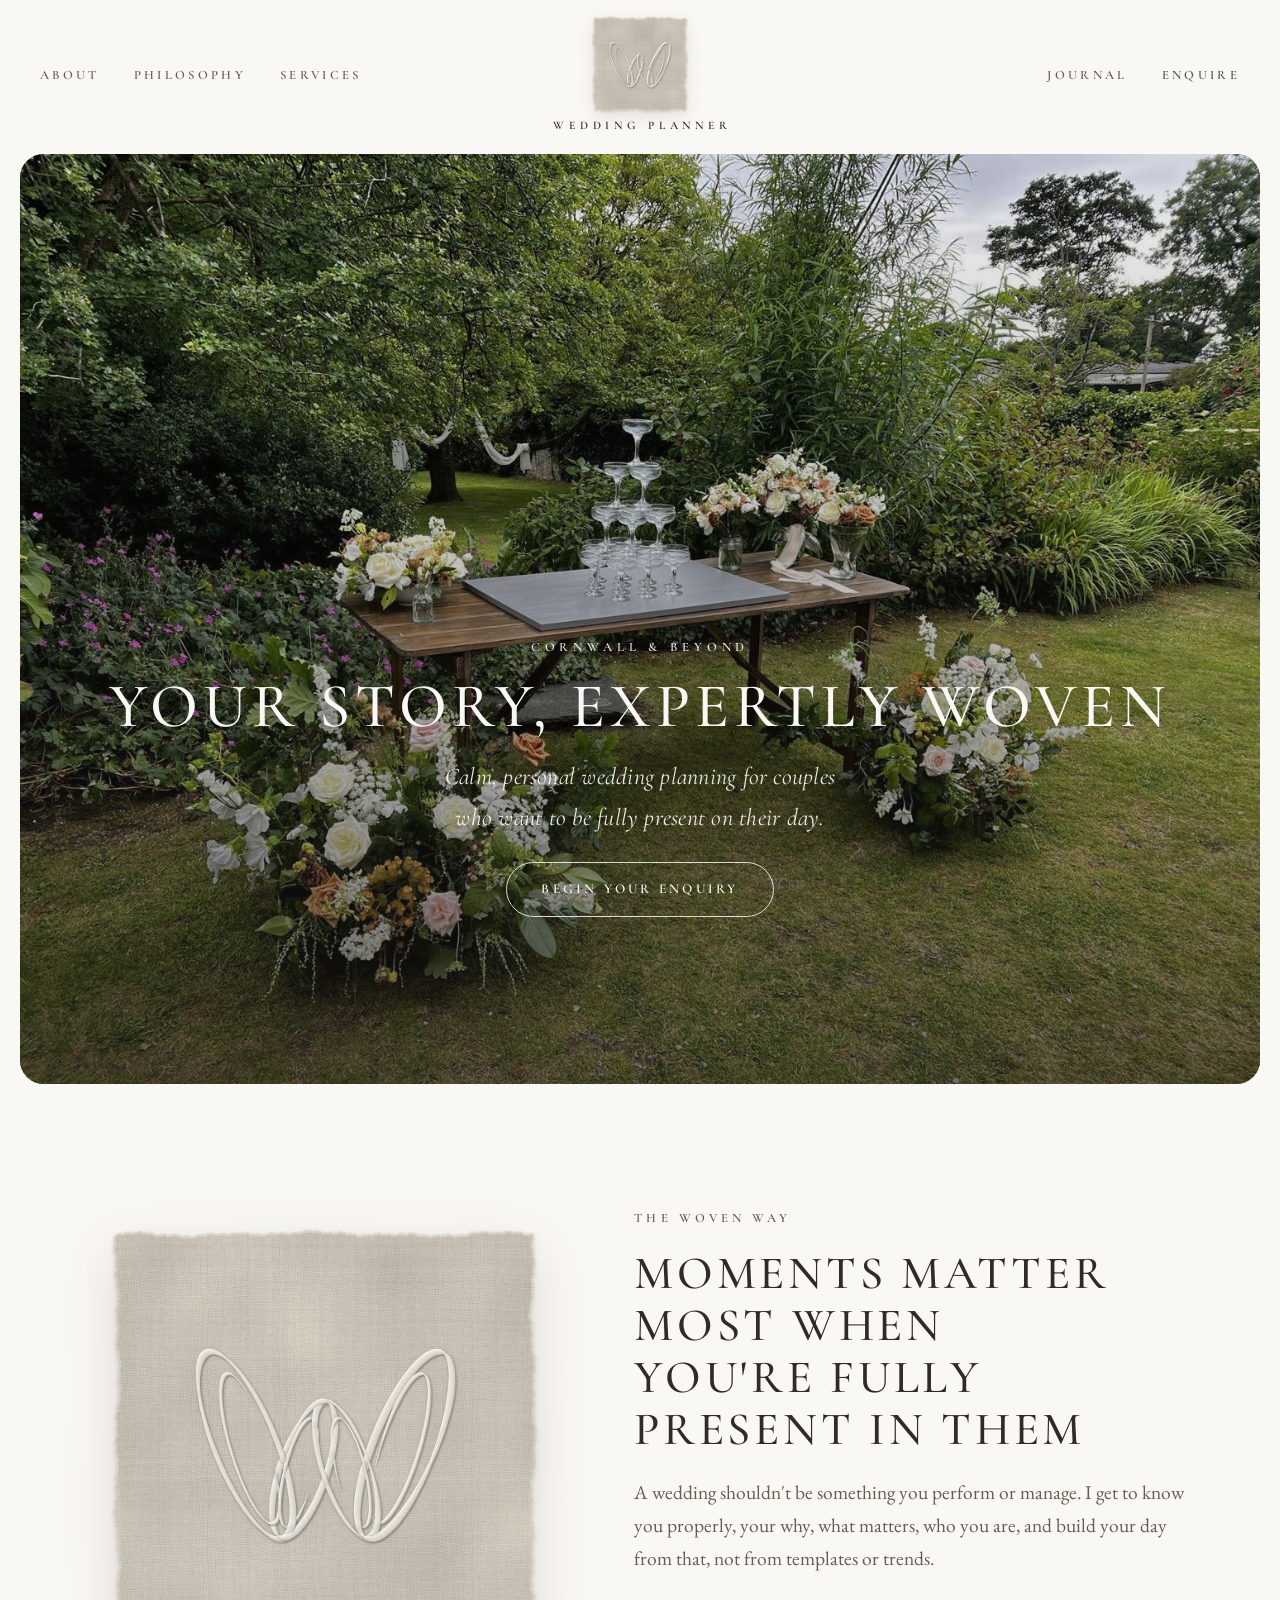
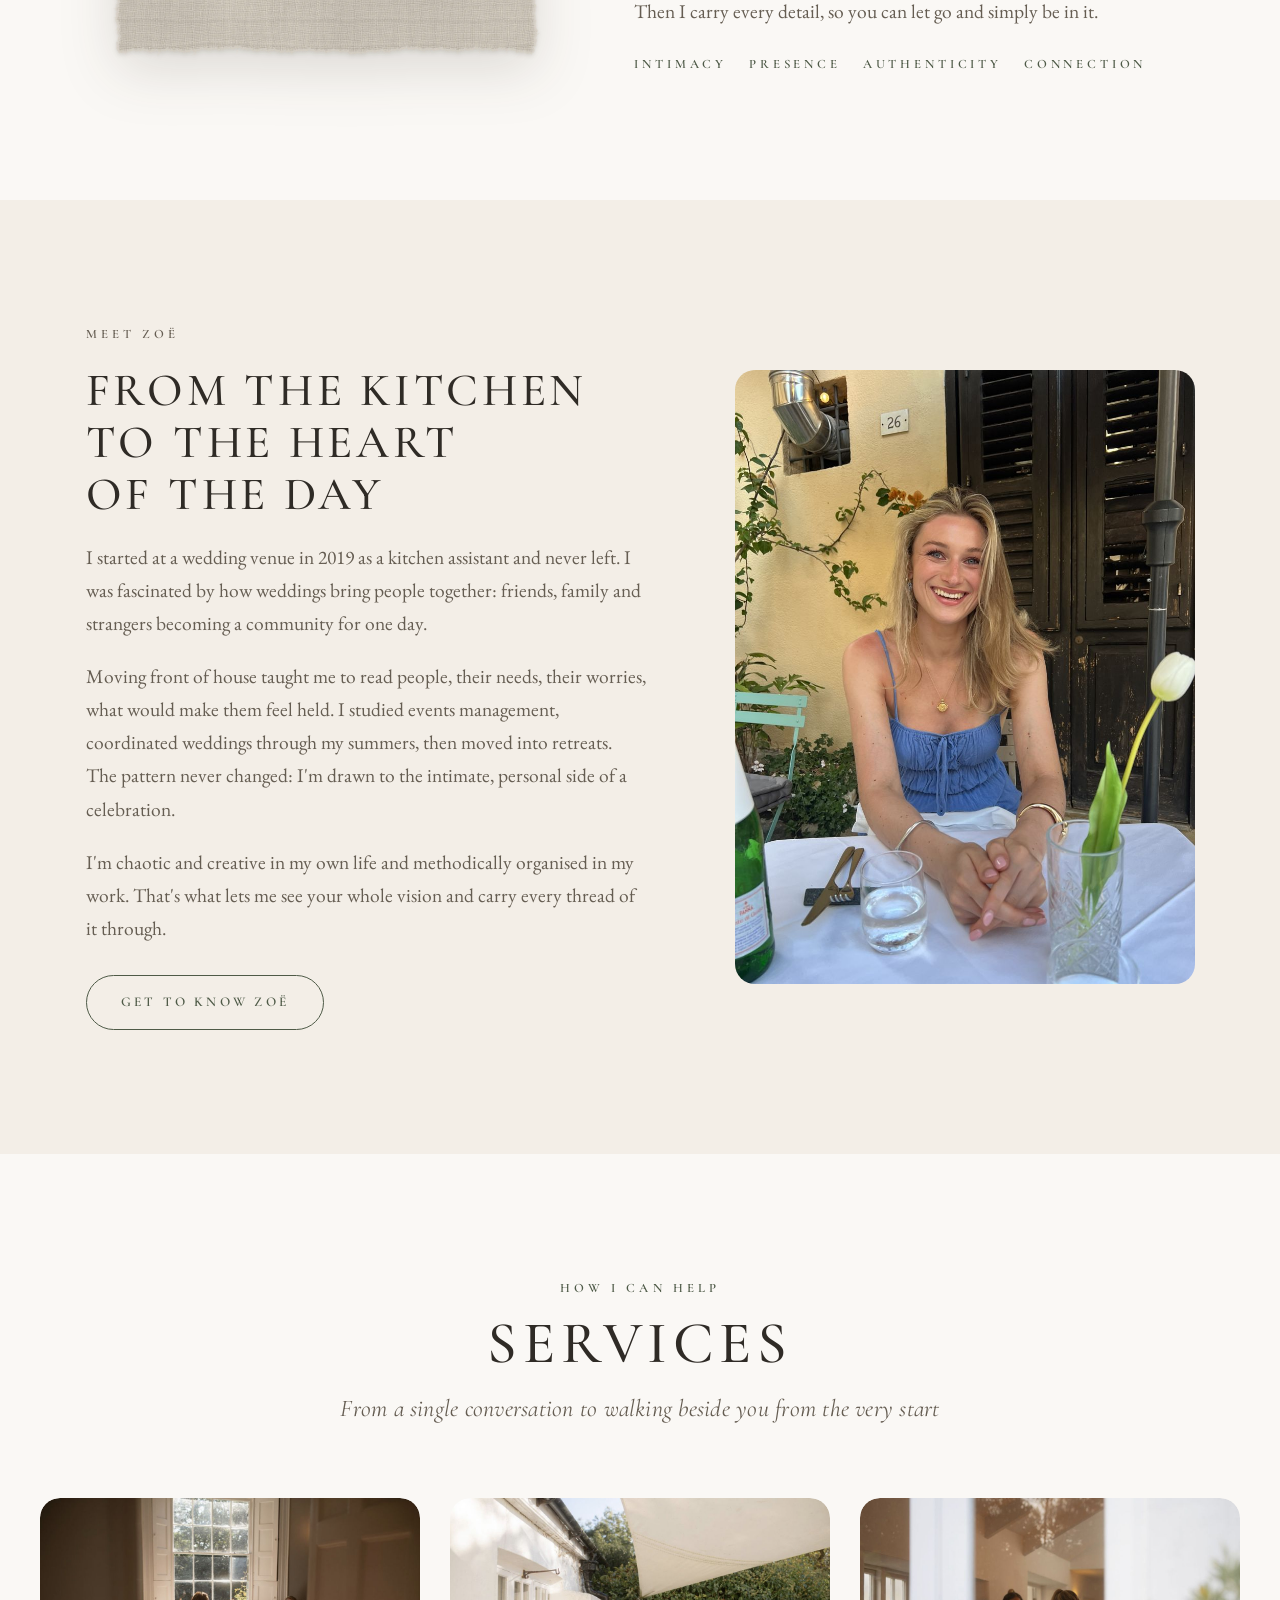
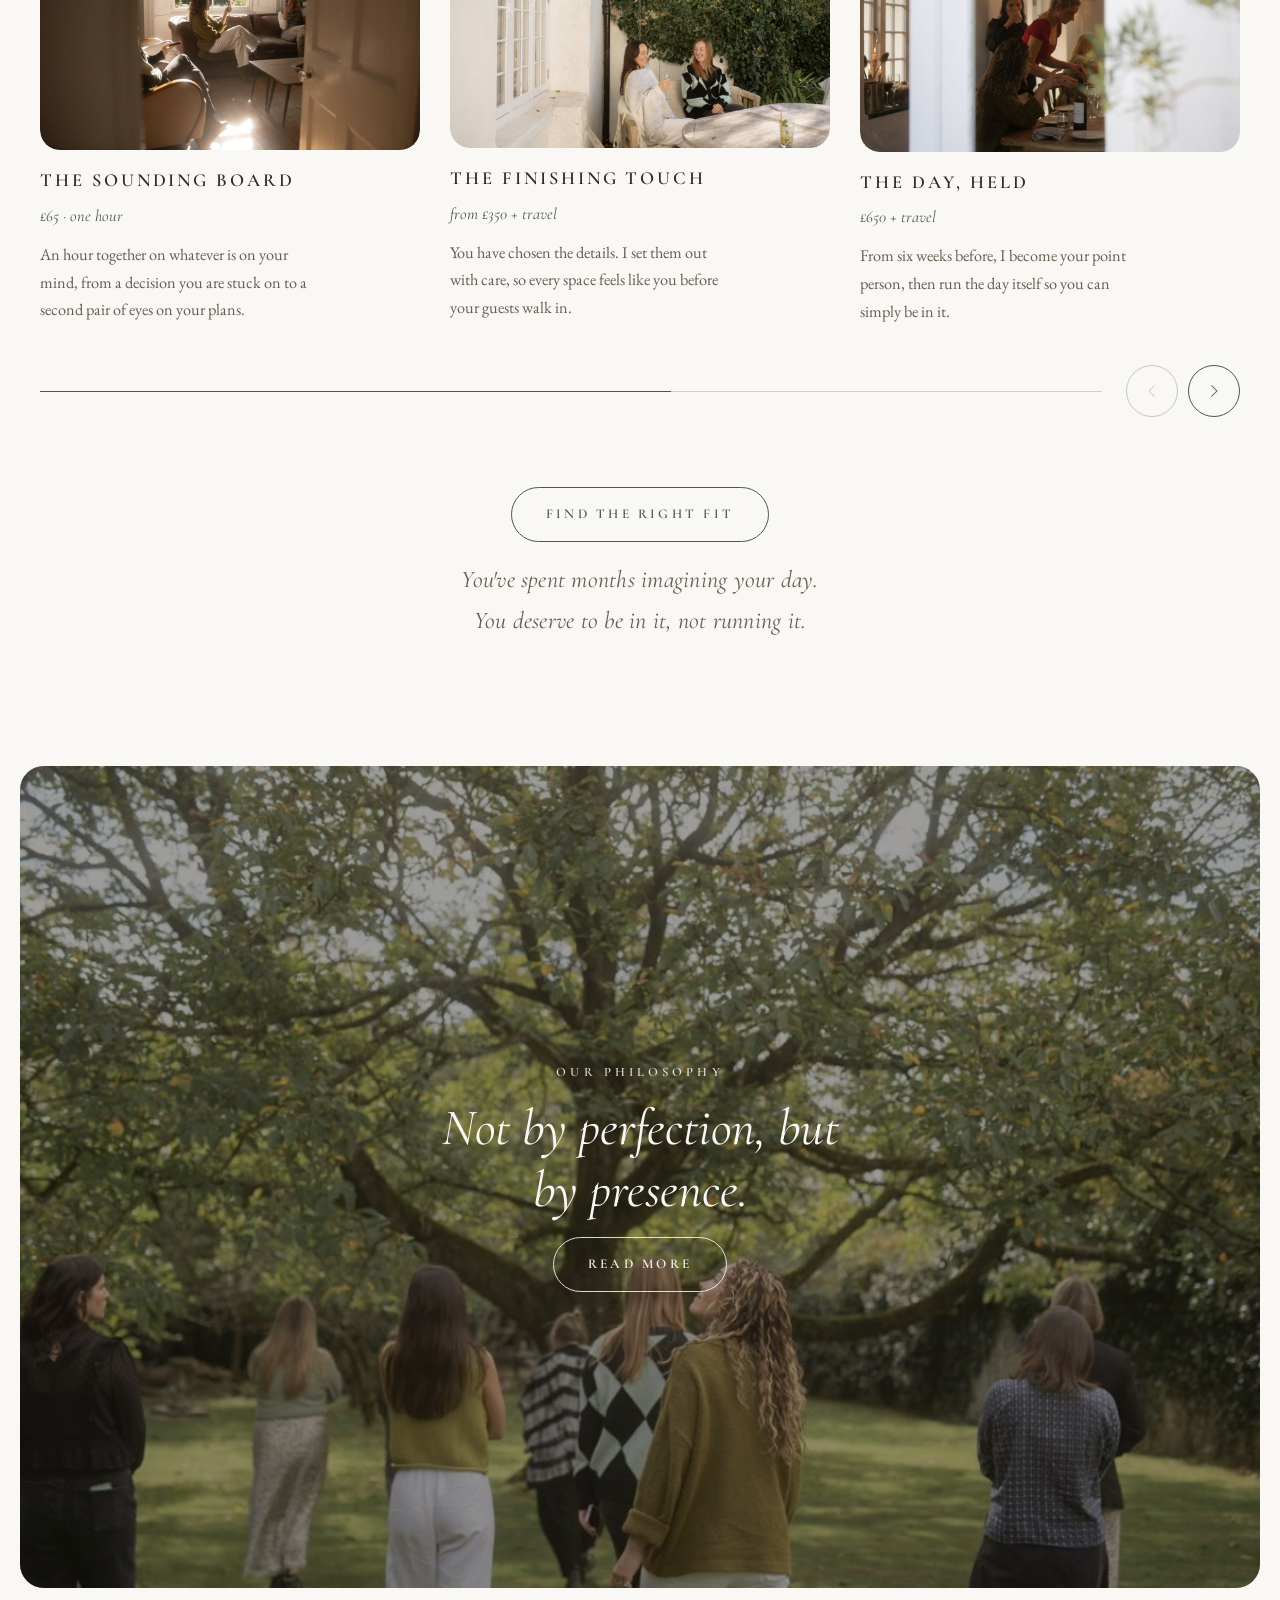
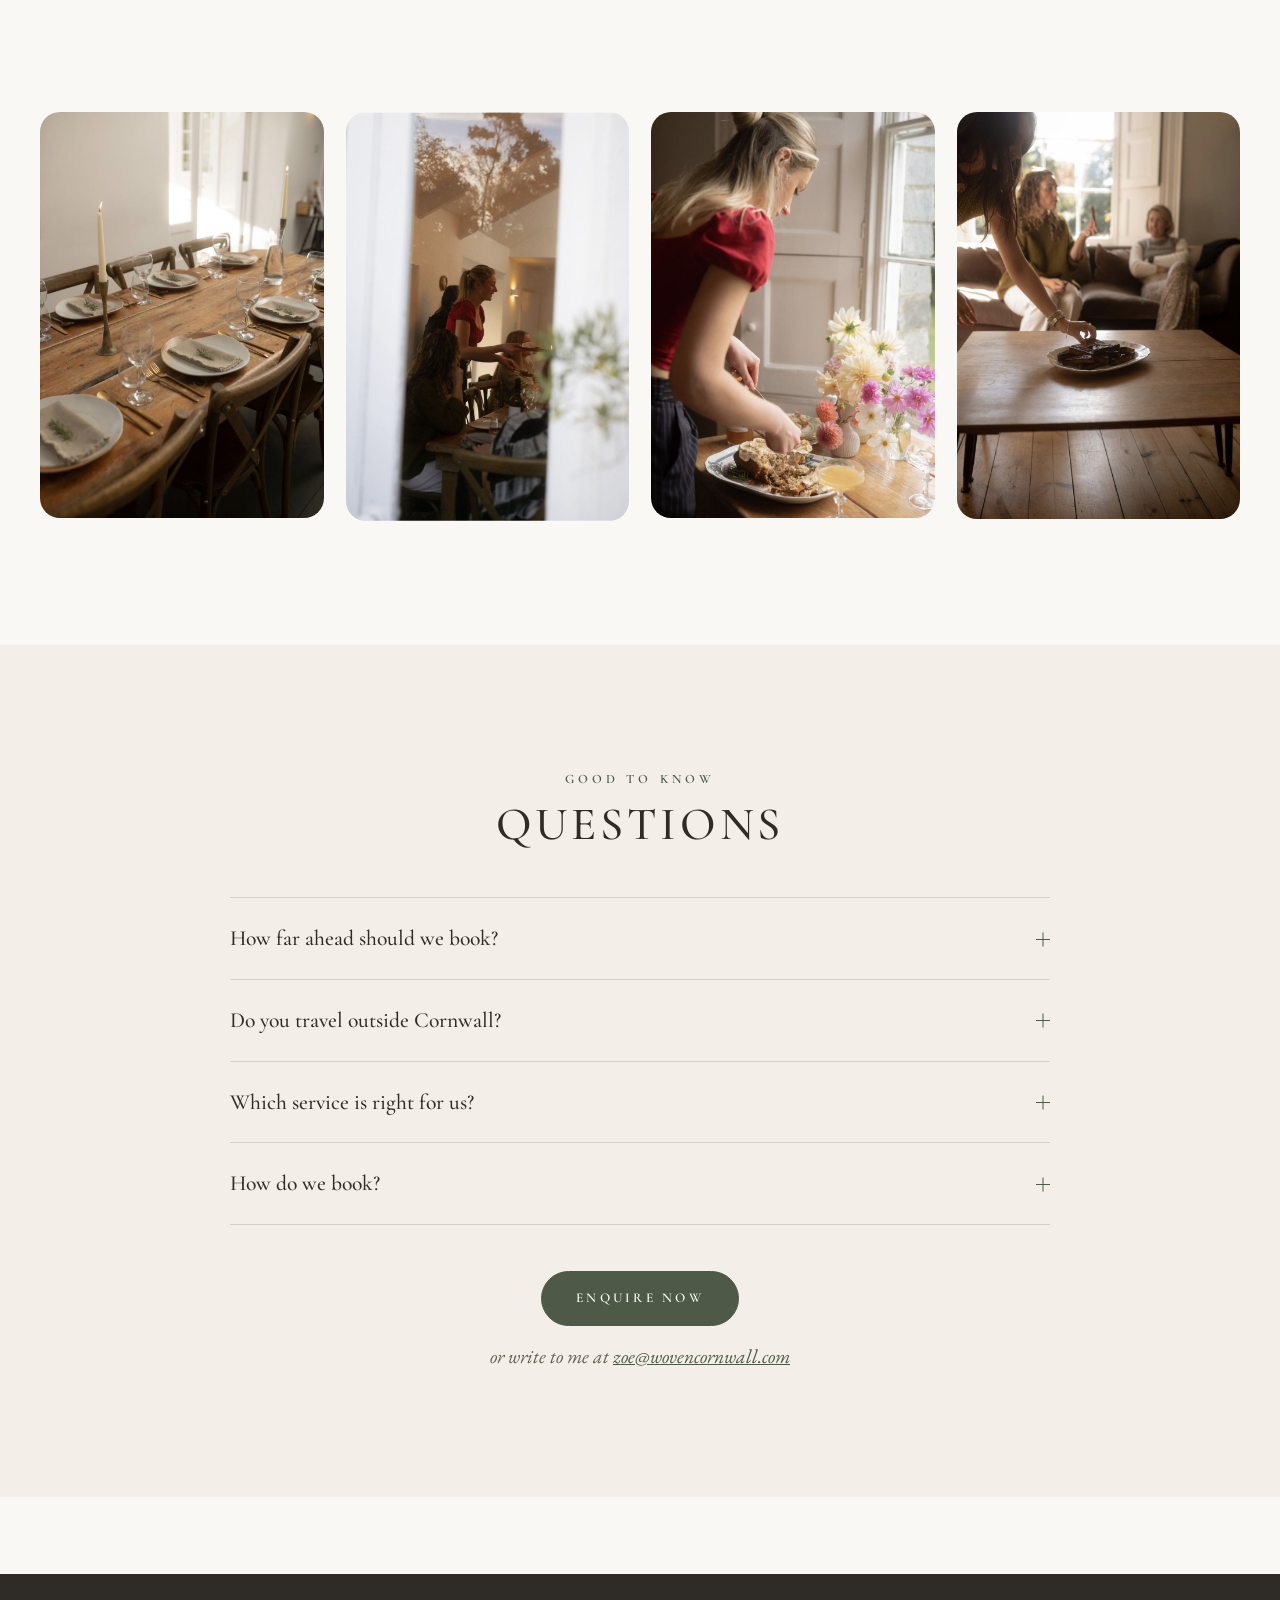
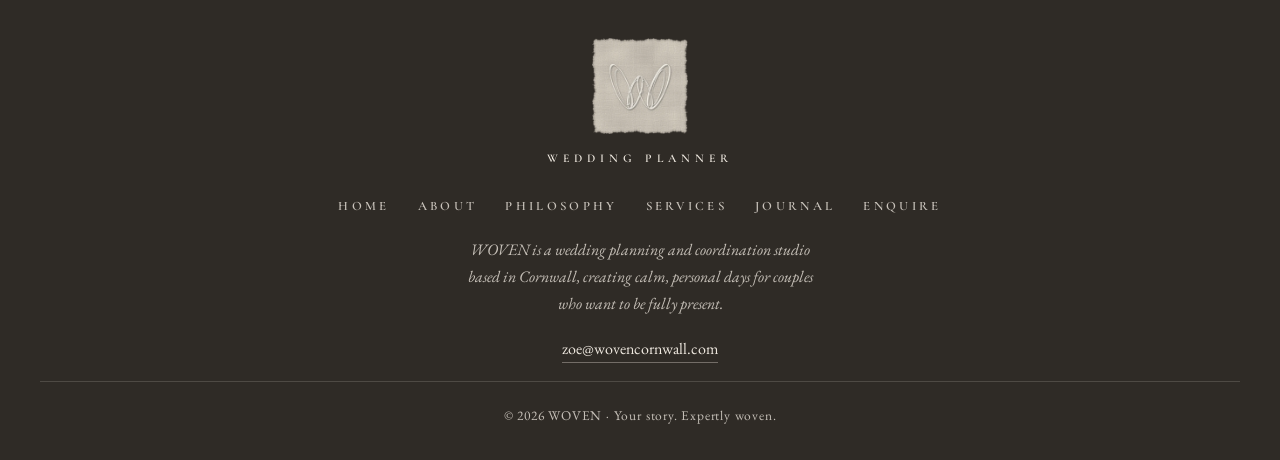
==== index.html @ cc1000e7 "Satin-stitch W logo, scroll fade-ins, services carousel Co-Authored-By: Claude Opus 5.5 <noreply@ant" ====
<!doctype html>
<html lang="en-GB">
<head>
<meta charset="utf-8">
<meta name="viewport" content="width=device-width, initial-scale=1, viewport-fit=cover">
<title>WOVEN · Wedding planner in Cornwall</title>
<meta name="description" content="Calm, personal wedding planning and coordination in Cornwall and beyond. Your story. Expertly woven.">
<link rel="canonical" href="https://wovencornwall.com/">
<meta name="theme-color" content="#FAF8F5">
<link rel="icon" type="image/png" href="favicon.png">
<link rel="apple-touch-icon" href="apple-touch-icon.png">
<meta property="og:type" content="website">
<meta property="og:site_name" content="WOVEN">
<meta property="og:title" content="WOVEN · Wedding planner in Cornwall">
<meta property="og:description" content="Calm, personal wedding planning and coordination in Cornwall and beyond. Your story. Expertly woven.">
<meta property="og:url" content="https://wovencornwall.com/">
<meta property="og:image" content="https://wovencornwall.com/img/garden-table.jpg">
<meta property="og:locale" content="en_GB">
<meta name="twitter:card" content="summary_large_image">
<link rel="preconnect" href="https://fonts.googleapis.com">
<link rel="preconnect" href="https://fonts.gstatic.com" crossorigin>
<link rel="stylesheet" href="https://fonts.googleapis.com/css2?family=Cormorant+Garamond:ital,wght@0,400;0,500;0,600;1,400;1,500&family=EB+Garamond:ital,wght@0,400;0,500;1,400&display=swap">
<link rel="stylesheet" href="styles.css">
</head>
<body>
<div class="wrap">
  <header>
    <nav class="nav-left" aria-label="Main"><a href="about.html">About</a><a href="philosophy.html">Philosophy</a><a href="services.html">Services</a></nav>
    <a class="brand" href="index.html" aria-label="WOVEN wedding planner, home"><img src="tex/patch-w-small.webp" alt="" width="400" height="400"><span>Wedding Planner</span></a>
    <nav class="nav-right" aria-label="More"><a href="journal.html">Journal</a><a href="contact.html" class="cta">Enquire</a></nav>
  </header>
</div>

<main>
<section class="hero">
  <div class="hero-frame">
    <img src="img/garden-table.jpg" alt="A champagne tower on a garden table, framed by loose roses and wildflowers" width="1500" height="1125" fetchpriority="high">
    <div class="hero-words">
      <p class="eyebrow">Cornwall &amp; beyond</p>
      <h1>Your story, expertly woven</h1>
      <p class="sub">Calm, personal wedding planning for couples who want to be fully present on their day.</p>
      <a class="btn light" href="contact.html">Begin your enquiry</a>
    </div>
  </div>
</section>

<section>
  <div class="wrap intro">
    <img class="patch" src="tex/patch-w.webp" alt="The WOVEN W, woven in sage thread onto a linen patch" width="1000" height="1000" loading="lazy">
    <div class="intro-copy">
      <p class="eyebrow">The WOVEN way</p>
      <h2>Moments matter most when you're fully present in them</h2>
      <p>A wedding shouldn't be something you perform or manage. I get to know you properly, your why, what matters, who you are, and build your day from that, not from templates or trends.</p>
      <p>Then I carry every detail, so you can let go and simply be in it.</p>
      <div class="values-line"><span>Intimacy</span><span>Presence</span><span>Authenticity</span><span>Connection</span></div>
    </div>
  </div>
</section>

<section class="band">
  <div class="wrap founder">
    <figure class="print"><img src="img/zoe.jpg" alt="Zoë smiling at a table outside a sunlit café" loading="lazy" width="900" height="1200"></figure>
    <div class="founder-copy">
      <p class="eyebrow">Meet Zoë</p>
      <h2>From the kitchen to the heart of the day</h2>
      <p>I started at a wedding venue in 2019 as a kitchen assistant and never left. I was fascinated by how weddings bring people together: friends, family and strangers becoming a community for one day.</p>
      <p>Moving front of house taught me to read people, their needs, their worries, what would make them feel held. I studied events management, coordinated weddings through my summers, then moved into retreats. The pattern never changed: I'm drawn to the intimate, personal side of a celebration.</p>
      <p>I'm chaotic and creative in my own life and methodically organised in my work. That's what lets me see your whole vision and carry every thread of it through.</p>
      <a class="btn" href="about.html">Get to know Zoë</a>
    </div>
  </div>
</section>

<section>
  <div class="wrap">
    <div class="services-head">
      <p class="eyebrow">How I can help</p>
      <h2>Services</h2>
      <p class="sub">From a single conversation to walking beside you from the very start</p>
    </div>
    <div class="carousel" data-carousel>
      <div class="carousel-track" tabindex="0" role="region" aria-label="Services, scroll sideways for more">
        <a class="slide" href="services.html">
          <figure class="print"><img src="img/sunlit-room.jpg" alt="Sunlight pouring through a sash window onto guests in a quiet sitting room" loading="lazy" width="1170" height="779"></figure>
          <h3>The Sounding Board</h3>
          <p class="price">£65 · one hour</p>
          <p>An hour together on whatever is on your mind, from a decision you are stuck on to a second pair of eyes on your plans.</p>
        </a>
        <a class="slide" href="services.html">
          <figure class="print"><img src="img/terrace.jpg" alt="Two guests laughing on a sunny terrace" loading="lazy" width="1170" height="772"></figure>
          <h3>The Finishing Touch</h3>
          <p class="price">from £350 + travel</p>
          <p>You have chosen the details. I set them out with care, so every space feels like you before your guests walk in.</p>
        </a>
        <a class="slide" href="services.html">
          <figure class="print"><img src="img/dinner-window.jpg" alt="Guests gathered around a candlelit dinner table" loading="lazy" width="1170" height="783"></figure>
          <h3>The Day, Held</h3>
          <p class="price">£650 + travel</p>
          <p>From six weeks before, I become your point person, then run the day itself so you can simply be in it.</p>
        </a>
        <a class="slide" href="services.html">
          <figure class="print"><img src="img/drinks-doorway.jpg" alt="Guests chatting with drinks in a light-filled room" loading="lazy" width="1170" height="782"></figure>
          <h3>The Full Day, Held</h3>
          <p class="price">£950 + travel</p>
          <p>The final twelve weeks taken care of, a venue walk-round together, and the whole day from set-up to pack-down.</p>
        </a>
        <a class="slide" href="services.html">
          <figure class="print"><img src="img/sharing-plates.jpg" alt="Friends sharing small plates at a gathering" loading="lazy" width="1170" height="772"></figure>
          <h3>Woven Together</h3>
          <p class="price">from £1,500 + travel</p>
          <p>Someone in your corner from the moment you book: planning, suppliers, budget and design, then the day itself.</p>
        </a>
      </div>
      <div class="carousel-nav">
        <div class="carousel-progress" aria-hidden="true"><span></span></div>
        <div class="carousel-buttons">
          <button type="button" data-prev aria-label="Previous service"><svg viewBox="0 0 24 24" fill="none" stroke="currentColor" stroke-width="1.4" stroke-linecap="round" stroke-linejoin="round" aria-hidden="true"><path d="M15 5l-7 7 7 7"/></svg></button>
          <button type="button" data-next aria-label="Next service"><svg viewBox="0 0 24 24" fill="none" stroke="currentColor" stroke-width="1.4" stroke-linecap="round" stroke-linejoin="round" aria-hidden="true"><path d="M9 5l7 7-7 7"/></svg></button>
        </div>
      </div>
    </div>
    <div class="services-foot">
      <a class="btn" href="services.html">Find the right fit</a>
      <p class="sub">You've spent months imagining your day. You deserve to be in it, not running it.</p>
    </div>
  </div>
</section>

<section style="padding-top:0">
  <div class="quote-photo">
    <img src="img/garden-tree.jpg" alt="Guests wandering together beneath a great old tree in a Cornish garden" width="1169" height="775" loading="lazy">
    <blockquote>
      <p class="eyebrow">Our philosophy</p>
      <p>Not by perfection, but by presence.</p>
      <a class="btn light" href="philosophy.html">Read more</a>
    </blockquote>
  </div>
</section>

<section style="padding-top:0">
  <div class="wrap strip">
    <figure class="print"><img src="img/table-set.jpg" alt="A long wooden table laid with linen napkins, rosemary and candles" loading="lazy" width="977" height="1400"></figure>
    <figure class="print"><img src="img/serving-window.jpg" alt="Serving guests at a candlelit dinner, seen through a window" loading="lazy" width="970" height="1400"></figure>
    <figure class="print"><img src="img/cake-flowers.jpg" alt="Slicing a homemade cake beside jugs of dahlias and cosmos" loading="lazy" width="977" height="1400"></figure>
    <figure class="print"><img src="img/coffee-table.jpg" alt="Guests relaxing on a sofa in afternoon light" loading="lazy" width="974" height="1400"></figure>
  </div>
</section>

<section class="band">
  <div class="wrap faq-block">
    <div class="center">
      <p class="eyebrow">Good to know</p>
      <h2>Questions</h2>
    </div>
    <div class="faq">
      <details><summary>How far ahead should we book?<span class="plus" aria-hidden="true"></span></summary><p>As soon as you have a date and venue. I take on a small number of couples each season so everyone gets my full attention, and popular summer dates go first. For The Day, Held, I join you six weeks before; for Woven Together, the earlier the better.</p></details>
      <details><summary>Do you travel outside Cornwall?<span class="plus" aria-hidden="true"></span></summary><p>Yes. I'm based in Cornwall and happy to travel. Travel is added to your quote depending on where your celebration is.</p></details>
      <details><summary>Which service is right for us?<span class="plus" aria-hidden="true"></span></summary><p>If you've planned everything and want to hand it over, The Day, Held or The Full Day, Held are made for you. If you'd like someone alongside you from the start, Woven Together is the one. Not sure? That's exactly what our first call is for.</p></details>
      <details><summary>How do we book?<span class="plus" aria-hidden="true"></span></summary><p>We start with a free 30-minute call to hear your plans. I'll send a tailored proposal and quote within 3–5 days, and a signed agreement with a 50% deposit secures your date. The balance is paid after your event.</p></details>
    </div>
    <div class="faq-foot">
      <a class="btn solid" href="contact.html">Enquire now</a>
      <p class="muted">or write to me at <a href="mailto:zoe@wovencornwall.com">zoe@wovencornwall.com</a></p>
    </div>
  </div>
</section>
</main>

<div class="site-footer">
  <div class="wrap">
    <footer>
      <img class="patch-small" src="tex/patch-w-small.webp" alt="" width="400" height="400" loading="lazy">
      <p class="tag">Wedding Planner</p>
      <nav class="foot-nav" aria-label="Footer"><a href="index.html">Home</a><a href="about.html">About</a><a href="philosophy.html">Philosophy</a><a href="services.html">Services</a><a href="journal.html">Journal</a><a href="contact.html">Enquire</a></nav>
      <p class="about">WOVEN is a wedding planning and coordination studio based in Cornwall, creating calm, personal days for couples who want to be fully present.</p>
      <a href="mailto:zoe@wovencornwall.com">zoe@wovencornwall.com</a>
      <p class="legal">© <span id="yr">2026</span> WOVEN · Your story. Expertly woven.</p>
    </footer>
  </div>
</div>
<script src="site.js"></script>
</body>
</html>
---- styles.css ----
/* WOVEN — wedding planner, Cornwall.
   Layout: a calm, photograph-led boutique site. Each page opens on a photograph; sections alternate
   between warm cream and soft off-white; capital Cormorant headings with an italic line beneath;
   photographs whole with rounded corners; deep sage only as a small accent; a dark ink footer.
   The one texture is the logo: a love-knot W woven onto a linen patch. */
:root{
  --cream:#FAF8F5;        /* brand cream, the page */
  --off:#F3EEE7;          /* brand off-white, alternate bands */
  --grey:#D4CEC7;         /* brand warm grey, hairlines */
  --ink:#2F2B26;          /* deep earthy ink */
  --ink-soft:#655D52;
  --sage:#4E5A47;         /* the accent: buttons, links, prices, small labels */
  --on-dark:#EFE9E0;
  --radius:20px;
  --display:"Cormorant Garamond","Cormorant","Garamond","Times New Roman",serif;
  --body:"EB Garamond","Garamond","Georgia",serif;
  --gutter:max(20px,env(safe-area-inset-left,0px));
  --gutter-r:max(20px,env(safe-area-inset-right,0px));
  color-scheme:light;
}
/* One deliberate light look in both themes. */

*{box-sizing:border-box}
html{scroll-behavior:smooth;-webkit-text-size-adjust:100%}
@media (prefers-reduced-motion: reduce){html{scroll-behavior:auto}*,*::before,*::after{transition-duration:.01s!important}}
body{margin:0;background:var(--cream);color:var(--ink);font-family:var(--body);font-size:19.5px;line-height:1.7;
  padding-left:var(--gutter);padding-right:var(--gutter-r);overflow-x:hidden;text-rendering:optimizeLegibility;-webkit-font-smoothing:antialiased}
.wrap{max-width:1200px;margin-inline:auto}
.narrow{max-width:700px;margin-inline:auto}
img{display:block;max-width:100%;height:auto}
a{color:inherit}
:focus-visible{outline:1px solid var(--sage);outline-offset:4px;border-radius:4px}
p{margin:0}

/* ---------- photographs: whole, rounded ---------- */
.print{margin:0}
.print img,figure img,article img,.pair img,.contact-copy img,.page-hero + img,.page-photo img{border-radius:var(--radius)}

/* ---------- type: all serif ---------- */
h1,h2,h3{font-family:var(--display);font-weight:500;margin:0;text-wrap:balance;color:var(--ink);text-transform:uppercase;letter-spacing:.08em}
h1{font-size:clamp(2.2rem,5vw,3.9rem);line-height:1.08}
h2{font-size:clamp(1.9rem,3.9vw,2.9rem);line-height:1.12}
h3{font-size:1.12rem;line-height:1.35;letter-spacing:.16em;font-weight:600}
.sub{font-family:var(--display);font-style:italic;font-weight:400;text-transform:none;letter-spacing:.01em;font-size:clamp(1.25rem,2.2vw,1.5rem);color:var(--ink-soft)}
.eyebrow,.engraved{font-family:var(--display);font-size:.8rem;font-weight:600;letter-spacing:.32em;text-transform:uppercase;color:var(--sage);margin:0;line-height:1.6}
.lede{font-size:1.2rem;color:var(--ink-soft);max-width:42ch}
.muted{color:var(--ink-soft)}
.price{font-family:var(--display);font-style:italic;font-size:1.15rem;color:var(--sage)}

/* ---------- masthead: the woven W, "wedding planner" beneath ---------- */
header{display:grid;grid-template-columns:1fr auto 1fr;align-items:center;gap:12px 36px;padding-block:16px 14px}
.brand{display:grid;justify-items:center;gap:4px;text-decoration:none}
.brand img{width:78px;filter:drop-shadow(0 1px 1px rgba(40,34,24,.15)) drop-shadow(0 5px 8px rgba(40,34,24,.12))}
.brand span{font-family:var(--display);font-size:.72rem;font-weight:600;letter-spacing:.42em;text-transform:uppercase;color:var(--ink);padding-left:.42em}
header nav{display:flex;gap:10px 34px;flex-wrap:wrap}
.nav-right{justify-content:flex-end}
header nav a{font-family:var(--display);font-size:.8rem;font-weight:600;letter-spacing:.26em;text-transform:uppercase;text-decoration:none;color:var(--ink-soft);padding-block:6px;transition:color .3s}
header nav a:hover,header nav a[aria-current="page"]{color:var(--ink)}
header nav a[aria-current="page"]{box-shadow:inset 0 -1px 0 var(--sage)}
header nav a.cta{color:var(--sage)}
@media (max-width:780px){
  header{grid-template-columns:1fr;justify-items:center;padding-block:14px 10px;gap:8px}
  .brand{grid-row:1}.brand img{width:66px}
  header nav{justify-content:center;gap:2px 22px}
  .nav-left{grid-row:2}.nav-right{grid-row:3}
}

/* ---------- buttons: rounded ---------- */
.btn{display:inline-block;font-family:var(--display);font-size:.84rem;font-weight:600;letter-spacing:.24em;text-transform:uppercase;text-decoration:none;
  padding:15px 34px;border:1px solid var(--sage);border-radius:999px;color:var(--sage);background:transparent;cursor:pointer;transition:background-color .35s,color .35s,border-color .35s}
.btn:hover{background:var(--sage);color:var(--cream)}
.btn.solid{background:var(--sage);color:var(--cream)}
.btn.solid:hover{background:var(--ink);border-color:var(--ink)}
.btn.light{border-color:rgba(250,248,245,.85);color:var(--cream)}
.btn.light:hover{background:var(--cream);color:var(--ink);border-color:var(--cream)}
.textlink{font-family:var(--display);font-style:italic;font-size:1.2rem;text-decoration:none;color:var(--sage);padding-bottom:2px;box-shadow:inset 0 -1px 0 rgba(78,90,71,.4);transition:box-shadow .3s;justify-self:start}
.textlink:hover{box-shadow:inset 0 -1px 0 var(--sage)}

/* ---------- sections ---------- */
section{padding-block:clamp(72px,10vw,124px);position:relative}
.band{background:var(--off);margin-left:calc(-1 * var(--gutter));margin-right:calc(-1 * var(--gutter-r));padding-left:var(--gutter);padding-right:var(--gutter-r)}
.center{text-align:center;justify-items:center}

/* ======================================================================
   Home
   ====================================================================== */
/* the photograph you arrive to, shown whole, words laid over it */
.hero{padding-block:4px 0}
.hero-frame{position:relative;max-width:1320px;margin-inline:auto;border-radius:24px;overflow:hidden;background:#2a2a22}
.hero-frame img{width:100%;border-radius:0}
.hero-frame::after{content:"";position:absolute;inset:0;background:linear-gradient(180deg,rgba(25,22,18,.08) 0%,rgba(25,22,18,.22) 40%,rgba(25,22,18,.62) 100%);pointer-events:none}
.hero-words{position:absolute;inset:auto 0 0 0;z-index:1;display:grid;justify-items:center;text-align:center;gap:16px;padding:0 24px clamp(36px,13vw,190px)}
.hero-words .eyebrow{color:rgba(250,248,245,.9);letter-spacing:.38em}
.hero-words h1{color:var(--cream);font-weight:500;text-shadow:0 2px 24px rgba(0,0,0,.25)}
.hero-words .sub{color:rgba(250,248,245,.92);max-width:36ch}
.hero-words .btn{margin-top:8px}
@media (max-width:700px){
  .hero-frame{border-radius:0;background:none;overflow:visible}
  .hero-frame img{border-radius:18px}
  .hero-frame::after{display:none}
  .hero-words{position:static;padding:28px 4px 0;gap:12px}
  .hero-words .eyebrow{color:var(--sage)}
  .hero-words h1{color:var(--ink);text-shadow:none;font-size:2rem}
  .hero-words .sub{color:var(--ink-soft);font-size:1.15rem}
  .hero-words .btn.light{border-color:var(--sage);color:var(--sage)}
}

/* the woven W and what WOVEN is */
.intro{display:grid;grid-template-columns:minmax(0,5fr) minmax(0,6fr);gap:clamp(40px,7vw,100px);align-items:center}
.intro .patch{width:100%;max-width:440px;justify-self:end;filter:drop-shadow(0 2px 2px rgba(40,34,24,.14)) drop-shadow(0 18px 28px rgba(40,34,24,.14));transform:rotate(-2deg)}
.intro-copy{display:grid;gap:20px;min-width:0;max-width:560px}
.intro-copy p{color:var(--ink-soft)}
.values-line{display:flex;flex-wrap:wrap;gap:6px 22px;margin-top:6px}
.values-line span{font-family:var(--display);font-size:.8rem;font-weight:600;letter-spacing:.3em;text-transform:uppercase;color:var(--sage)}
@media (max-width:860px){.intro{grid-template-columns:1fr}.intro .patch{justify-self:center;max-width:250px}}

/* meet Zoë */
.founder{display:grid;grid-template-columns:minmax(0,6fr) minmax(0,5fr);gap:clamp(40px,7vw,100px);align-items:center}
.founder .print{max-width:460px;justify-self:start;width:100%;order:2}
.founder-copy{display:grid;gap:20px;min-width:0;max-width:560px;justify-self:end}
.founder-copy p{color:var(--ink-soft)}
.founder-copy .btn{justify-self:start;margin-top:10px}
@media (max-width:900px){.founder{grid-template-columns:1fr}.founder .print{order:0;justify-self:center}.founder-copy{justify-self:start}}

/* services */
.services-head{display:grid;justify-items:center;text-align:center;gap:12px;margin-bottom:clamp(40px,6vw,68px)}
.services-head h2{font-size:clamp(2.3rem,5vw,3.7rem);letter-spacing:.1em}
.offerings{display:flex;flex-wrap:wrap;justify-content:center;gap:clamp(36px,4vw,56px) clamp(22px,3vw,40px)}
.offering{flex:0 1 calc((100% - 2 * clamp(22px,3vw,40px)) / 3);display:grid;gap:8px;justify-items:center;text-align:center;text-decoration:none;min-width:0}
.offering .print{width:100%;margin-bottom:12px;transition:transform .5s}
.offering:hover .print{transform:translateY(-4px)}
.services-foot{display:grid;justify-items:center;text-align:center;gap:18px;margin-top:clamp(44px,6vw,70px)}
.services-foot .sub{max-width:34ch}
@media (max-width:900px){.offering{flex-basis:calc((100% - clamp(22px,3vw,40px)) / 2)}}
@media (max-width:560px){.offering{flex-basis:100%}}

/* a photograph with a line of philosophy across it */
.quote-photo{position:relative;max-width:1320px;margin-inline:auto;border-radius:24px;overflow:hidden}
.quote-photo img{width:100%;border-radius:0}
.quote-photo::after{content:"";position:absolute;inset:0;background:rgba(25,22,18,.42);pointer-events:none}
.quote-photo blockquote{position:absolute;inset:0;z-index:1;margin:0;display:grid;place-content:center;justify-items:center;text-align:center;gap:16px;padding:24px}
.quote-photo blockquote p:not(.eyebrow){font-family:var(--display);font-style:italic;font-weight:400;font-size:clamp(1.5rem,4.2vw,3.2rem);line-height:1.2;color:var(--cream);max-width:20ch}
.quote-photo blockquote .eyebrow{color:rgba(250,248,245,.86)}

/* a strip of moments */
.strip{display:grid;grid-template-columns:repeat(4,minmax(0,1fr));gap:clamp(12px,1.8vw,22px);align-items:start}
@media (max-width:760px){.strip{grid-template-columns:1fr 1fr}}
@media (max-width:600px){.quote-photo blockquote .btn{display:none}.quote-photo blockquote{gap:8px}}

/* questions */
.faq-block{display:grid;justify-items:center;gap:clamp(30px,4vw,46px)}
.faq-block > .center{display:grid;gap:10px}
.faq{border-top:1px solid var(--grey);width:100%;max-width:820px}
.faq details{border-bottom:1px solid var(--grey)}
.faq summary{list-style:none;cursor:pointer;display:grid;grid-template-columns:1fr auto;gap:20px;align-items:center;padding-block:22px;font-family:var(--display);font-weight:500;font-size:1.35rem}
.faq summary::-webkit-details-marker{display:none}
.faq details p{color:var(--ink-soft);padding-bottom:24px;max-width:64ch}
.plus{width:14px;height:14px;position:relative}
.plus::before,.plus::after{content:"";position:absolute;inset:50% 0 auto;height:1px;background:var(--sage);transition:transform .35s}
.plus::after{transform:rotate(90deg)}
details[open] .plus::after{transform:rotate(0)}
.faq-foot{display:grid;justify-items:center;gap:14px;text-align:center}
.faq-foot .muted{font-style:italic}
.faq-foot a[href^="mailto"]{color:var(--sage)}

/* closing invitation, with a photograph beside it */
.closing{display:grid;grid-template-columns:minmax(0,1fr) minmax(0,1fr);gap:clamp(36px,6vw,90px);align-items:center}
.closing .cta-block{justify-items:start;text-align:left}
@media (max-width:860px){.closing{grid-template-columns:1fr}.closing .cta-block{justify-items:center;text-align:center}}
.cta-block{display:grid;gap:20px;justify-items:center;text-align:center}
.cta-block h2,.cta-block h1{max-width:20ch}
.cta-block p{color:var(--ink-soft);max-width:46ch}

/* ---------- footer: dark ink, the woven W ---------- */
.site-footer{background:var(--ink);color:var(--on-dark);margin-left:calc(-1 * var(--gutter));margin-right:calc(-1 * var(--gutter-r));
  padding:64px var(--gutter-r) env(safe-area-inset-bottom,0px) var(--gutter);margin-top:clamp(40px,6vw,80px)}
footer{display:grid;justify-items:center;text-align:center;gap:18px;padding-bottom:34px}
footer .patch-small{width:84px}
footer .tag{font-family:var(--display);font-size:.74rem;font-weight:600;letter-spacing:.42em;text-transform:uppercase;color:var(--on-dark);margin-top:-4px}
footer .foot-nav{display:flex;flex-wrap:wrap;justify-content:center;gap:6px 28px;margin-top:10px}
footer .foot-nav a{font-family:var(--display);font-size:.8rem;font-weight:600;letter-spacing:.26em;text-transform:uppercase;text-decoration:none;color:rgba(239,233,224,.8)}
footer .foot-nav a:hover{color:#fff}
footer p,footer a{font-size:1rem;color:rgba(239,233,224,.78)}
footer .about{font-style:italic;max-width:46ch}
footer a[href^="mailto"]{text-decoration:none;color:var(--on-dark);box-shadow:inset 0 -1px 0 rgba(239,233,224,.35);overflow-wrap:anywhere}
.legal{padding-top:22px;border-top:1px solid rgba(239,233,224,.16);font-size:.84rem!important;letter-spacing:.06em;width:100%;max-width:1200px}

/* inner pages open on a wide photograph */
.page-photo{max-width:1320px;margin:0 auto clamp(20px,3vw,40px)}
.page-photo img{width:100%}

/* ======================================================================
   Inner pages
   ====================================================================== */
.page-hero{display:grid;gap:18px;justify-items:center;text-align:center;padding-block:clamp(60px,8vw,110px) clamp(36px,5vw,64px)}
.page-hero h1{max-width:18ch;letter-spacing:.07em}
.page-hero p{font-family:var(--display);font-style:italic;color:var(--ink-soft);font-size:clamp(1.1rem,2vw,1.3rem);max-width:52ch}
.page-hero + img{margin-bottom:clamp(40px,6vw,80px)}
.section-head{display:grid;gap:14px;margin-bottom:clamp(34px,5vw,56px)}
.split{display:grid;grid-template-columns:minmax(0,1fr) minmax(0,1.1fr);gap:clamp(36px,7vw,104px);align-items:center}
.split.top{align-items:start}
.split.flip{grid-template-columns:minmax(0,1.1fr) minmax(0,1fr)}
.split > div{display:grid;gap:20px;min-width:0}
.split p{color:var(--ink-soft)}
.split figure{margin:0}
.portrait{max-width:min(460px,100%);width:100%}
.pair{display:grid;grid-template-columns:1fr 1fr;gap:20px;align-items:start}
.pair > :last-child{margin-top:64px}
.sign{font-family:var(--display);font-style:italic;font-size:1.5rem;color:var(--sage)}
.closer{font-family:var(--display);font-style:italic;font-size:1.22rem;color:var(--sage)}

/* services page */
.offers{border-top:1px solid var(--grey)}
details.offer{border-bottom:1px solid var(--grey)}
details.offer summary{list-style:none;cursor:pointer;display:grid;grid-template-columns:1fr auto auto;gap:24px;align-items:baseline;padding-block:28px}
details.offer summary::-webkit-details-marker{display:none}
.offer-name{font-family:var(--display);font-weight:600;text-transform:uppercase;letter-spacing:.14em;font-size:clamp(1.1rem,2.1vw,1.45rem);min-width:0}
.offer-price{font-family:var(--display);font-style:italic;font-size:1.2rem;color:var(--sage);white-space:nowrap}
.offer-body{display:grid;grid-template-columns:1.1fr 1fr;gap:clamp(24px,5vw,72px);padding-bottom:42px}
.offer-body > div{display:grid;gap:16px;align-content:start;min-width:0}
.who{font-family:var(--display);font-style:italic;font-size:1.12rem}
.offer-body p{color:var(--ink-soft)}
.incl h4{font-family:var(--display);font-size:.78rem;letter-spacing:.3em;text-transform:uppercase;font-weight:600;margin:0 0 10px;color:var(--sage)}
.incl ul{list-style:none;margin:0;padding:0;display:grid}
.incl li{padding-block:10px;border-bottom:1px solid var(--grey)}
.incl li:first-child{border-top:1px solid var(--grey)}
.incl li b{font-weight:500}
.note{font-size:.92rem;font-style:italic;color:var(--ink-soft)}
.fine{margin-top:26px;font-size:.98rem;font-style:italic;color:var(--ink-soft)}
.alacarte{margin-top:40px;display:flex;flex-wrap:wrap;gap:10px 36px}
.alacarte strong{font-family:var(--display);font-weight:600;letter-spacing:.3em;text-transform:uppercase;font-size:.78rem;width:100%;color:var(--sage)}
.alacarte span b{color:var(--sage);font-weight:500;font-style:italic}
.steps{list-style:none;margin:0;padding:0;display:grid;grid-template-columns:repeat(3,1fr);gap:44px 40px;counter-reset:s}
.steps li{display:grid;gap:10px;counter-increment:s;min-width:0;align-content:start;padding-top:20px;border-top:1px solid var(--grey)}
.steps li::before{content:counter(s,lower-roman) ".";font-family:var(--display);font-style:italic;font-size:1.1rem;color:var(--sage)}
.steps p{color:var(--ink-soft);font-size:1rem}
.tiers{border-top:1px solid var(--grey)}
.tier{display:grid;gap:6px;padding-block:22px;border-bottom:1px solid var(--grey)}
.tier-top{display:flex;justify-content:space-between;gap:12px;flex-wrap:wrap;align-items:baseline}
.tier-top span{color:var(--sage);font-family:var(--display);font-style:italic}
.tier p{color:var(--ink-soft);font-size:1rem}
.gtk{display:grid;grid-template-columns:repeat(4,1fr);gap:30px 40px}
.gtk div{display:grid;gap:8px;min-width:0;align-content:start;padding-top:20px;border-top:1px solid var(--grey)}
.gtk p{color:var(--ink-soft);font-size:1rem}

/* philosophy */
.prose{display:grid;gap:22px}
.prose p{color:var(--ink-soft)}
.prose p.lead{color:var(--ink);font-family:var(--display);font-style:italic;font-size:clamp(1.4rem,2.6vw,1.8rem);line-height:1.42}
.values{list-style:none;margin:0;padding:0;display:grid;grid-template-columns:repeat(4,1fr);gap:40px}
.values li{display:grid;gap:12px;padding-top:22px;border-top:1px solid var(--grey);min-width:0;align-content:start}
.values .tag{font-family:var(--display);font-style:italic;color:var(--sage)}
.values p{color:var(--ink-soft);font-size:1rem}
.feel{list-style:none;margin:0;padding:0;display:flex;flex-wrap:wrap;gap:12px 48px;justify-content:center}
.feel li{font-family:var(--display);font-style:italic;font-size:clamp(1.22rem,2.4vw,1.5rem)}

/* journal */
.posts-list{display:grid;border-top:1px solid var(--grey)}
.posts-list a{display:grid;grid-template-columns:170px 1fr auto;gap:28px;align-items:baseline;padding-block:24px;border-bottom:1px solid var(--grey);text-decoration:none}
.posts-list a:hover .pl-title{color:var(--sage)}
.pl-date,.post-meta{font-family:var(--display);font-size:.76rem;font-weight:500;letter-spacing:.3em;text-transform:uppercase;color:var(--sage)}
.pl-title{font-family:var(--display);font-size:clamp(1.2rem,2.4vw,1.55rem);transition:color .3s;min-width:0}
.pl-arrow{color:var(--sage)}
.posts{display:grid;gap:clamp(88px,10vw,130px)}
article{display:grid;gap:22px;scroll-margin-top:24px}
article h2{font-size:clamp(1.5rem,3.2vw,2.05rem)}
article p{color:var(--ink-soft)}
article h3{font-style:italic;text-transform:none;letter-spacing:.02em;font-size:1.2rem;margin-top:8px}

/* contact */
.contact{display:grid;grid-template-columns:minmax(0,1fr) minmax(0,1.25fr);gap:clamp(36px,6vw,96px);align-items:start}
.contact-copy{display:grid;gap:18px;min-width:0}
.contact-copy p{color:var(--ink-soft)}
.contact-detail{font-family:var(--display);font-size:1.15rem;color:var(--sage);text-decoration:none;box-shadow:inset 0 -1px 0 rgba(78,90,71,.4);justify-self:start;padding-bottom:2px}
form{display:grid;grid-template-columns:1fr 1fr;gap:24px;min-width:0}
.field{display:grid;gap:6px;min-width:0}
.field.full{grid-column:1/-1}
label{font-family:var(--display);font-size:.78rem;font-weight:500;letter-spacing:.3em;text-transform:uppercase;color:var(--sage)}
input,select,textarea{font:inherit;font-size:1.05rem;color:var(--ink);background:#FFFFFF;border:1px solid var(--grey);border-radius:12px;padding:12px 14px;width:100%}
input:focus,select:focus,textarea:focus{outline:none;border-color:var(--sage)}
textarea{resize:vertical;min-height:140px}
select{appearance:none;background-image:linear-gradient(45deg,transparent 50%,var(--sage) 50%),linear-gradient(-45deg,transparent 50%,var(--sage) 50%);background-position:calc(100% - 20px) 55%,calc(100% - 15px) 55%;background-size:5px 5px;background-repeat:no-repeat}
form .btn{justify-self:start}
.honey{position:absolute!important;left:-9999px;width:1px;height:1px;opacity:0}

@media (max-width:900px){
  .split,.split.flip,.contact{grid-template-columns:minmax(0,1fr)}
  .offer-body{grid-template-columns:1fr}
  .steps{grid-template-columns:1fr 1fr}
  .gtk,.values{grid-template-columns:1fr 1fr}
  .posts-list a{grid-template-columns:1fr auto;row-gap:6px}
  .pl-date{grid-column:1/-1}
}
@media (max-width:560px){
  body{font-size:17.5px}
  .steps,.gtk,.values,form{grid-template-columns:1fr}
  .pair > :last-child{margin-top:32px}
  details.offer summary{grid-template-columns:1fr auto;row-gap:4px}
  .offer-price{grid-row:2;grid-column:1}
  .plus{grid-row:1/3;grid-column:2}
  .btn{padding:12px 26px 13px}
}

/* ======================================================================
   Movement
   ====================================================================== */
.reveal{opacity:0;transform:translateY(28px);transition:opacity 1s ease,transform 1.1s cubic-bezier(.2,.7,.2,1)}
.reveal.in{opacity:1;transform:none}
@keyframes settle{from{transform:scale(1.045)}to{transform:scale(1)}}
@keyframes rise{from{opacity:0;transform:translateY(18px)}to{opacity:1;transform:none}}
@media (prefers-reduced-motion: no-preference){
  .hero-frame img{animation:settle 2.4s cubic-bezier(.2,.7,.2,1) both}
  .hero-words > *{animation:rise 1.2s cubic-bezier(.2,.7,.2,1) both}
  .hero-words > :nth-child(2){animation-delay:.15s}
  .hero-words > :nth-child(3){animation-delay:.3s}
  .hero-words > :nth-child(4){animation-delay:.45s}
}

/* the logo, a little larger now it is embroidered in cream */
.brand img{width:96px}
@media (max-width:780px){.brand img{width:80px}}
footer .patch-small{width:96px}

/* ======================================================================
   Services carousel
   ====================================================================== */
.carousel{display:grid;gap:clamp(22px,3vw,34px)}
.carousel-track{display:grid;grid-auto-flow:column;grid-auto-columns:calc((100% - 2 * clamp(18px,2.4vw,32px)) / 3);gap:clamp(18px,2.4vw,32px);
  overflow-x:auto;scroll-snap-type:x mandatory;scroll-behavior:smooth;scrollbar-width:none;padding-bottom:6px;overscroll-behavior-x:contain}
.carousel-track::-webkit-scrollbar{display:none}
.carousel-track:focus-visible{outline:1px solid var(--sage);outline-offset:8px;border-radius:12px}
.slide{scroll-snap-align:start;display:grid;gap:10px;align-content:start;text-decoration:none;min-width:0}
.slide .print{margin-bottom:8px;overflow:hidden;border-radius:var(--radius)}
.slide .print img{transition:transform 1.2s cubic-bezier(.2,.7,.2,1)}
.slide:hover .print img{transform:scale(1.035)}
.slide h3{font-size:1.15rem}
.slide p{color:var(--ink-soft);font-size:1.02rem;max-width:34ch}
.slide .price{color:var(--sage)}
.carousel-nav{display:flex;align-items:center;gap:24px}
.carousel-progress{flex:1;height:1px;background:var(--grey);overflow:hidden}
.carousel-progress span{display:block;height:100%;width:40%;background:var(--sage);transition:transform .35s ease,width .35s ease}
.carousel-buttons{display:flex;gap:10px}
.carousel-buttons button{width:52px;height:52px;border-radius:999px;border:1px solid var(--sage);background:transparent;color:var(--sage);display:grid;place-items:center;cursor:pointer;transition:background-color .3s,color .3s,opacity .3s}
.carousel-buttons button:hover:not(:disabled){background:var(--sage);color:var(--cream)}
.carousel-buttons button:disabled{opacity:.3;cursor:default}
.carousel-buttons svg{width:18px;height:18px}
@media (max-width:900px){.carousel-track{grid-auto-columns:calc((100% - clamp(18px,2.4vw,32px)) / 2.15)}}
@media (max-width:560px){.carousel-track{grid-auto-columns:84%}}
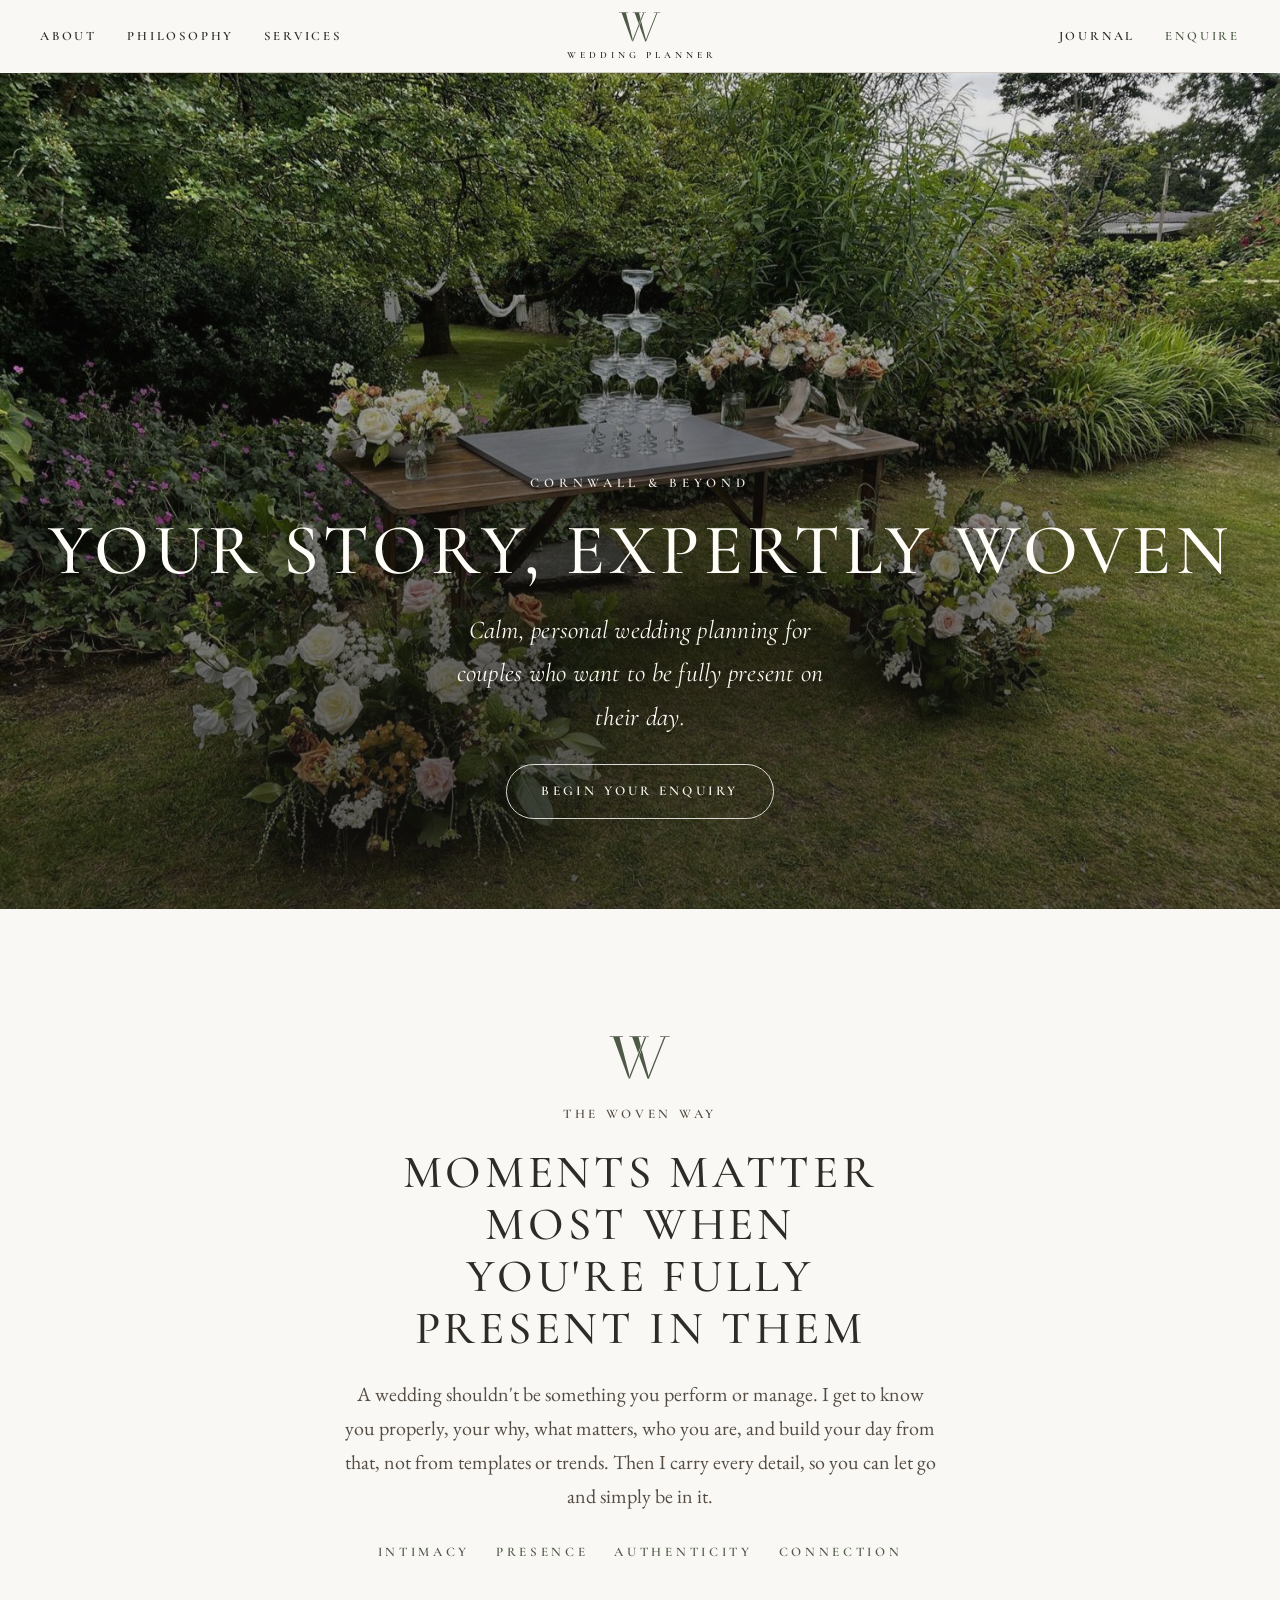
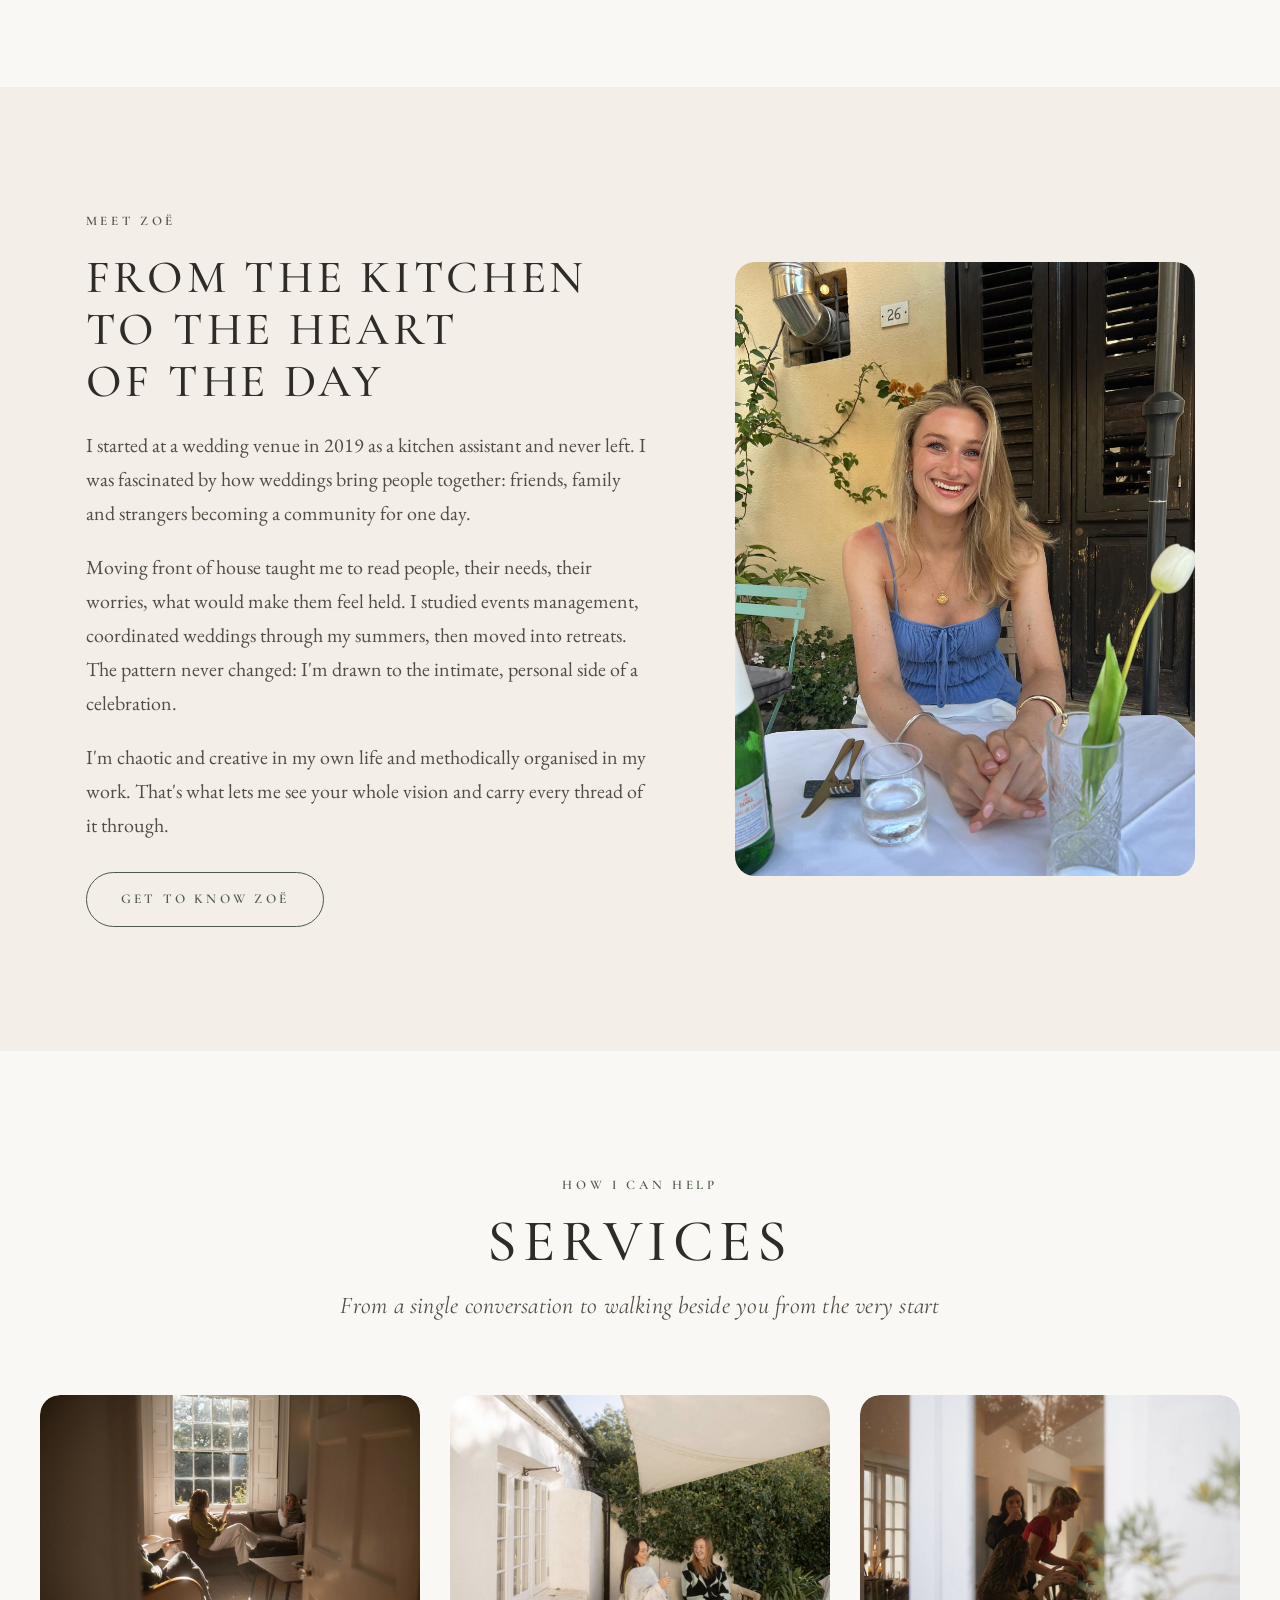
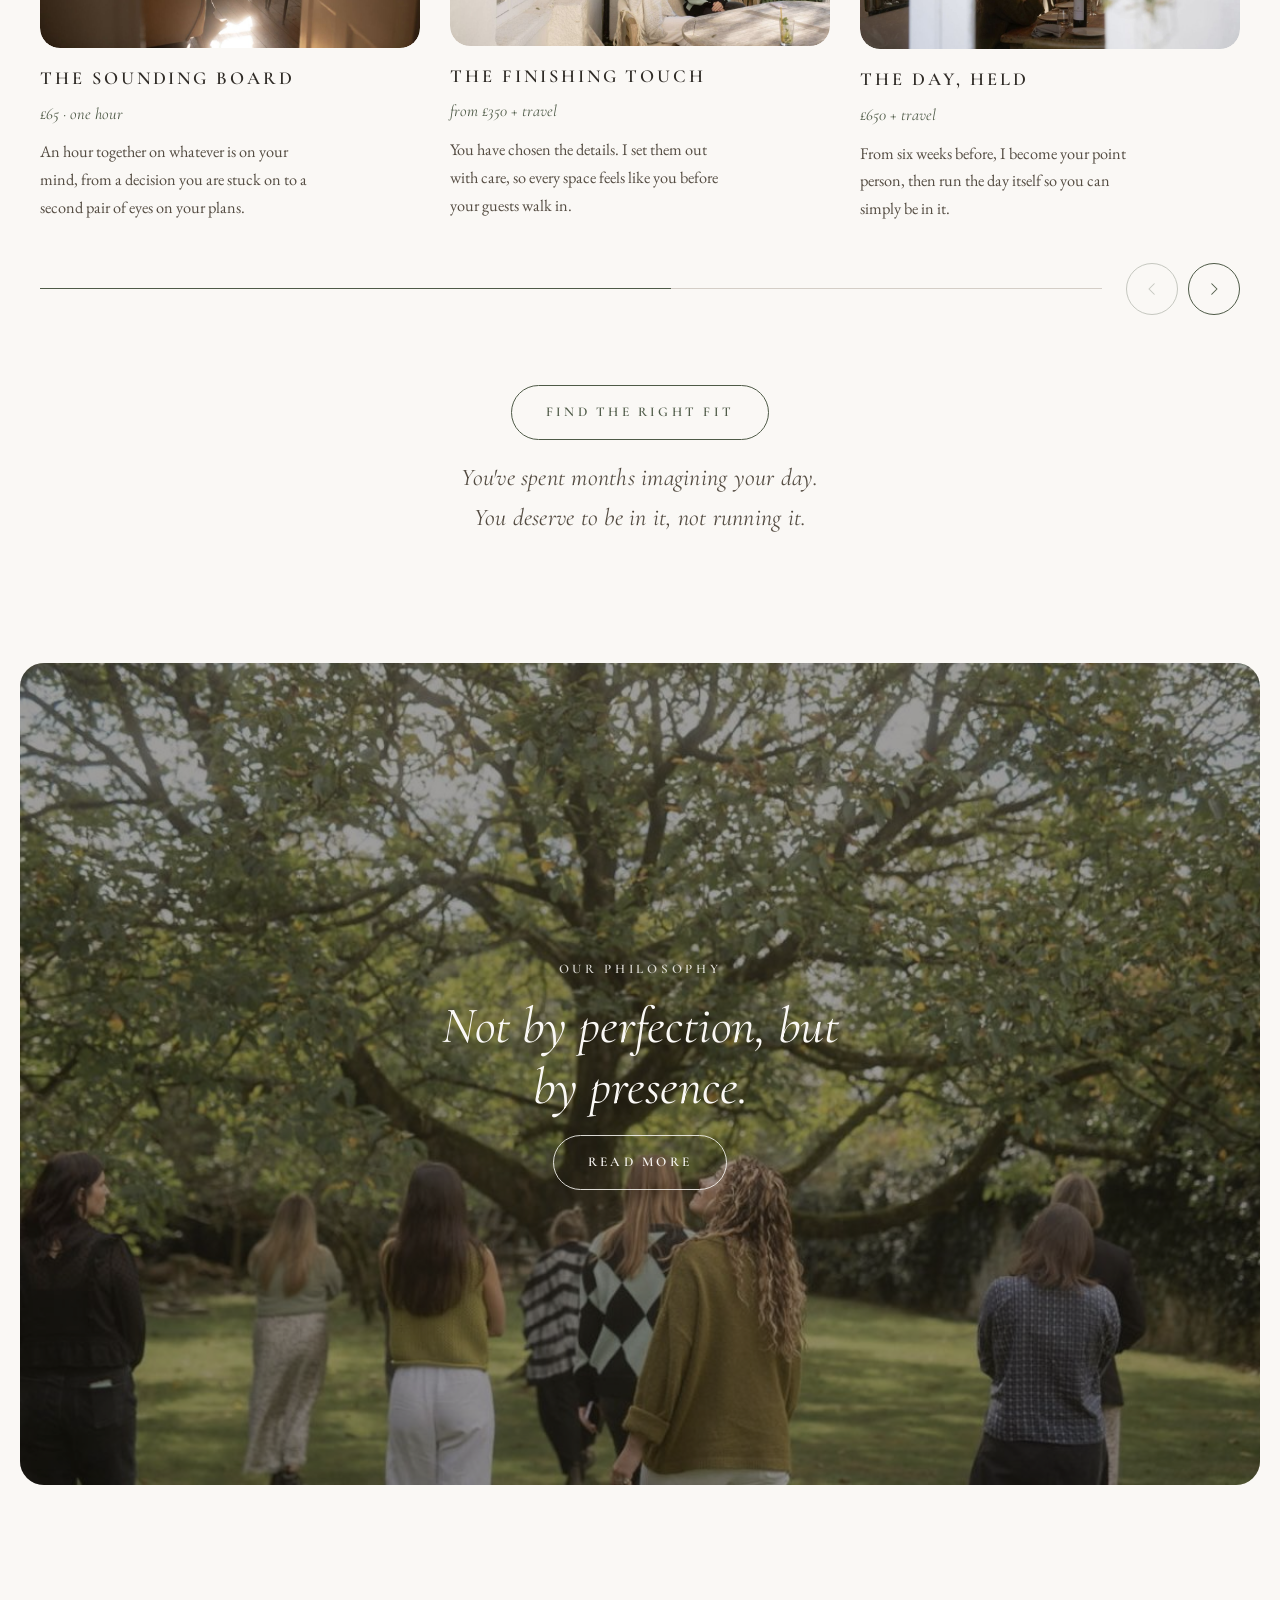
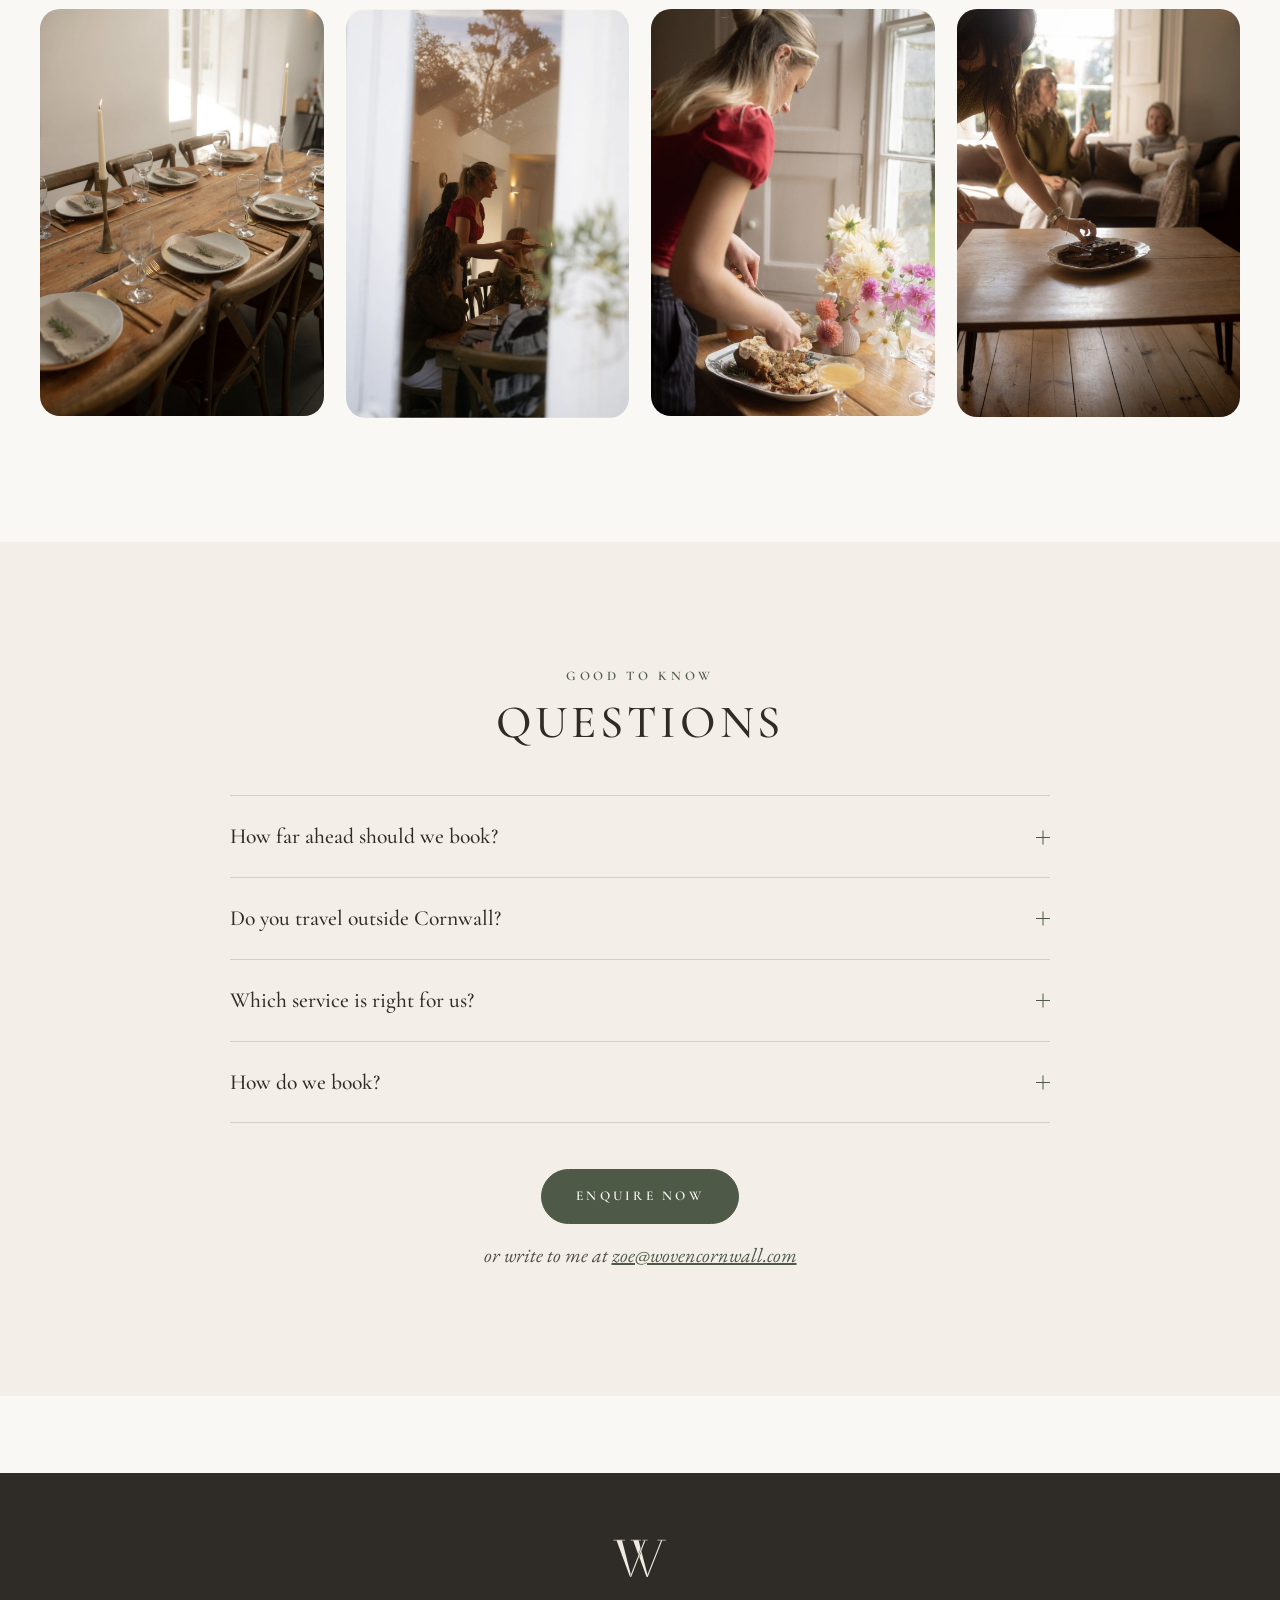
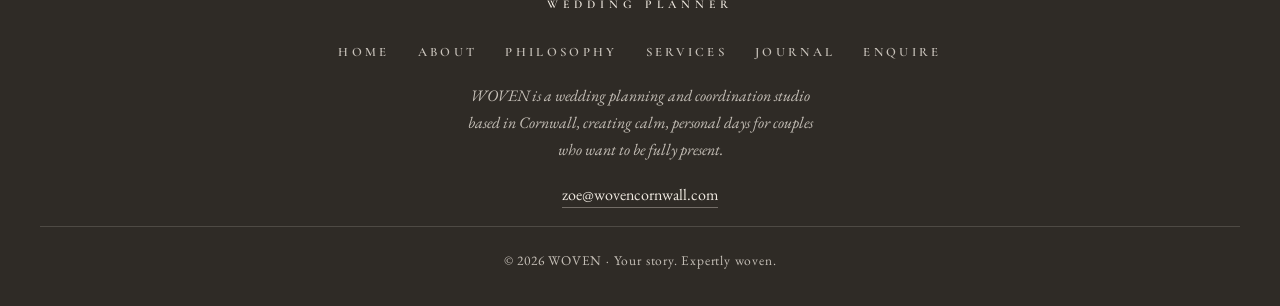
==== commit c5b8a1b1: "Simple serif W logo, thin one-line header, full-bleed hero, working fade-ins Co-Authored-By: Claude " ====
--- a/index.html
+++ b/index.html
@@ -24,11 +24,13 @@
 </head>
 <body>
 <div class="wrap">
-  <header>
+  <header class="site-header">
+    <button class="menu-btn" type="button" aria-expanded="false" aria-controls="mobile-nav">Menu</button>
     <nav class="nav-left" aria-label="Main"><a href="about.html">About</a><a href="philosophy.html">Philosophy</a><a href="services.html">Services</a></nav>
-    <a class="brand" href="index.html" aria-label="WOVEN wedding planner, home"><img src="tex/patch-w-small.webp" alt="" width="400" height="400"><span>Wedding Planner</span></a>
+    <a class="brand" href="index.html" aria-label="WOVEN wedding planner, home"><svg viewBox="0 0 120 92" aria-hidden="true" focusable="false"><g fill="currentColor"><path d="M9.6 7 L21.4 7 L41.6 85.4 L38.4 85.4 Z"/><path d="M45.2 7 L57 7 L77.2 85.4 L74 85.4 Z"/><path d="M74.2 85.4 L76.8 85.4 L107.8 7 L105.2 7 Z"/><path d="M3 6 L28 6 L28 7.3 L3 7.3 Z"/><path d="M40 6 L62.2 6 L62.2 7.3 L40 7.3 Z"/><path d="M97.5 6 L115.5 6 L115.5 7.3 L97.5 7.3 Z"/><path d="M65.4 6 L76.4 6 L76.4 7.3 L65.4 7.3 Z"/></g><path d="M38.6 85.4 L41.2 85.4 L71.8 7 L69.2 7 Z" fill="currentColor" stroke="var(--knock, #FAF8F5)" stroke-width="1.6" paint-order="stroke"/></svg><span>Wedding Planner</span></a>
     <nav class="nav-right" aria-label="More"><a href="journal.html">Journal</a><a href="contact.html" class="cta">Enquire</a></nav>
   </header>
+  <nav class="mobile-nav" id="mobile-nav" aria-label="Menu" hidden><a href="index.html">Home</a><a href="about.html">About</a><a href="philosophy.html">Philosophy</a><a href="services.html">Services</a><a href="journal.html">Journal</a><a href="contact.html">Enquire</a></nav>
 </div>
 
 <main>
@@ -46,14 +48,11 @@
 
 <section>
   <div class="wrap intro">
-    <img class="patch" src="tex/patch-w.webp" alt="The WOVEN W, woven in sage thread onto a linen patch" width="1000" height="1000" loading="lazy">
-    <div class="intro-copy">
-      <p class="eyebrow">The WOVEN way</p>
-      <h2>Moments matter most when you're fully present in them</h2>
-      <p>A wedding shouldn't be something you perform or manage. I get to know you properly, your why, what matters, who you are, and build your day from that, not from templates or trends.</p>
-      <p>Then I carry every detail, so you can let go and simply be in it.</p>
-      <div class="values-line"><span>Intimacy</span><span>Presence</span><span>Authenticity</span><span>Connection</span></div>
-    </div>
+    <span class="mark"><svg viewBox="0 0 120 92" aria-hidden="true" focusable="false"><g fill="currentColor"><path d="M9.6 7 L21.4 7 L41.6 85.4 L38.4 85.4 Z"/><path d="M45.2 7 L57 7 L77.2 85.4 L74 85.4 Z"/><path d="M74.2 85.4 L76.8 85.4 L107.8 7 L105.2 7 Z"/><path d="M3 6 L28 6 L28 7.3 L3 7.3 Z"/><path d="M40 6 L62.2 6 L62.2 7.3 L40 7.3 Z"/><path d="M97.5 6 L115.5 6 L115.5 7.3 L97.5 7.3 Z"/><path d="M65.4 6 L76.4 6 L76.4 7.3 L65.4 7.3 Z"/></g><path d="M38.6 85.4 L41.2 85.4 L71.8 7 L69.2 7 Z" fill="currentColor" stroke="var(--knock, #FAF8F5)" stroke-width="1.6" paint-order="stroke"/></svg></span>
+    <p class="eyebrow">The WOVEN way</p>
+    <h2>Moments matter most when you're fully present in them</h2>
+    <p>A wedding shouldn't be something you perform or manage. I get to know you properly, your why, what matters, who you are, and build your day from that, not from templates or trends. Then I carry every detail, so you can let go and simply be in it.</p>
+    <div class="values-line"><span>Intimacy</span><span>Presence</span><span>Authenticity</span><span>Connection</span></div>
   </div>
 </section>
 
@@ -169,7 +168,7 @@
 <div class="site-footer">
   <div class="wrap">
     <footer>
-      <img class="patch-small" src="tex/patch-w-small.webp" alt="" width="400" height="400" loading="lazy">
+      <span class="mark"><svg viewBox="0 0 120 92" aria-hidden="true" focusable="false"><g fill="currentColor"><path d="M9.6 7 L21.4 7 L41.6 85.4 L38.4 85.4 Z"/><path d="M45.2 7 L57 7 L77.2 85.4 L74 85.4 Z"/><path d="M74.2 85.4 L76.8 85.4 L107.8 7 L105.2 7 Z"/><path d="M3 6 L28 6 L28 7.3 L3 7.3 Z"/><path d="M40 6 L62.2 6 L62.2 7.3 L40 7.3 Z"/><path d="M97.5 6 L115.5 6 L115.5 7.3 L97.5 7.3 Z"/><path d="M65.4 6 L76.4 6 L76.4 7.3 L65.4 7.3 Z"/></g><path d="M38.6 85.4 L41.2 85.4 L71.8 7 L69.2 7 Z" fill="currentColor" stroke="var(--knock, #FAF8F5)" stroke-width="1.6" paint-order="stroke"/></svg></span>
       <p class="tag">Wedding Planner</p>
       <nav class="foot-nav" aria-label="Footer"><a href="index.html">Home</a><a href="about.html">About</a><a href="philosophy.html">Philosophy</a><a href="services.html">Services</a><a href="journal.html">Journal</a><a href="contact.html">Enquire</a></nav>
       <p class="about">WOVEN is a wedding planning and coordination studio based in Cornwall, creating calm, personal days for couples who want to be fully present.</p>
--- a/styles.css
+++ b/styles.css
@@ -1,14 +1,14 @@
 /* WOVEN — wedding planner, Cornwall.
-   Layout: a calm, photograph-led boutique site. Each page opens on a photograph; sections alternate
+   Layout: a calm, photograph-led boutique site. The home page opens edge to edge on a photograph; sections alternate
    between warm cream and soft off-white; capital Cormorant headings with an italic line beneath;
    photographs whole with rounded corners; deep sage only as a small accent; a dark ink footer.
-   The one texture is the logo: a love-knot W woven onto a linen patch. */
+   The logo is a simple serif W whose fine stroke passes over the heavy one, like a thread. */
 :root{
   --cream:#FAF8F5;        /* brand cream, the page */
   --off:#F3EEE7;          /* brand off-white, alternate bands */
   --grey:#D4CEC7;         /* brand warm grey, hairlines */
   --ink:#2F2B26;          /* deep earthy ink */
-  --ink-soft:#655D52;
+  --ink-soft:#544C42;
   --sage:#4E5A47;         /* the accent: buttons, links, prices, small labels */
   --on-dark:#EFE9E0;
   --radius:20px;
@@ -23,7 +23,7 @@
 *{box-sizing:border-box}
 html{scroll-behavior:smooth;-webkit-text-size-adjust:100%}
 @media (prefers-reduced-motion: reduce){html{scroll-behavior:auto}*,*::before,*::after{transition-duration:.01s!important}}
-body{margin:0;background:var(--cream);color:var(--ink);font-family:var(--body);font-size:19.5px;line-height:1.7;
+body{margin:0;background:var(--cream);color:var(--ink);font-family:var(--body);font-size:20px;line-height:1.7;
   padding-left:var(--gutter);padding-right:var(--gutter-r);overflow-x:hidden;text-rendering:optimizeLegibility;-webkit-font-smoothing:antialiased}
 .wrap{max-width:1200px;margin-inline:auto}
 .narrow{max-width:700px;margin-inline:auto}
@@ -42,27 +42,35 @@
 h2{font-size:clamp(1.9rem,3.9vw,2.9rem);line-height:1.12}
 h3{font-size:1.12rem;line-height:1.35;letter-spacing:.16em;font-weight:600}
 .sub{font-family:var(--display);font-style:italic;font-weight:400;text-transform:none;letter-spacing:.01em;font-size:clamp(1.25rem,2.2vw,1.5rem);color:var(--ink-soft)}
-.eyebrow,.engraved{font-family:var(--display);font-size:.8rem;font-weight:600;letter-spacing:.32em;text-transform:uppercase;color:var(--sage);margin:0;line-height:1.6}
+.eyebrow,.engraved{font-family:var(--display);font-size:.82rem;font-weight:600;letter-spacing:.28em;text-transform:uppercase;color:var(--sage);margin:0;line-height:1.6}
 .lede{font-size:1.2rem;color:var(--ink-soft);max-width:42ch}
 .muted{color:var(--ink-soft)}
 .price{font-family:var(--display);font-style:italic;font-size:1.15rem;color:var(--sage)}
 
-/* ---------- masthead: the woven W, "wedding planner" beneath ---------- */
-header{display:grid;grid-template-columns:1fr auto 1fr;align-items:center;gap:12px 36px;padding-block:16px 14px}
-.brand{display:grid;justify-items:center;gap:4px;text-decoration:none}
-.brand img{width:78px;filter:drop-shadow(0 1px 1px rgba(40,34,24,.15)) drop-shadow(0 5px 8px rgba(40,34,24,.12))}
-.brand span{font-family:var(--display);font-size:.72rem;font-weight:600;letter-spacing:.42em;text-transform:uppercase;color:var(--ink);padding-left:.42em}
-header nav{display:flex;gap:10px 34px;flex-wrap:wrap}
+/* ---------- masthead: one thin line, the W in the middle ---------- */
+.site-header{display:grid;grid-template-columns:1fr auto 1fr;align-items:center;gap:0 32px;padding-block:10px 9px;border-bottom:1px solid var(--grey)}
+.brand{display:grid;justify-items:center;gap:3px;text-decoration:none;color:var(--sage)}
+.brand svg{width:44px;height:auto;display:block;--knock:var(--cream)}
+.brand span{font-family:var(--display);font-size:.6rem;font-weight:600;letter-spacing:.42em;text-transform:uppercase;color:var(--ink);padding-left:.42em;white-space:nowrap}
+.site-header nav{display:flex;gap:6px 30px;flex-wrap:nowrap;align-items:center}
 .nav-right{justify-content:flex-end}
-header nav a{font-family:var(--display);font-size:.8rem;font-weight:600;letter-spacing:.26em;text-transform:uppercase;text-decoration:none;color:var(--ink-soft);padding-block:6px;transition:color .3s}
-header nav a:hover,header nav a[aria-current="page"]{color:var(--ink)}
-header nav a[aria-current="page"]{box-shadow:inset 0 -1px 0 var(--sage)}
-header nav a.cta{color:var(--sage)}
-@media (max-width:780px){
-  header{grid-template-columns:1fr;justify-items:center;padding-block:14px 10px;gap:8px}
-  .brand{grid-row:1}.brand img{width:66px}
-  header nav{justify-content:center;gap:2px 22px}
-  .nav-left{grid-row:2}.nav-right{grid-row:3}
+.site-header nav a{font-family:var(--display);font-size:.8rem;font-weight:600;letter-spacing:.22em;text-transform:uppercase;text-decoration:none;color:var(--ink);padding-block:6px;transition:color .3s;white-space:nowrap}
+.site-header nav a:hover{color:var(--sage)}
+.site-header nav a[aria-current="page"]{box-shadow:inset 0 -1px 0 var(--sage)}
+.site-header nav a.cta{color:var(--sage)}
+.menu-btn{display:none;justify-self:start;font-family:var(--display);font-size:.8rem;font-weight:600;letter-spacing:.22em;text-transform:uppercase;color:var(--ink);background:none;border:0;padding:8px 0;cursor:pointer}
+.mobile-nav{display:grid;justify-items:center;gap:6px;padding:14px 0 18px;border-bottom:1px solid var(--grey)}
+.mobile-nav[hidden]{display:none}
+.mobile-nav a{font-family:var(--display);font-size:.9rem;font-weight:600;letter-spacing:.24em;text-transform:uppercase;text-decoration:none;color:var(--ink);padding:8px}
+@media (max-width:900px){.site-header nav{gap:6px 18px}.site-header nav a{font-size:.72rem;letter-spacing:.16em}}
+@media (max-width:720px){
+  .site-header{grid-template-columns:1fr auto 1fr;gap:0 12px}
+  .nav-left{display:none!important}
+  .menu-btn{display:block;grid-column:1;grid-row:1}
+  .brand{grid-column:2;grid-row:1}
+  .nav-right{grid-column:3;grid-row:1}
+  .nav-right a:not(.cta){display:none}
+  .brand svg{width:38px}
 }
 
 /* ---------- buttons: rounded ---------- */
@@ -84,35 +92,31 @@
 /* ======================================================================
    Home
    ====================================================================== */
-/* the photograph you arrive to, shown whole, words laid over it */
-.hero{padding-block:4px 0}
-.hero-frame{position:relative;max-width:1320px;margin-inline:auto;border-radius:24px;overflow:hidden;background:#2a2a22}
-.hero-frame img{width:100%;border-radius:0}
-.hero-frame::after{content:"";position:absolute;inset:0;background:linear-gradient(180deg,rgba(25,22,18,.08) 0%,rgba(25,22,18,.22) 40%,rgba(25,22,18,.62) 100%);pointer-events:none}
-.hero-words{position:absolute;inset:auto 0 0 0;z-index:1;display:grid;justify-items:center;text-align:center;gap:16px;padding:0 24px clamp(36px,13vw,190px)}
-.hero-words .eyebrow{color:rgba(250,248,245,.9);letter-spacing:.38em}
-.hero-words h1{color:var(--cream);font-weight:500;text-shadow:0 2px 24px rgba(0,0,0,.25)}
-.hero-words .sub{color:rgba(250,248,245,.92);max-width:36ch}
+/* the photograph you arrive to, edge to edge, words laid over a soft shade */
+.hero{padding:0;margin-left:calc(-1 * var(--gutter));margin-right:calc(-1 * var(--gutter-r))}
+.hero-frame{position:relative;height:calc(100svh - 64px);min-height:520px;max-height:1000px;overflow:hidden;background:#2a2a22}
+.hero-frame img{width:100%;height:100%;object-fit:cover;object-position:50% 62%;border-radius:0}
+.hero-frame::after{content:"";position:absolute;inset:0;pointer-events:none;
+  background:radial-gradient(70% 60% at 50% 70%,rgba(20,18,14,.55) 0%,rgba(20,18,14,.2) 70%,rgba(20,18,14,0) 100%),linear-gradient(180deg,rgba(20,18,14,.12) 0%,rgba(20,18,14,.22) 50%,rgba(20,18,14,.6) 100%)}
+.hero-words{position:absolute;left:0;right:0;bottom:0;z-index:1;display:grid;justify-items:center;text-align:center;gap:18px;padding:0 max(24px,var(--gutter)) clamp(56px,10vh,120px)}
+.hero-words .eyebrow{color:#F3EEE6;letter-spacing:.36em;text-shadow:0 1px 12px rgba(0,0,0,.45)}
+.hero-words h1{color:#FFFDF8;font-weight:500;font-size:clamp(2.4rem,5.6vw,4.6rem);letter-spacing:.06em;text-shadow:0 2px 28px rgba(0,0,0,.45)}
+.hero-words .sub{color:#FBF7F0;max-width:34ch;font-size:clamp(1.25rem,2.2vw,1.6rem);text-shadow:0 1px 14px rgba(0,0,0,.5)}
 .hero-words .btn{margin-top:8px}
 @media (max-width:700px){
-  .hero-frame{border-radius:0;background:none;overflow:visible}
-  .hero-frame img{border-radius:18px}
-  .hero-frame::after{display:none}
-  .hero-words{position:static;padding:28px 4px 0;gap:12px}
-  .hero-words .eyebrow{color:var(--sage)}
-  .hero-words h1{color:var(--ink);text-shadow:none;font-size:2rem}
-  .hero-words .sub{color:var(--ink-soft);font-size:1.15rem}
-  .hero-words .btn.light{border-color:var(--sage);color:var(--sage)}
-}
-
-/* the woven W and what WOVEN is */
-.intro{display:grid;grid-template-columns:minmax(0,5fr) minmax(0,6fr);gap:clamp(40px,7vw,100px);align-items:center}
-.intro .patch{width:100%;max-width:440px;justify-self:end;filter:drop-shadow(0 2px 2px rgba(40,34,24,.14)) drop-shadow(0 18px 28px rgba(40,34,24,.14));transform:rotate(-2deg)}
-.intro-copy{display:grid;gap:20px;min-width:0;max-width:560px}
-.intro-copy p{color:var(--ink-soft)}
-.values-line{display:flex;flex-wrap:wrap;gap:6px 22px;margin-top:6px}
-.values-line span{font-family:var(--display);font-size:.8rem;font-weight:600;letter-spacing:.3em;text-transform:uppercase;color:var(--sage)}
-@media (max-width:860px){.intro{grid-template-columns:1fr}.intro .patch{justify-self:center;max-width:250px}}
+  .hero-frame{height:calc(88svh - 58px);min-height:460px}
+  .hero-words{gap:12px;padding-bottom:40px}
+  .hero-words h1{font-size:2.15rem}
+  .hero-words .sub{font-size:1.15rem}
+}
+
+/* what WOVEN is: a centred statement beneath the W */
+.intro{display:grid;justify-items:center;text-align:center;gap:22px;max-width:820px;margin-inline:auto}
+.intro .mark{width:64px;color:var(--sage);--knock:var(--cream)}
+.intro h2{max-width:22ch}
+.intro p{color:var(--ink-soft);max-width:60ch}
+.values-line{display:flex;flex-wrap:wrap;justify-content:center;gap:6px 26px;margin-top:6px}
+.values-line span{font-family:var(--display);font-size:.82rem;font-weight:600;letter-spacing:.28em;text-transform:uppercase;color:var(--sage)}
 
 /* meet Zoë */
 .founder{display:grid;grid-template-columns:minmax(0,6fr) minmax(0,5fr);gap:clamp(40px,7vw,100px);align-items:center}
@@ -175,7 +179,7 @@
 .site-footer{background:var(--ink);color:var(--on-dark);margin-left:calc(-1 * var(--gutter));margin-right:calc(-1 * var(--gutter-r));
   padding:64px var(--gutter-r) env(safe-area-inset-bottom,0px) var(--gutter);margin-top:clamp(40px,6vw,80px)}
 footer{display:grid;justify-items:center;text-align:center;gap:18px;padding-bottom:34px}
-footer .patch-small{width:84px}
+footer .mark{width:56px;color:var(--on-dark);--knock:var(--ink)}
 footer .tag{font-family:var(--display);font-size:.74rem;font-weight:600;letter-spacing:.42em;text-transform:uppercase;color:var(--on-dark);margin-top:-4px}
 footer .foot-nav{display:flex;flex-wrap:wrap;justify-content:center;gap:6px 28px;margin-top:10px}
 footer .foot-nav a{font-family:var(--display);font-size:.8rem;font-weight:600;letter-spacing:.26em;text-transform:uppercase;text-decoration:none;color:rgba(239,233,224,.8)}
@@ -304,7 +308,7 @@
 /* ======================================================================
    Movement
    ====================================================================== */
-.reveal{opacity:0;transform:translateY(28px);transition:opacity 1s ease,transform 1.1s cubic-bezier(.2,.7,.2,1)}
+.reveal{opacity:0;transform:translateY(40px);transition:opacity 1.1s ease,transform 1.2s cubic-bezier(.2,.7,.2,1)}
 .reveal.in{opacity:1;transform:none}
 @keyframes settle{from{transform:scale(1.045)}to{transform:scale(1)}}
 @keyframes rise{from{opacity:0;transform:translateY(18px)}to{opacity:1;transform:none}}
@@ -316,10 +320,6 @@
   .hero-words > :nth-child(4){animation-delay:.45s}
 }
 
-/* the logo, a little larger now it is embroidered in cream */
-.brand img{width:96px}
-@media (max-width:780px){.brand img{width:80px}}
-footer .patch-small{width:96px}
 
 /* ======================================================================
    Services carousel
@@ -346,3 +346,5 @@
 .carousel-buttons svg{width:18px;height:18px}
 @media (max-width:900px){.carousel-track{grid-auto-columns:calc((100% - clamp(18px,2.4vw,32px)) / 2.15)}}
 @media (max-width:560px){.carousel-track{grid-auto-columns:84%}}
+.mark{display:block}
+.mark svg{display:block;width:100%;height:auto}
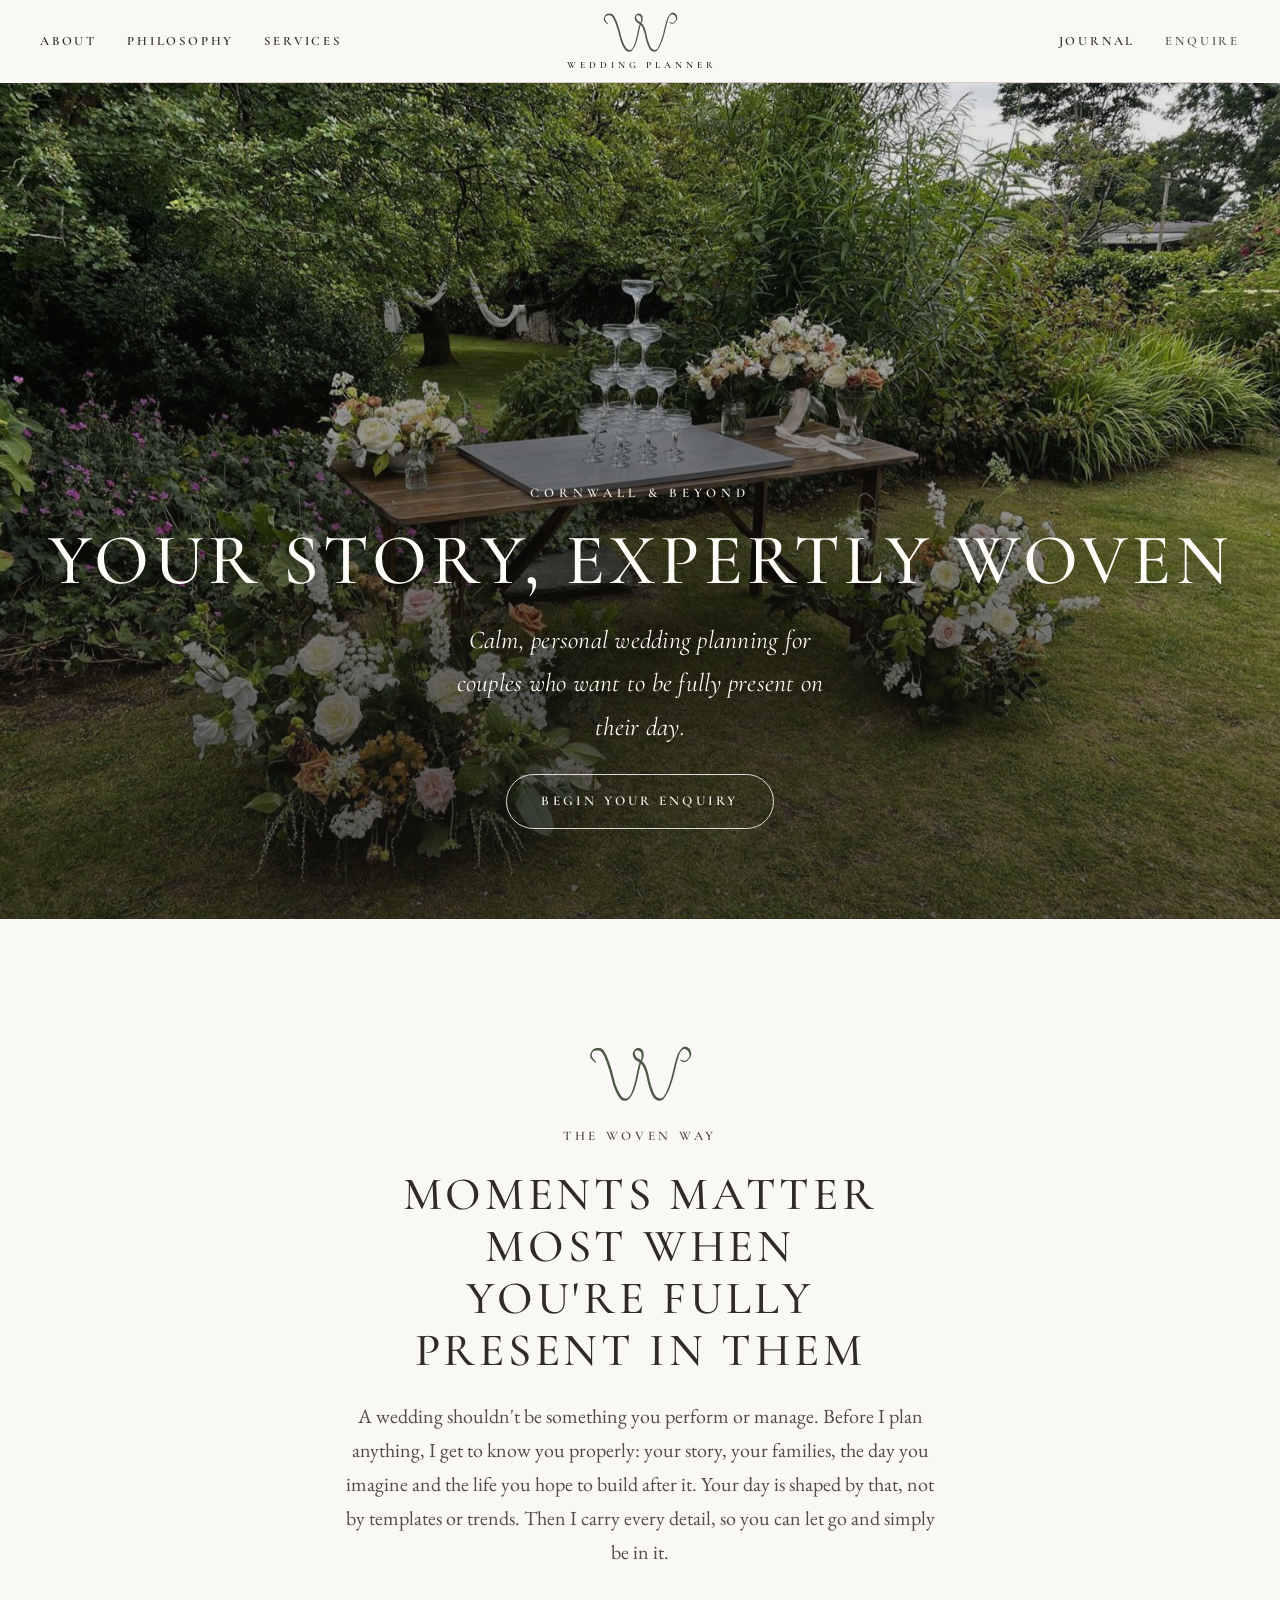
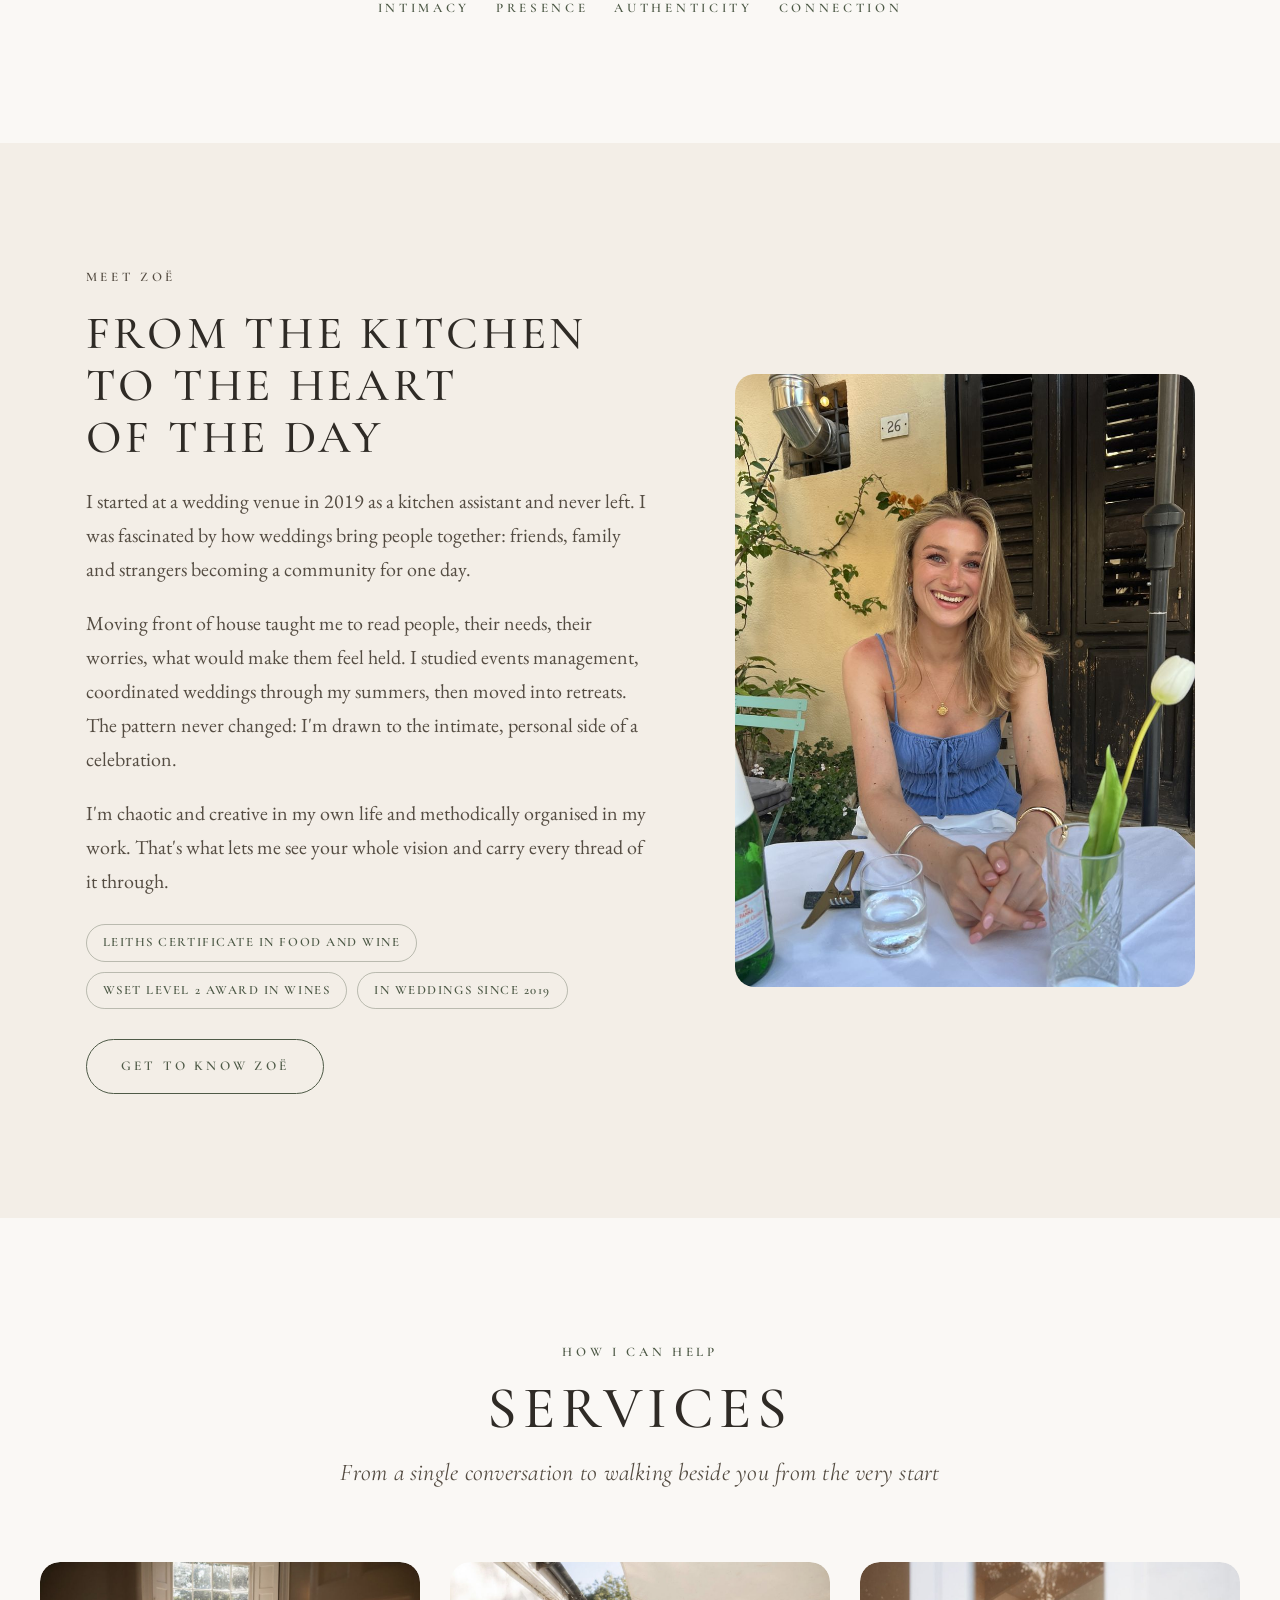
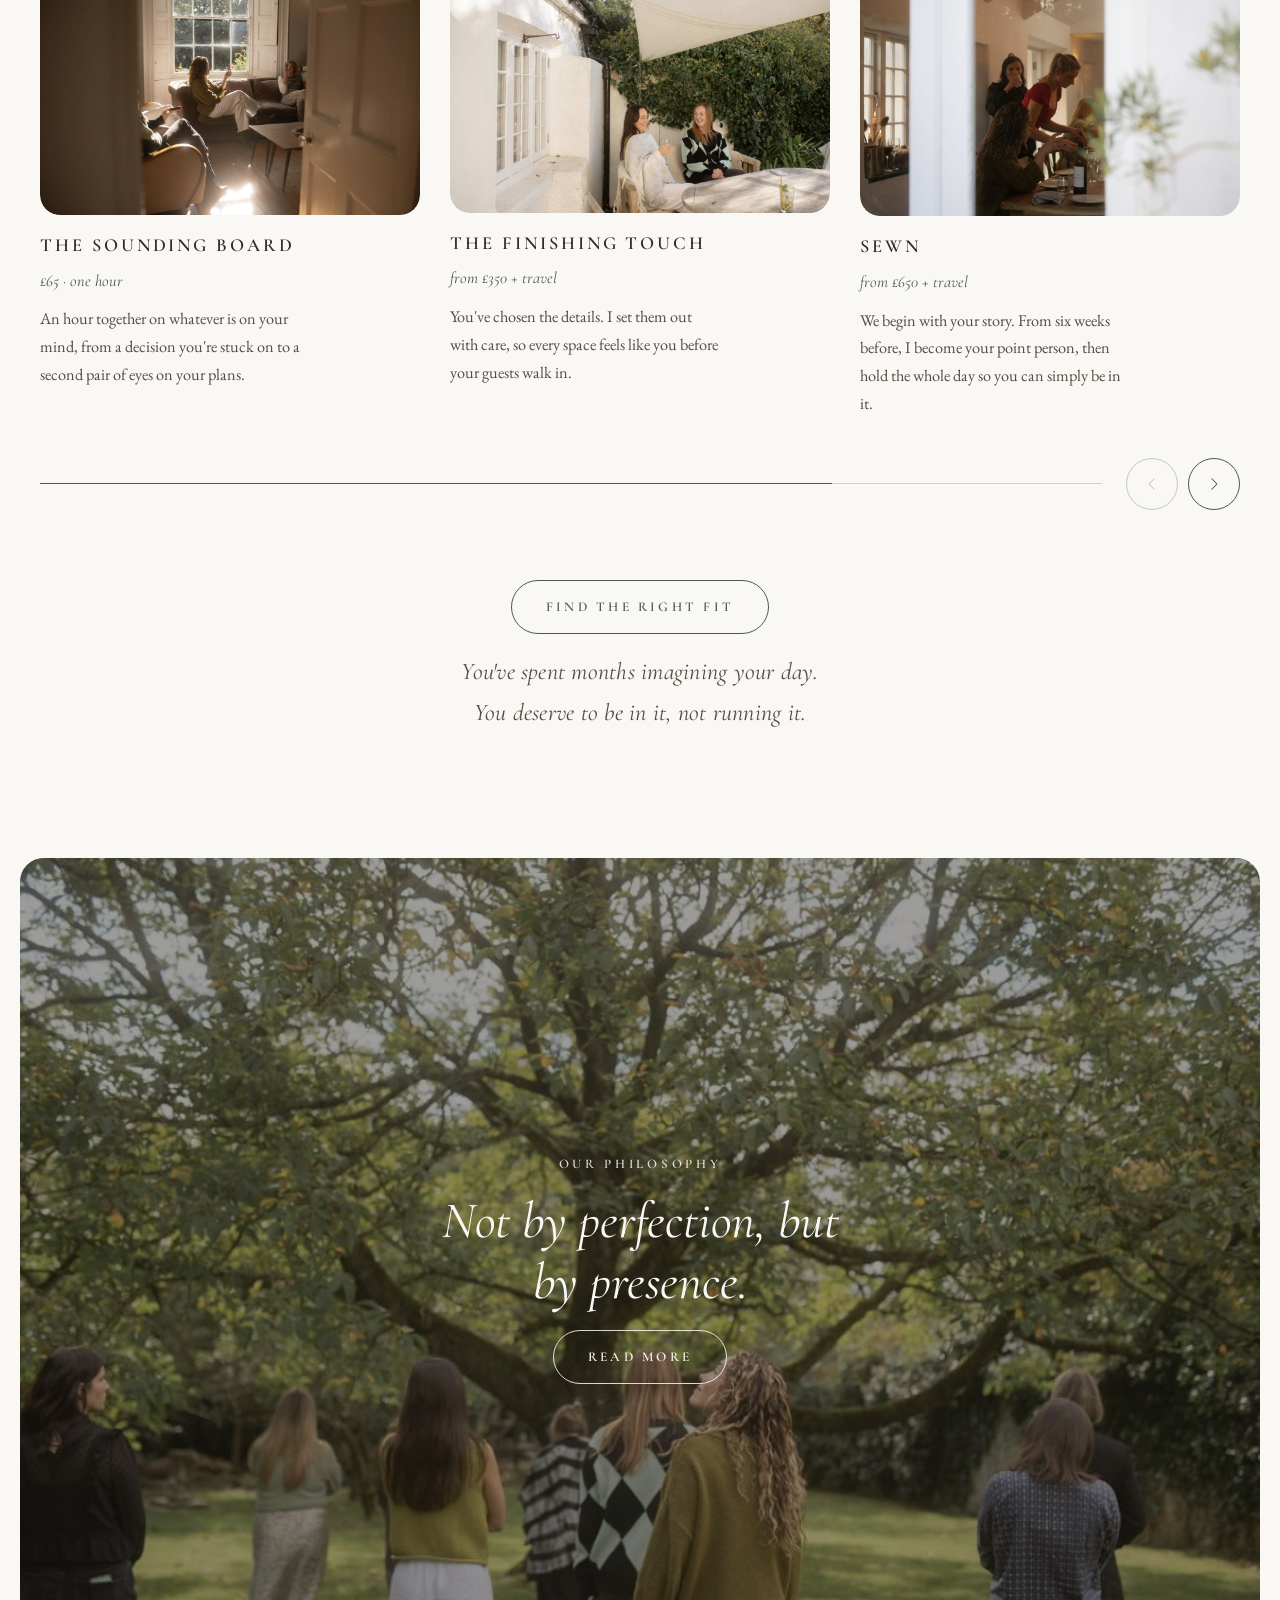
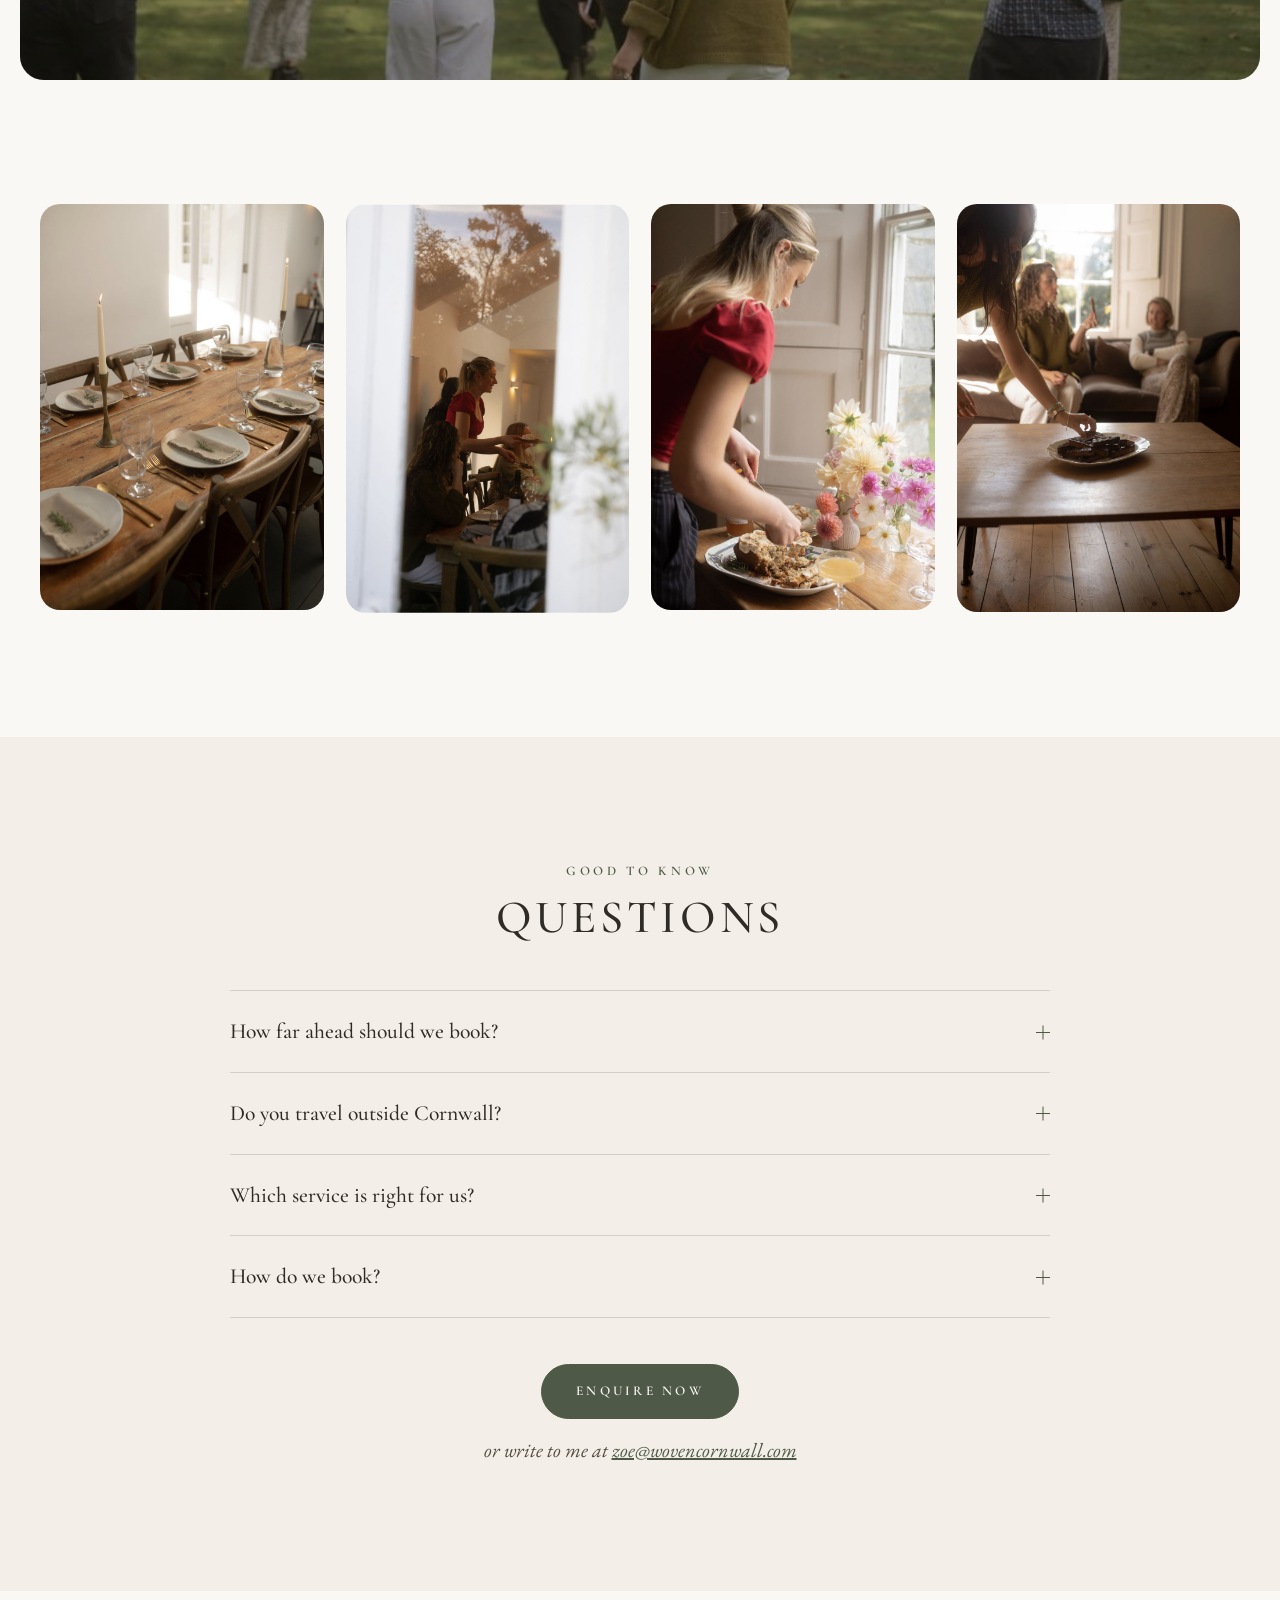
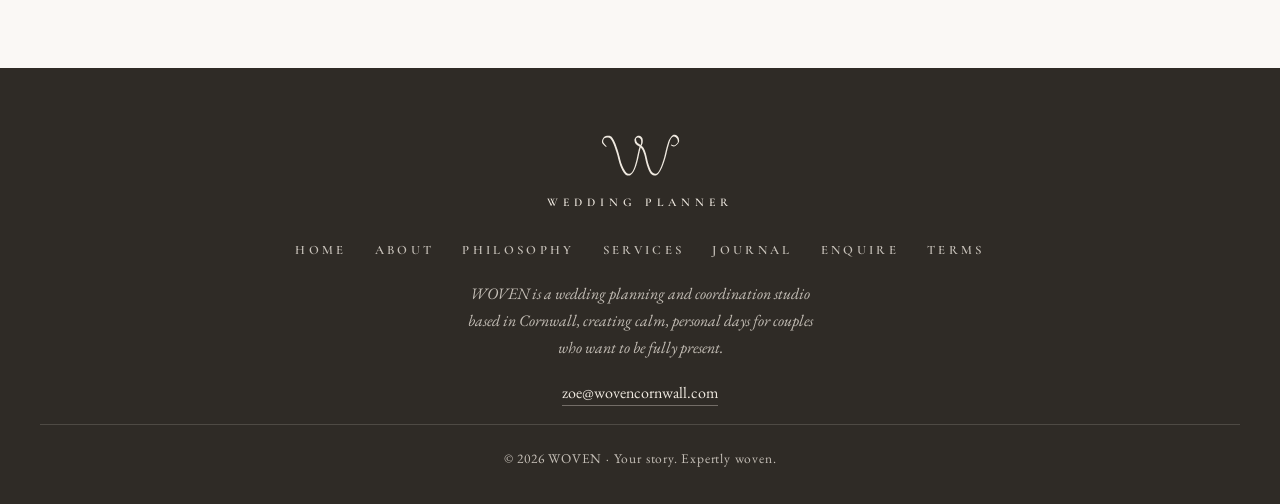
==== commit dc4560b7: "Soft thread W, Sewn and additions, credentials on About, terms and privacy, no dashes Co-Authored-By" ====
--- a/index.html
+++ b/index.html
@@ -27,7 +27,7 @@
   <header class="site-header">
     <button class="menu-btn" type="button" aria-expanded="false" aria-controls="mobile-nav">Menu</button>
     <nav class="nav-left" aria-label="Main"><a href="about.html">About</a><a href="philosophy.html">Philosophy</a><a href="services.html">Services</a></nav>
-    <a class="brand" href="index.html" aria-label="WOVEN wedding planner, home"><svg viewBox="0 0 120 92" aria-hidden="true" focusable="false"><g fill="currentColor"><path d="M9.6 7 L21.4 7 L41.6 85.4 L38.4 85.4 Z"/><path d="M45.2 7 L57 7 L77.2 85.4 L74 85.4 Z"/><path d="M74.2 85.4 L76.8 85.4 L107.8 7 L105.2 7 Z"/><path d="M3 6 L28 6 L28 7.3 L3 7.3 Z"/><path d="M40 6 L62.2 6 L62.2 7.3 L40 7.3 Z"/><path d="M97.5 6 L115.5 6 L115.5 7.3 L97.5 7.3 Z"/><path d="M65.4 6 L76.4 6 L76.4 7.3 L65.4 7.3 Z"/></g><path d="M38.6 85.4 L41.2 85.4 L71.8 7 L69.2 7 Z" fill="currentColor" stroke="var(--knock, #FAF8F5)" stroke-width="1.6" paint-order="stroke"/></svg><span>Wedding Planner</span></a>
+    <a class="brand" href="index.html" aria-label="WOVEN wedding planner, home"><img src="tex/w.svg" alt="" width="182" height="100"><span>Wedding Planner</span></a>
     <nav class="nav-right" aria-label="More"><a href="journal.html">Journal</a><a href="contact.html" class="cta">Enquire</a></nav>
   </header>
   <nav class="mobile-nav" id="mobile-nav" aria-label="Menu" hidden><a href="index.html">Home</a><a href="about.html">About</a><a href="philosophy.html">Philosophy</a><a href="services.html">Services</a><a href="journal.html">Journal</a><a href="contact.html">Enquire</a></nav>
@@ -48,10 +48,10 @@
 
 <section>
   <div class="wrap intro">
-    <span class="mark"><svg viewBox="0 0 120 92" aria-hidden="true" focusable="false"><g fill="currentColor"><path d="M9.6 7 L21.4 7 L41.6 85.4 L38.4 85.4 Z"/><path d="M45.2 7 L57 7 L77.2 85.4 L74 85.4 Z"/><path d="M74.2 85.4 L76.8 85.4 L107.8 7 L105.2 7 Z"/><path d="M3 6 L28 6 L28 7.3 L3 7.3 Z"/><path d="M40 6 L62.2 6 L62.2 7.3 L40 7.3 Z"/><path d="M97.5 6 L115.5 6 L115.5 7.3 L97.5 7.3 Z"/><path d="M65.4 6 L76.4 6 L76.4 7.3 L65.4 7.3 Z"/></g><path d="M38.6 85.4 L41.2 85.4 L71.8 7 L69.2 7 Z" fill="currentColor" stroke="var(--knock, #FAF8F5)" stroke-width="1.6" paint-order="stroke"/></svg></span>
+    <span class="mark"><img src="tex/w.svg" alt="" width="182" height="100"></span>
     <p class="eyebrow">The WOVEN way</p>
     <h2>Moments matter most when you're fully present in them</h2>
-    <p>A wedding shouldn't be something you perform or manage. I get to know you properly, your why, what matters, who you are, and build your day from that, not from templates or trends. Then I carry every detail, so you can let go and simply be in it.</p>
+    <p>A wedding shouldn't be something you perform or manage. Before I plan anything, I get to know you properly: your story, your families, the day you imagine and the life you hope to build after it. Your day is shaped by that, not by templates or trends. Then I carry every detail, so you can let go and simply be in it.</p>
     <div class="values-line"><span>Intimacy</span><span>Presence</span><span>Authenticity</span><span>Connection</span></div>
   </div>
 </section>
@@ -65,6 +65,11 @@
       <p>I started at a wedding venue in 2019 as a kitchen assistant and never left. I was fascinated by how weddings bring people together: friends, family and strangers becoming a community for one day.</p>
       <p>Moving front of house taught me to read people, their needs, their worries, what would make them feel held. I studied events management, coordinated weddings through my summers, then moved into retreats. The pattern never changed: I'm drawn to the intimate, personal side of a celebration.</p>
       <p>I'm chaotic and creative in my own life and methodically organised in my work. That's what lets me see your whole vision and carry every thread of it through.</p>
+      <ul class="cred-line" aria-label="Qualifications">
+        <li>Leiths Certificate in Food and Wine</li>
+        <li>WSET Level 2 Award in Wines</li>
+        <li>In weddings since 2019</li>
+      </ul>
       <a class="btn" href="about.html">Get to know Zoë</a>
     </div>
   </div>
@@ -83,31 +88,25 @@
           <figure class="print"><img src="img/sunlit-room.jpg" alt="Sunlight pouring through a sash window onto guests in a quiet sitting room" loading="lazy" width="1170" height="779"></figure>
           <h3>The Sounding Board</h3>
           <p class="price">£65 · one hour</p>
-          <p>An hour together on whatever is on your mind, from a decision you are stuck on to a second pair of eyes on your plans.</p>
+          <p>An hour together on whatever is on your mind, from a decision you're stuck on to a second pair of eyes on your plans.</p>
         </a>
         <a class="slide" href="services.html">
           <figure class="print"><img src="img/terrace.jpg" alt="Two guests laughing on a sunny terrace" loading="lazy" width="1170" height="772"></figure>
           <h3>The Finishing Touch</h3>
           <p class="price">from £350 + travel</p>
-          <p>You have chosen the details. I set them out with care, so every space feels like you before your guests walk in.</p>
+          <p>You've chosen the details. I set them out with care, so every space feels like you before your guests walk in.</p>
         </a>
         <a class="slide" href="services.html">
           <figure class="print"><img src="img/dinner-window.jpg" alt="Guests gathered around a candlelit dinner table" loading="lazy" width="1170" height="783"></figure>
-          <h3>The Day, Held</h3>
-          <p class="price">£650 + travel</p>
-          <p>From six weeks before, I become your point person, then run the day itself so you can simply be in it.</p>
-        </a>
-        <a class="slide" href="services.html">
-          <figure class="print"><img src="img/drinks-doorway.jpg" alt="Guests chatting with drinks in a light-filled room" loading="lazy" width="1170" height="782"></figure>
-          <h3>The Full Day, Held</h3>
-          <p class="price">£950 + travel</p>
-          <p>The final twelve weeks taken care of, a venue walk-round together, and the whole day from set-up to pack-down.</p>
+          <h3>Sewn</h3>
+          <p class="price">from £650 + travel</p>
+          <p>We begin with your story. From six weeks before, I become your point person, then hold the whole day so you can simply be in it.</p>
         </a>
         <a class="slide" href="services.html">
           <figure class="print"><img src="img/sharing-plates.jpg" alt="Friends sharing small plates at a gathering" loading="lazy" width="1170" height="772"></figure>
           <h3>Woven Together</h3>
           <p class="price">from £1,500 + travel</p>
-          <p>Someone in your corner from the moment you book: planning, suppliers, budget and design, then the day itself.</p>
+          <p>Someone in your corner from the moment you book: your story, planning, suppliers, budget and design, then the day itself.</p>
         </a>
       </div>
       <div class="carousel-nav">
@@ -152,10 +151,10 @@
       <h2>Questions</h2>
     </div>
     <div class="faq">
-      <details><summary>How far ahead should we book?<span class="plus" aria-hidden="true"></span></summary><p>As soon as you have a date and venue. I take on a small number of couples each season so everyone gets my full attention, and popular summer dates go first. For The Day, Held, I join you six weeks before; for Woven Together, the earlier the better.</p></details>
+      <details><summary>How far ahead should we book?<span class="plus" aria-hidden="true"></span></summary><p>As soon as you have a date and venue. I take on a small number of couples each season so everyone gets my full attention, and popular summer dates go first. For Sewn, I join you six weeks before. For Woven Together, the earlier the better.</p></details>
       <details><summary>Do you travel outside Cornwall?<span class="plus" aria-hidden="true"></span></summary><p>Yes. I'm based in Cornwall and happy to travel. Travel is added to your quote depending on where your celebration is.</p></details>
-      <details><summary>Which service is right for us?<span class="plus" aria-hidden="true"></span></summary><p>If you've planned everything and want to hand it over, The Day, Held or The Full Day, Held are made for you. If you'd like someone alongside you from the start, Woven Together is the one. Not sure? That's exactly what our first call is for.</p></details>
-      <details><summary>How do we book?<span class="plus" aria-hidden="true"></span></summary><p>We start with a free 30-minute call to hear your plans. I'll send a tailored proposal and quote within 3–5 days, and a signed agreement with a 50% deposit secures your date. The balance is paid after your event.</p></details>
+      <details><summary>Which service is right for us?<span class="plus" aria-hidden="true"></span></summary><p>If you've planned everything and want to hand it over, Sewn is made for you. If you'd like someone alongside you from the start, Woven Together is the one. Not sure? That's exactly what our first call is for.</p></details>
+      <details><summary>How do we book?<span class="plus" aria-hidden="true"></span></summary><p>We start with a free 30 minute call to hear your plans. I'll send a tailored proposal and quote within three to five days, and a signed agreement with a 50% deposit secures your date. The balance is paid after your event. You can read my full <a href="terms.html">terms</a> at any time.</p></details>
     </div>
     <div class="faq-foot">
       <a class="btn solid" href="contact.html">Enquire now</a>
@@ -168,9 +167,9 @@
 <div class="site-footer">
   <div class="wrap">
     <footer>
-      <span class="mark"><svg viewBox="0 0 120 92" aria-hidden="true" focusable="false"><g fill="currentColor"><path d="M9.6 7 L21.4 7 L41.6 85.4 L38.4 85.4 Z"/><path d="M45.2 7 L57 7 L77.2 85.4 L74 85.4 Z"/><path d="M74.2 85.4 L76.8 85.4 L107.8 7 L105.2 7 Z"/><path d="M3 6 L28 6 L28 7.3 L3 7.3 Z"/><path d="M40 6 L62.2 6 L62.2 7.3 L40 7.3 Z"/><path d="M97.5 6 L115.5 6 L115.5 7.3 L97.5 7.3 Z"/><path d="M65.4 6 L76.4 6 L76.4 7.3 L65.4 7.3 Z"/></g><path d="M38.6 85.4 L41.2 85.4 L71.8 7 L69.2 7 Z" fill="currentColor" stroke="var(--knock, #FAF8F5)" stroke-width="1.6" paint-order="stroke"/></svg></span>
+      <span class="mark"><img src="tex/w-light.svg" alt="" width="182" height="100"></span>
       <p class="tag">Wedding Planner</p>
-      <nav class="foot-nav" aria-label="Footer"><a href="index.html">Home</a><a href="about.html">About</a><a href="philosophy.html">Philosophy</a><a href="services.html">Services</a><a href="journal.html">Journal</a><a href="contact.html">Enquire</a></nav>
+      <nav class="foot-nav" aria-label="Footer"><a href="index.html">Home</a><a href="about.html">About</a><a href="philosophy.html">Philosophy</a><a href="services.html">Services</a><a href="journal.html">Journal</a><a href="contact.html">Enquire</a><a href="terms.html">Terms</a></nav>
       <p class="about">WOVEN is a wedding planning and coordination studio based in Cornwall, creating calm, personal days for couples who want to be fully present.</p>
       <a href="mailto:zoe@wovencornwall.com">zoe@wovencornwall.com</a>
       <p class="legal">© <span id="yr">2026</span> WOVEN · Your story. Expertly woven.</p>
--- a/styles.css
+++ b/styles.css
@@ -348,3 +348,47 @@
 @media (max-width:560px){.carousel-track{grid-auto-columns:84%}}
 .mark{display:block}
 .mark svg{display:block;width:100%;height:auto}
+
+/* the soft W */
+.brand img{width:80px;height:auto;display:block}
+@media (max-width:720px){.brand img{width:66px}}
+footer .mark{width:84px}
+.intro .mark{width:110px}
+.mark img{display:block;width:100%;height:auto}
+
+/* ======================================================================
+   About: credentials
+   ====================================================================== */
+.about-top{padding-top:clamp(40px,6vw,84px)}
+.about-hero{display:grid;grid-template-columns:minmax(0,6fr) minmax(0,5fr);gap:clamp(36px,6vw,90px);align-items:center}
+.about-hero-copy{display:grid;gap:20px;min-width:0}
+.about-hero-copy > p:not(.eyebrow):not(.sub){color:var(--ink-soft)}
+.about-portrait{max-width:460px;justify-self:end;width:100%}
+@media (max-width:860px){.about-hero{grid-template-columns:minmax(0,1fr)}.about-portrait{order:-1;justify-self:center;max-width:380px}}
+.cred-line{list-style:none;margin:6px 0 0;padding:0;display:flex;flex-wrap:wrap;gap:10px}
+.cred-line li{font-family:var(--display);font-size:.8rem;font-weight:600;letter-spacing:.12em;text-transform:uppercase;color:var(--sage);border:1px solid rgba(78,90,71,.35);border-radius:999px;padding:7px 16px}
+.creds{list-style:none;margin:0;padding:0;display:grid;grid-template-columns:repeat(4,minmax(0,1fr));gap:22px}
+.creds li{background:var(--cream);border-radius:var(--radius);padding:30px 26px;display:grid;gap:12px;align-content:start;min-width:0}
+.cred-kicker{font-family:var(--display);font-style:italic;font-size:1.2rem;color:var(--sage)}
+.creds h3{font-size:1.05rem;letter-spacing:.12em}
+.creds p:not(.cred-kicker){color:var(--ink-soft);font-size:1rem}
+@media (max-width:1000px){.creds{grid-template-columns:repeat(2,minmax(0,1fr))}}
+@media (max-width:560px){.creds{grid-template-columns:minmax(0,1fr)}}
+.about-story{display:grid;gap:20px}
+.about-story p{color:var(--ink-soft)}
+.section-head.center .sub{max-width:40ch}
+
+/* services: additions */
+.addons{list-style:none;margin:0;padding:0;display:grid;grid-template-columns:repeat(auto-fill,minmax(260px,1fr));gap:22px}
+.addons li{background:var(--cream);border-radius:var(--radius);padding:26px 24px;display:grid;gap:8px;align-content:start;min-width:0}
+.addons h3{font-size:1rem;letter-spacing:.12em}
+.addons p:not(.price){color:var(--ink-soft);font-size:1rem}
+
+/* terms */
+.terms{display:grid;gap:clamp(34px,4vw,48px)}
+.terms section{padding:0}
+.terms h2{font-size:clamp(1.3rem,2.4vw,1.6rem);letter-spacing:.12em;margin-bottom:12px}
+.terms p,.terms li{color:var(--ink-soft)}
+.terms ul{margin:10px 0 0;padding-left:1.1em;display:grid;gap:8px}
+.terms .updated{font-style:italic}
+form .note{grid-column:1/-1}
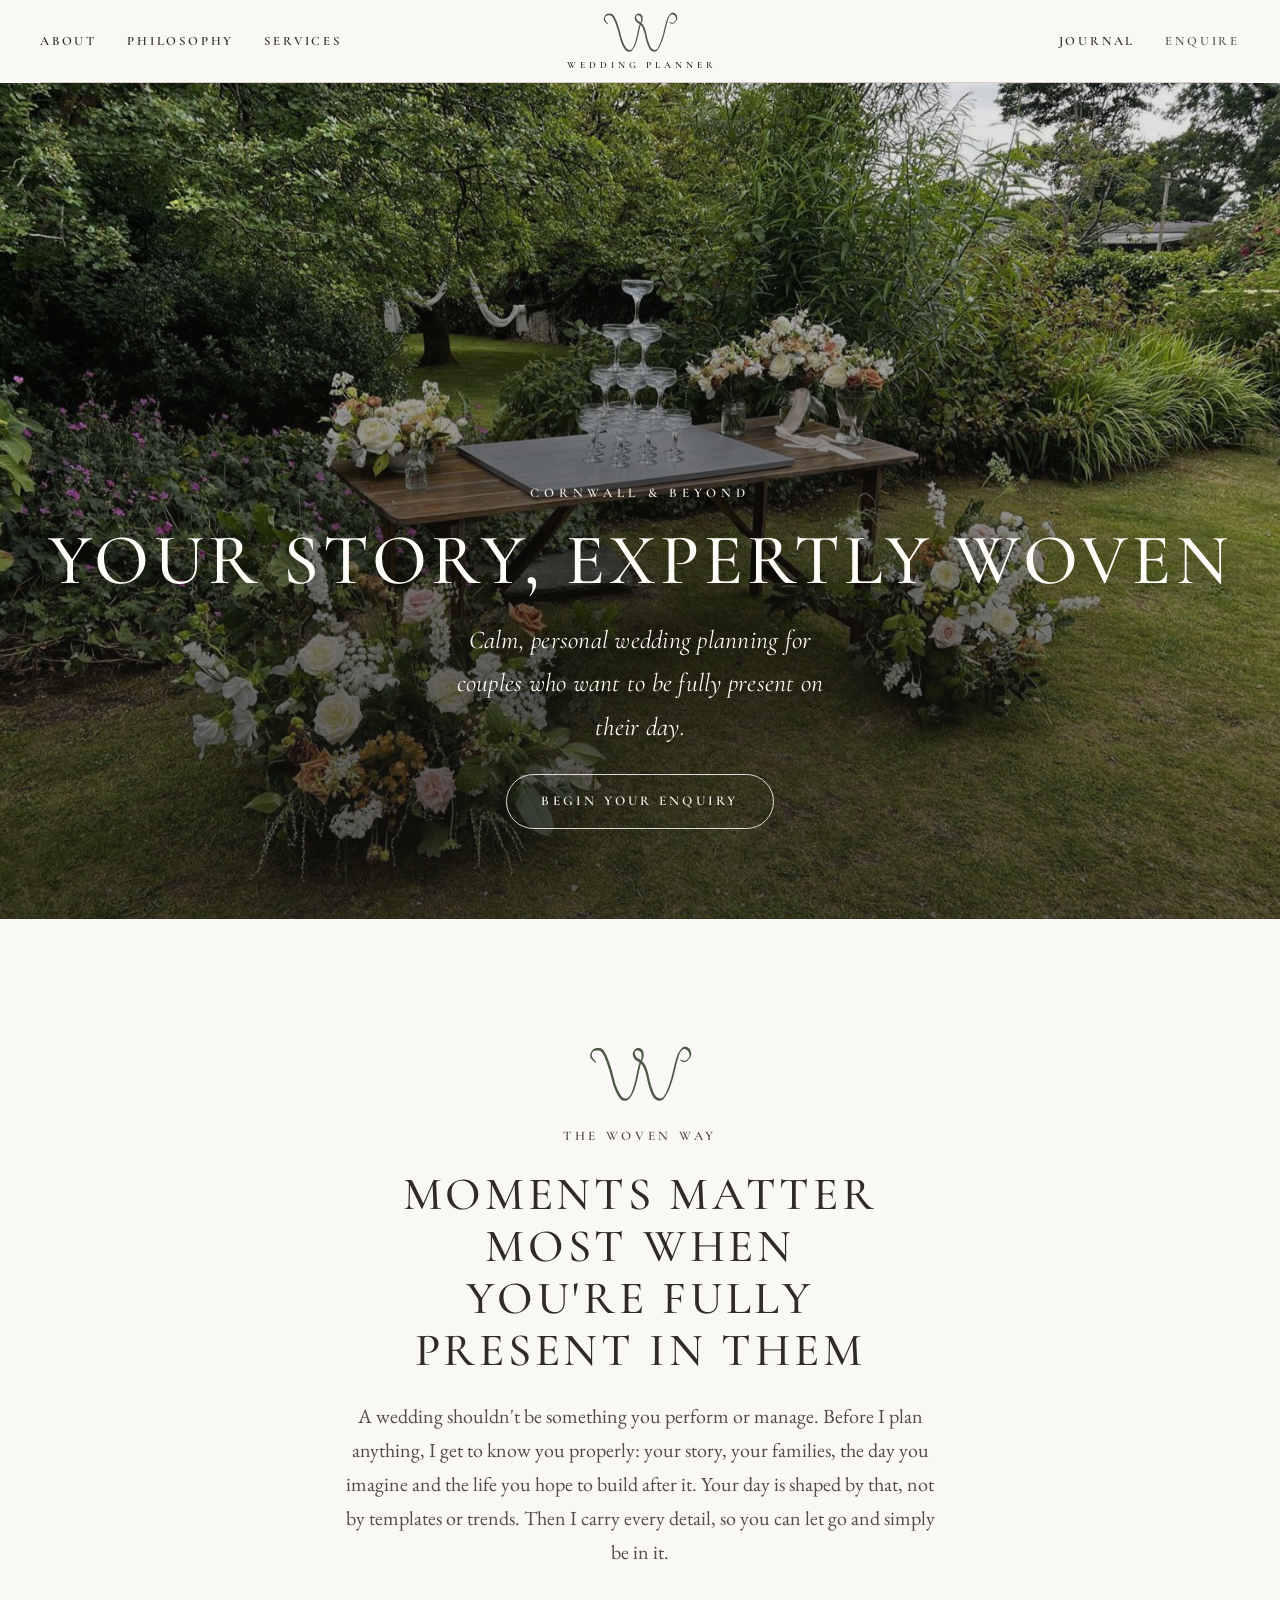
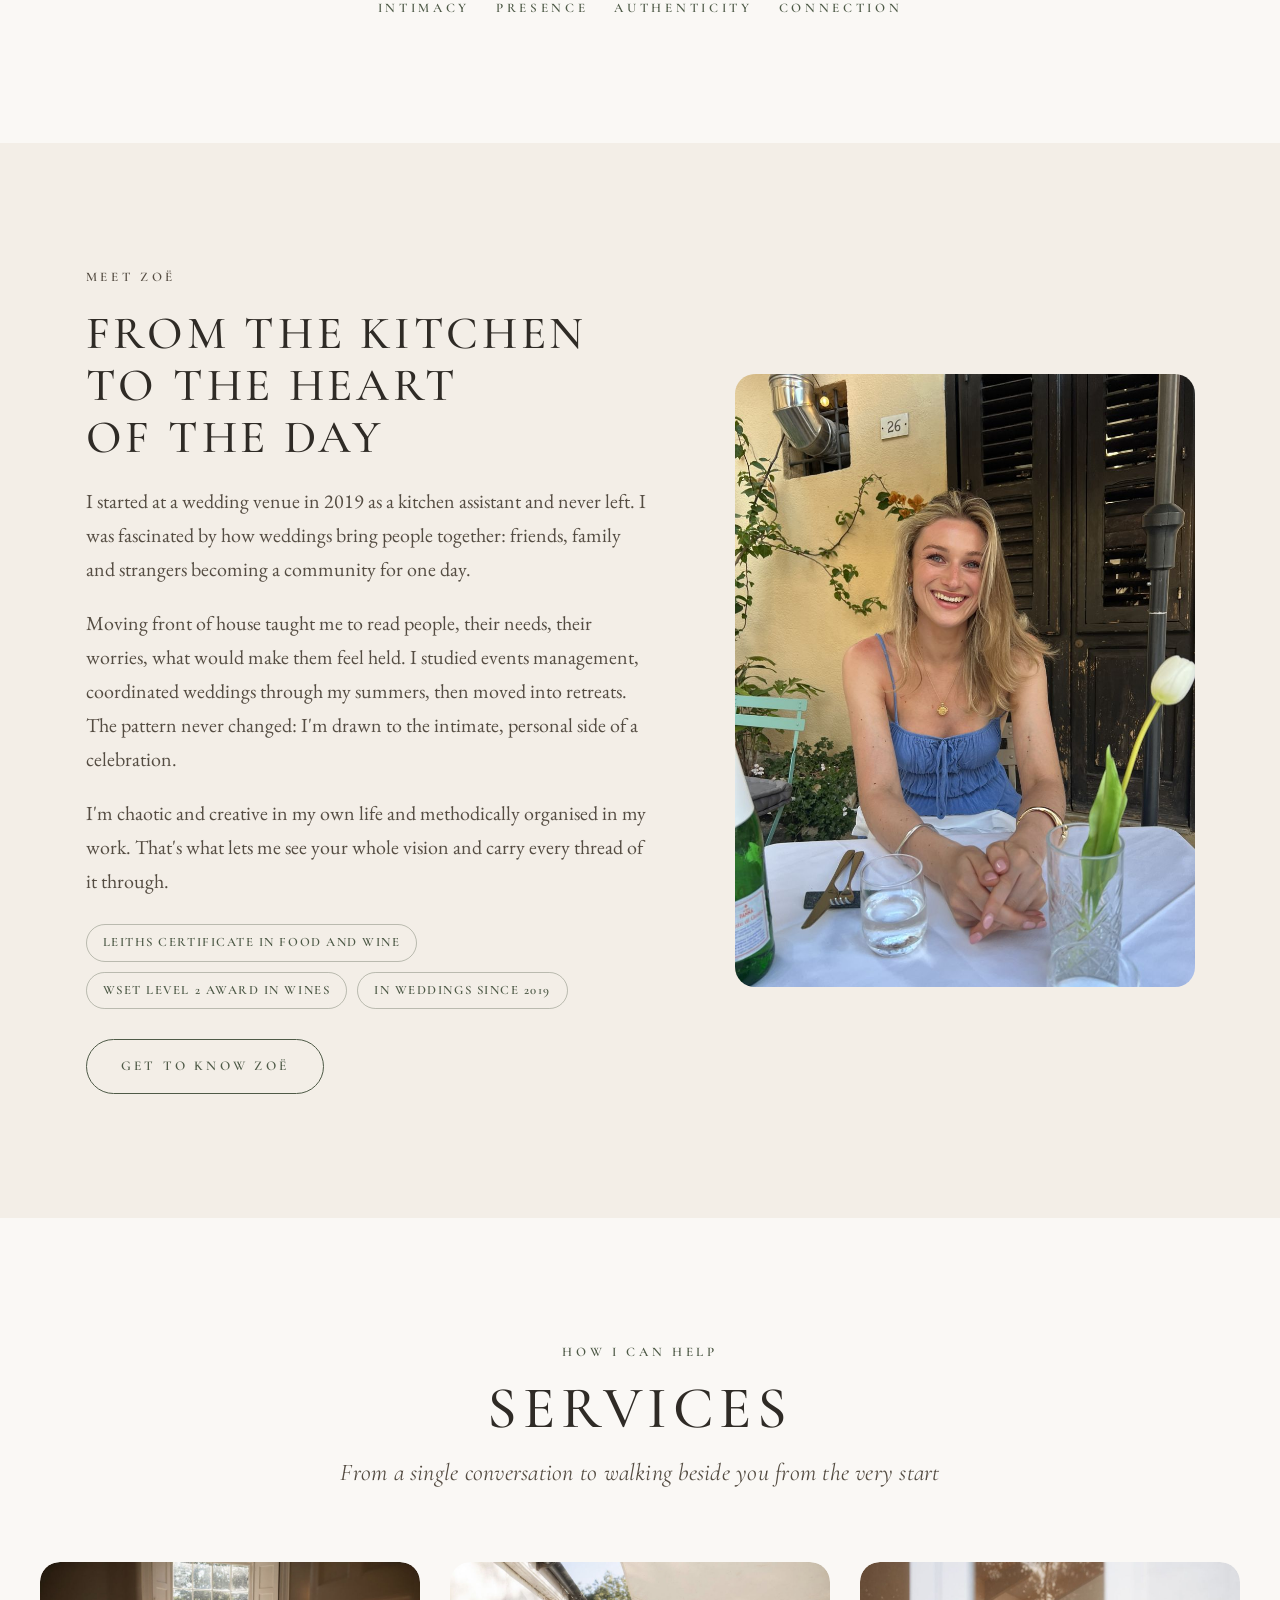
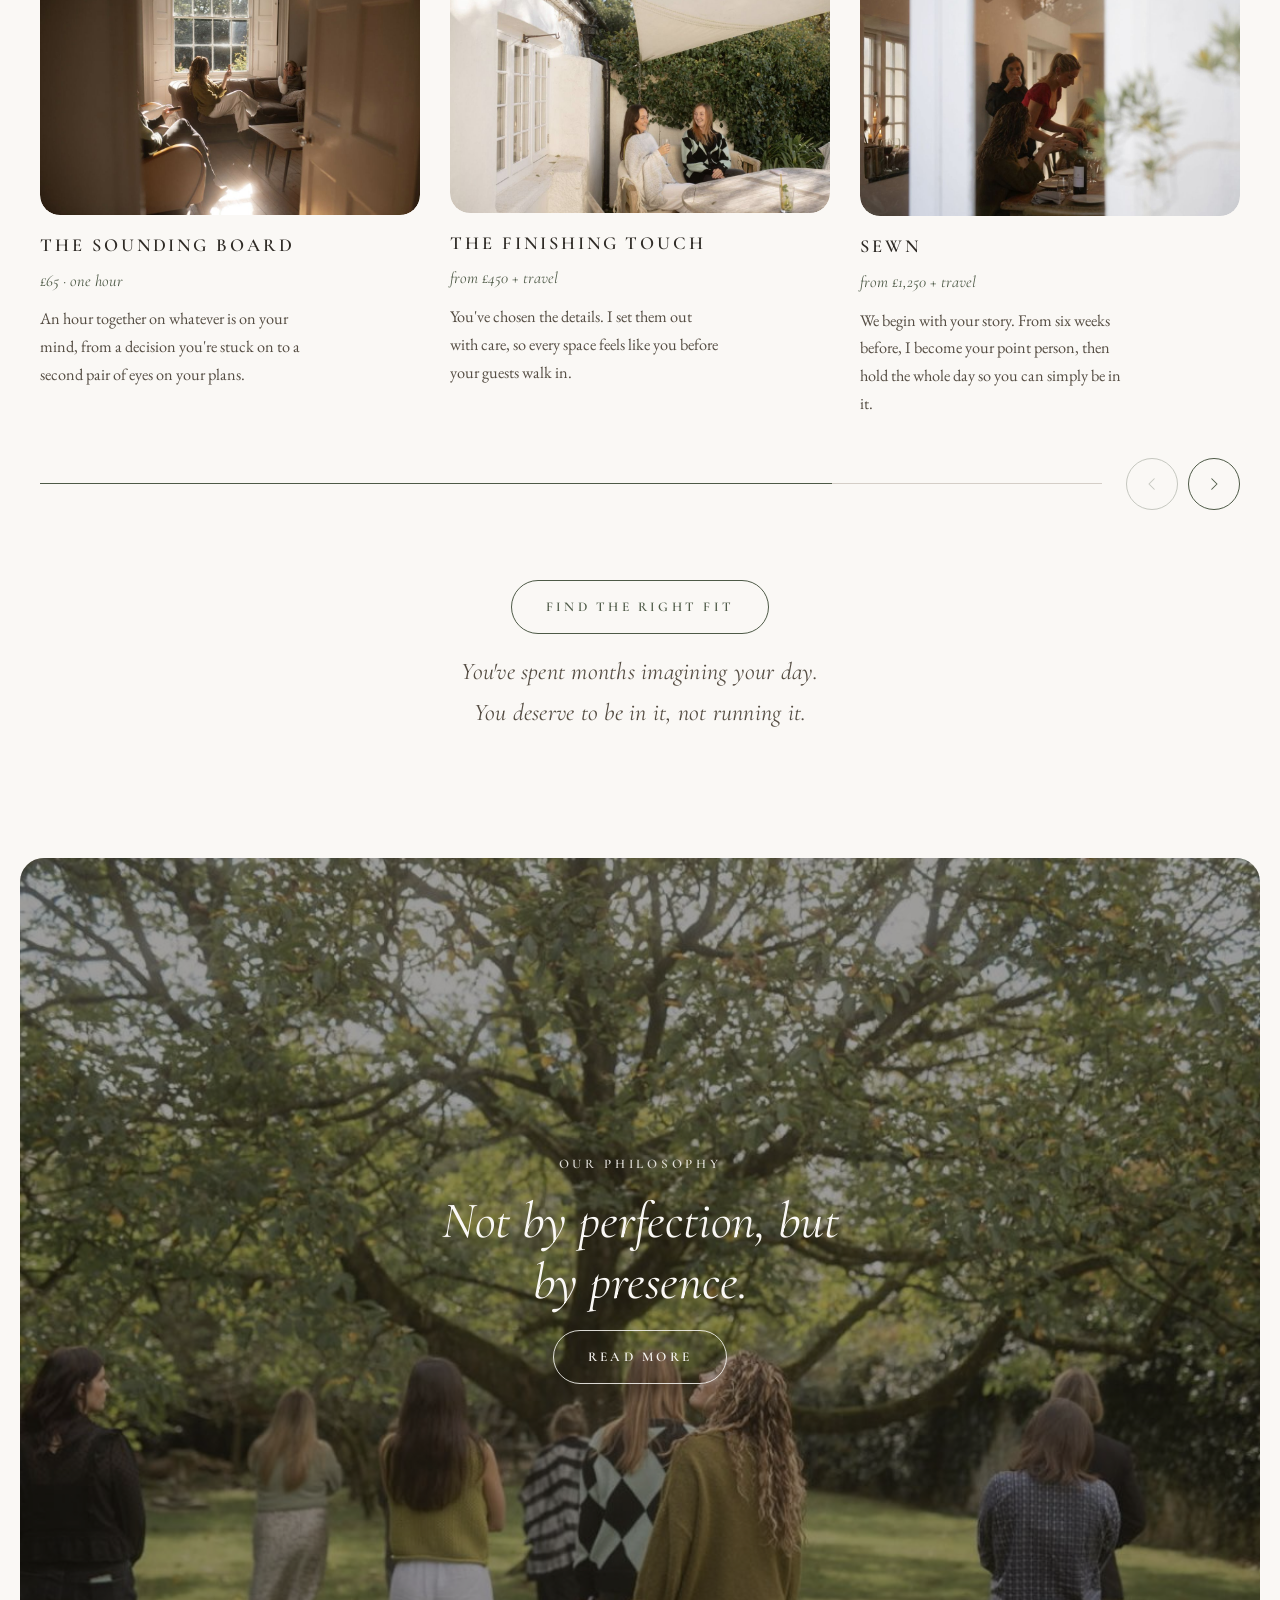
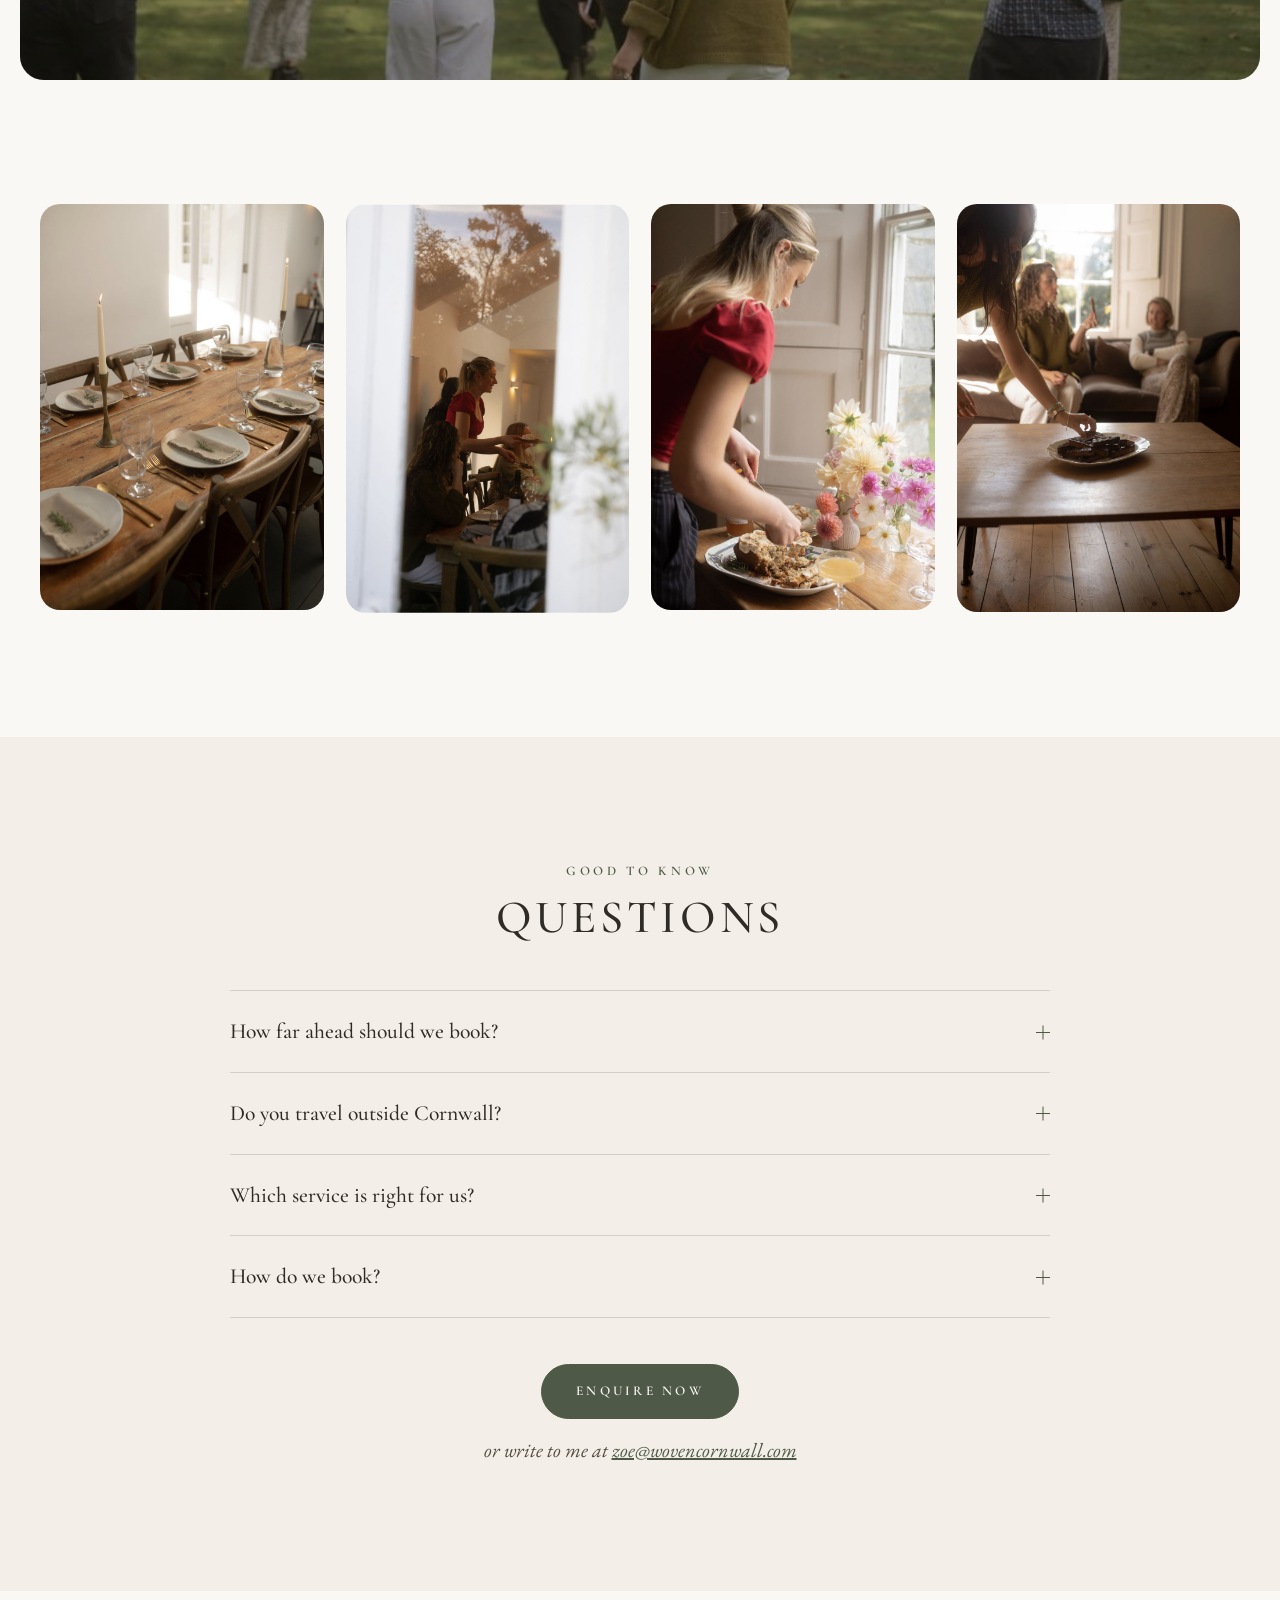
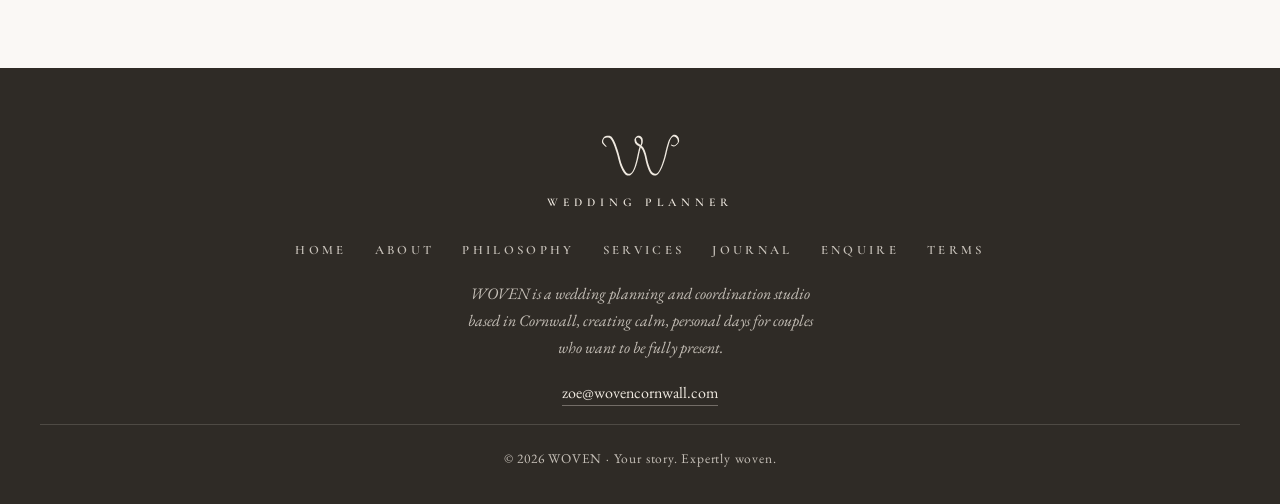
==== commit 7c47b697: "New prices: Sewn from £1,250, Woven Together from £3,500, Finishing Touch from £450, additions at £6" ====
--- a/index.html
+++ b/index.html
@@ -93,19 +93,19 @@
         <a class="slide" href="services.html">
           <figure class="print"><img src="img/terrace.jpg" alt="Two guests laughing on a sunny terrace" loading="lazy" width="1170" height="772"></figure>
           <h3>The Finishing Touch</h3>
-          <p class="price">from £350 + travel</p>
+          <p class="price">from £450 + travel</p>
           <p>You've chosen the details. I set them out with care, so every space feels like you before your guests walk in.</p>
         </a>
         <a class="slide" href="services.html">
           <figure class="print"><img src="img/dinner-window.jpg" alt="Guests gathered around a candlelit dinner table" loading="lazy" width="1170" height="783"></figure>
           <h3>Sewn</h3>
-          <p class="price">from £650 + travel</p>
+          <p class="price">from £1,250 + travel</p>
           <p>We begin with your story. From six weeks before, I become your point person, then hold the whole day so you can simply be in it.</p>
         </a>
         <a class="slide" href="services.html">
           <figure class="print"><img src="img/sharing-plates.jpg" alt="Friends sharing small plates at a gathering" loading="lazy" width="1170" height="772"></figure>
           <h3>Woven Together</h3>
-          <p class="price">from £1,500 + travel</p>
+          <p class="price">from £3,500 + travel</p>
           <p>Someone in your corner from the moment you book: your story, planning, suppliers, budget and design, then the day itself.</p>
         </a>
       </div>
@@ -154,7 +154,7 @@
       <details><summary>How far ahead should we book?<span class="plus" aria-hidden="true"></span></summary><p>As soon as you have a date and venue. I take on a small number of couples each season so everyone gets my full attention, and popular summer dates go first. For Sewn, I join you six weeks before. For Woven Together, the earlier the better.</p></details>
       <details><summary>Do you travel outside Cornwall?<span class="plus" aria-hidden="true"></span></summary><p>Yes. I'm based in Cornwall and happy to travel. Travel is added to your quote depending on where your celebration is.</p></details>
       <details><summary>Which service is right for us?<span class="plus" aria-hidden="true"></span></summary><p>If you've planned everything and want to hand it over, Sewn is made for you. If you'd like someone alongside you from the start, Woven Together is the one. Not sure? That's exactly what our first call is for.</p></details>
-      <details><summary>How do we book?<span class="plus" aria-hidden="true"></span></summary><p>We start with a free 30 minute call to hear your plans. I'll send a tailored proposal and quote within three to five days, and a signed agreement with a 50% deposit secures your date. The balance is paid after your event. You can read my full <a href="terms.html">terms</a> at any time.</p></details>
+      <details><summary>How do we book?<span class="plus" aria-hidden="true"></span></summary><p>We start with a free 30 minute call to hear your plans. I'll send a tailored proposal and quote within three to five days, and a signed agreement with a 25% deposit secures your date. The balance is due one month before your wedding. You can read my full <a href="terms.html">terms</a> at any time.</p></details>
     </div>
     <div class="faq-foot">
       <a class="btn solid" href="contact.html">Enquire now</a>
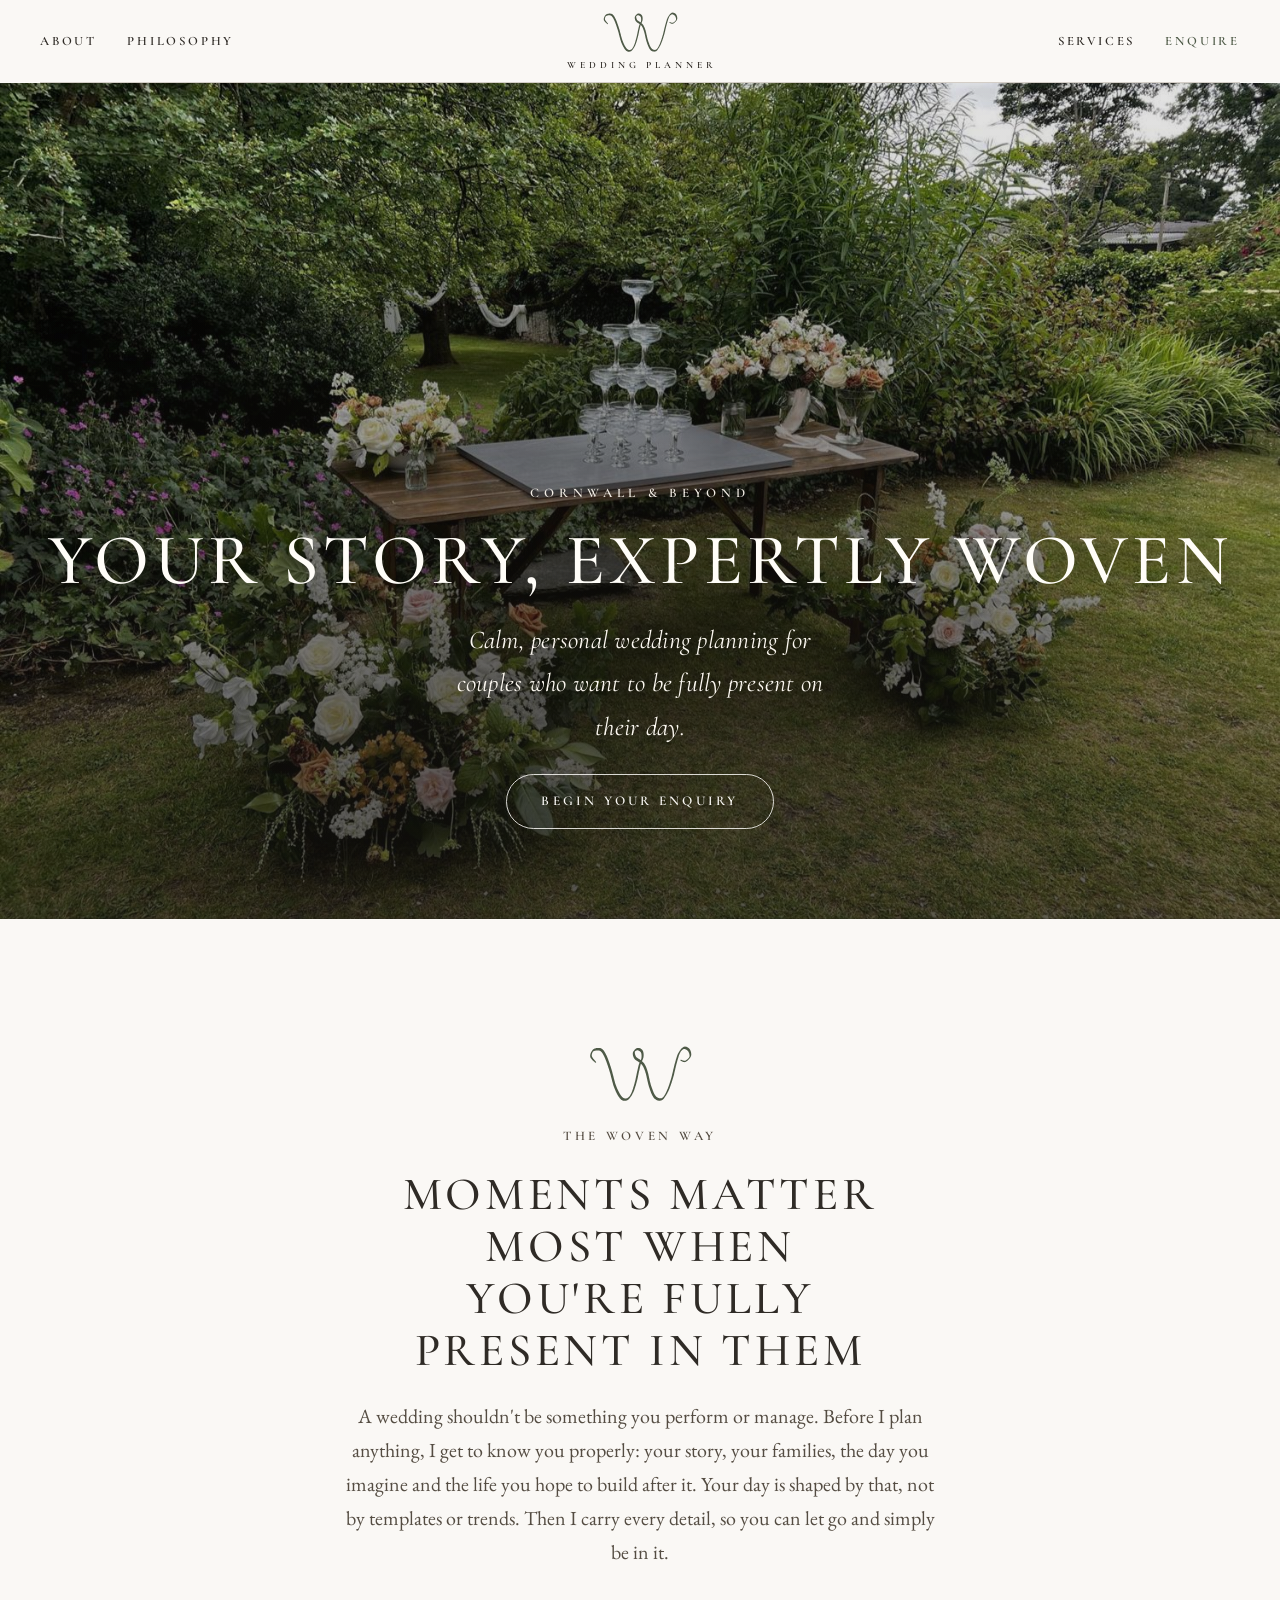
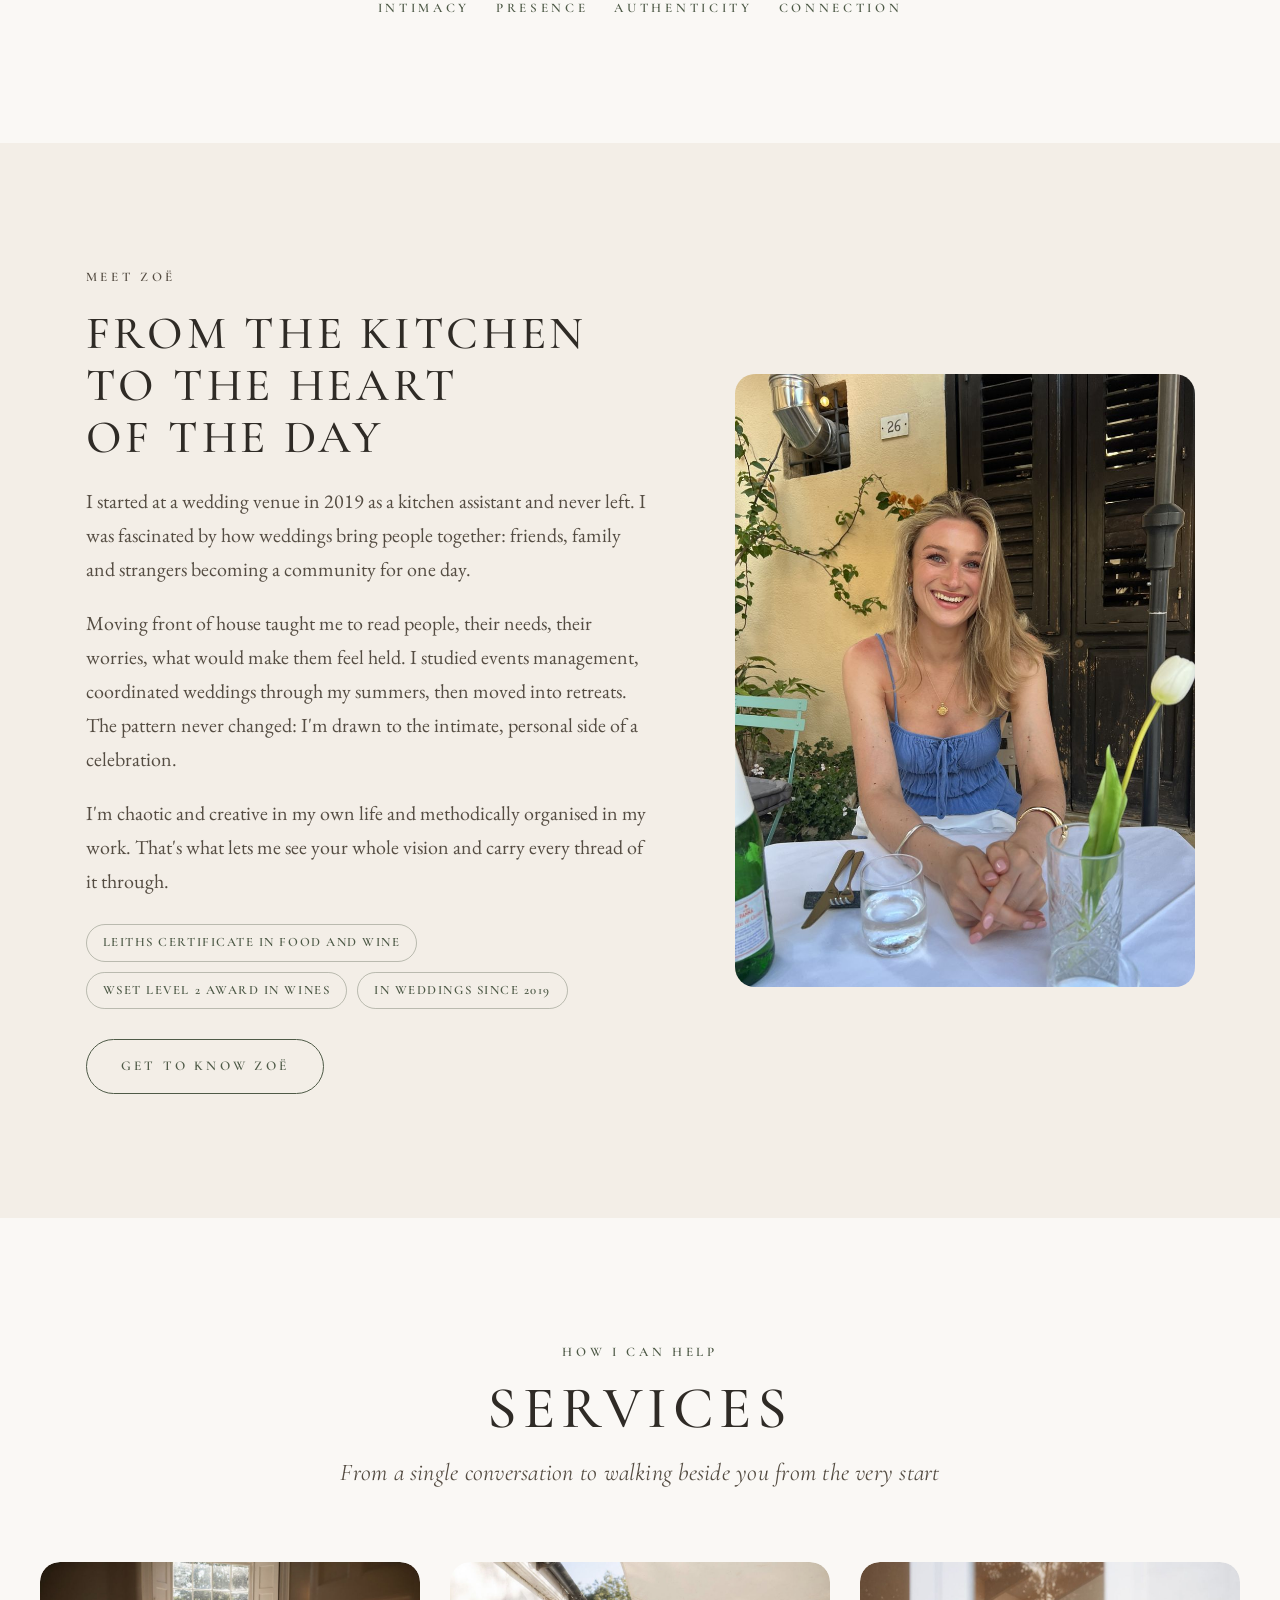
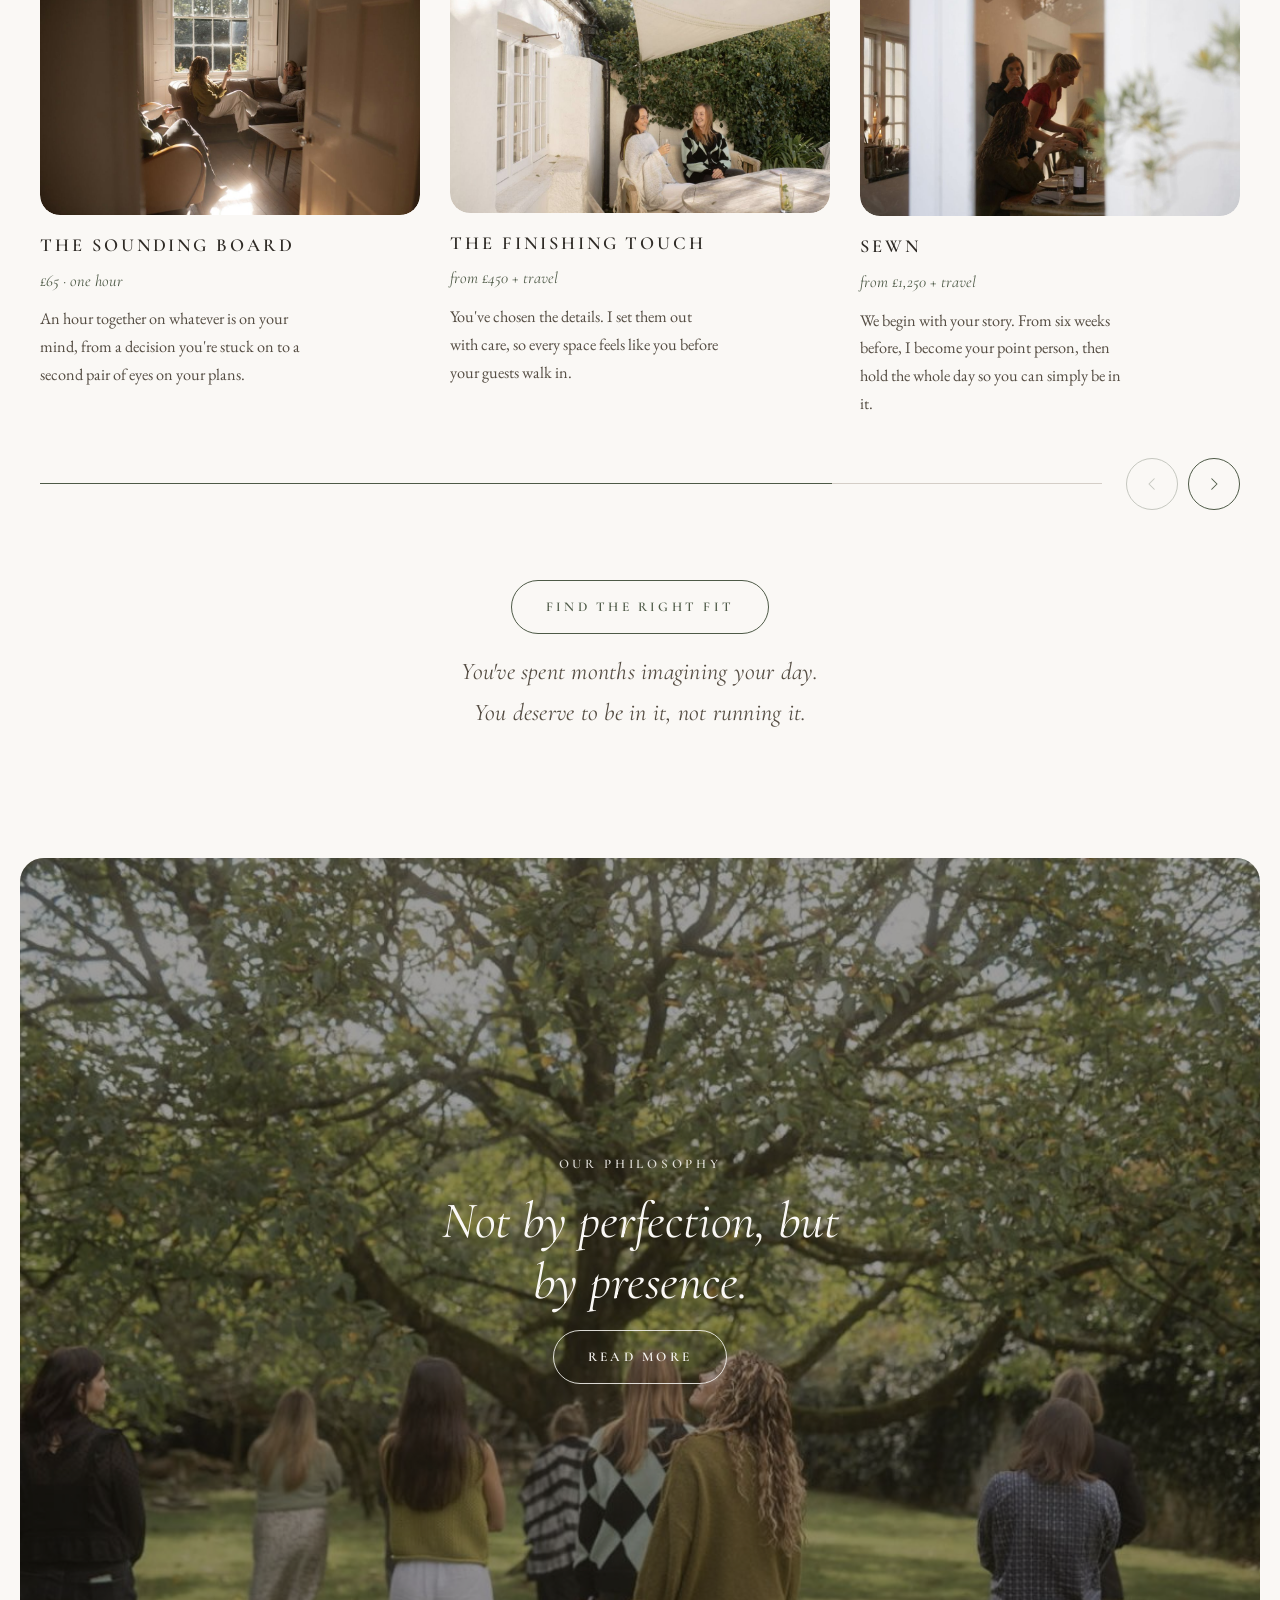
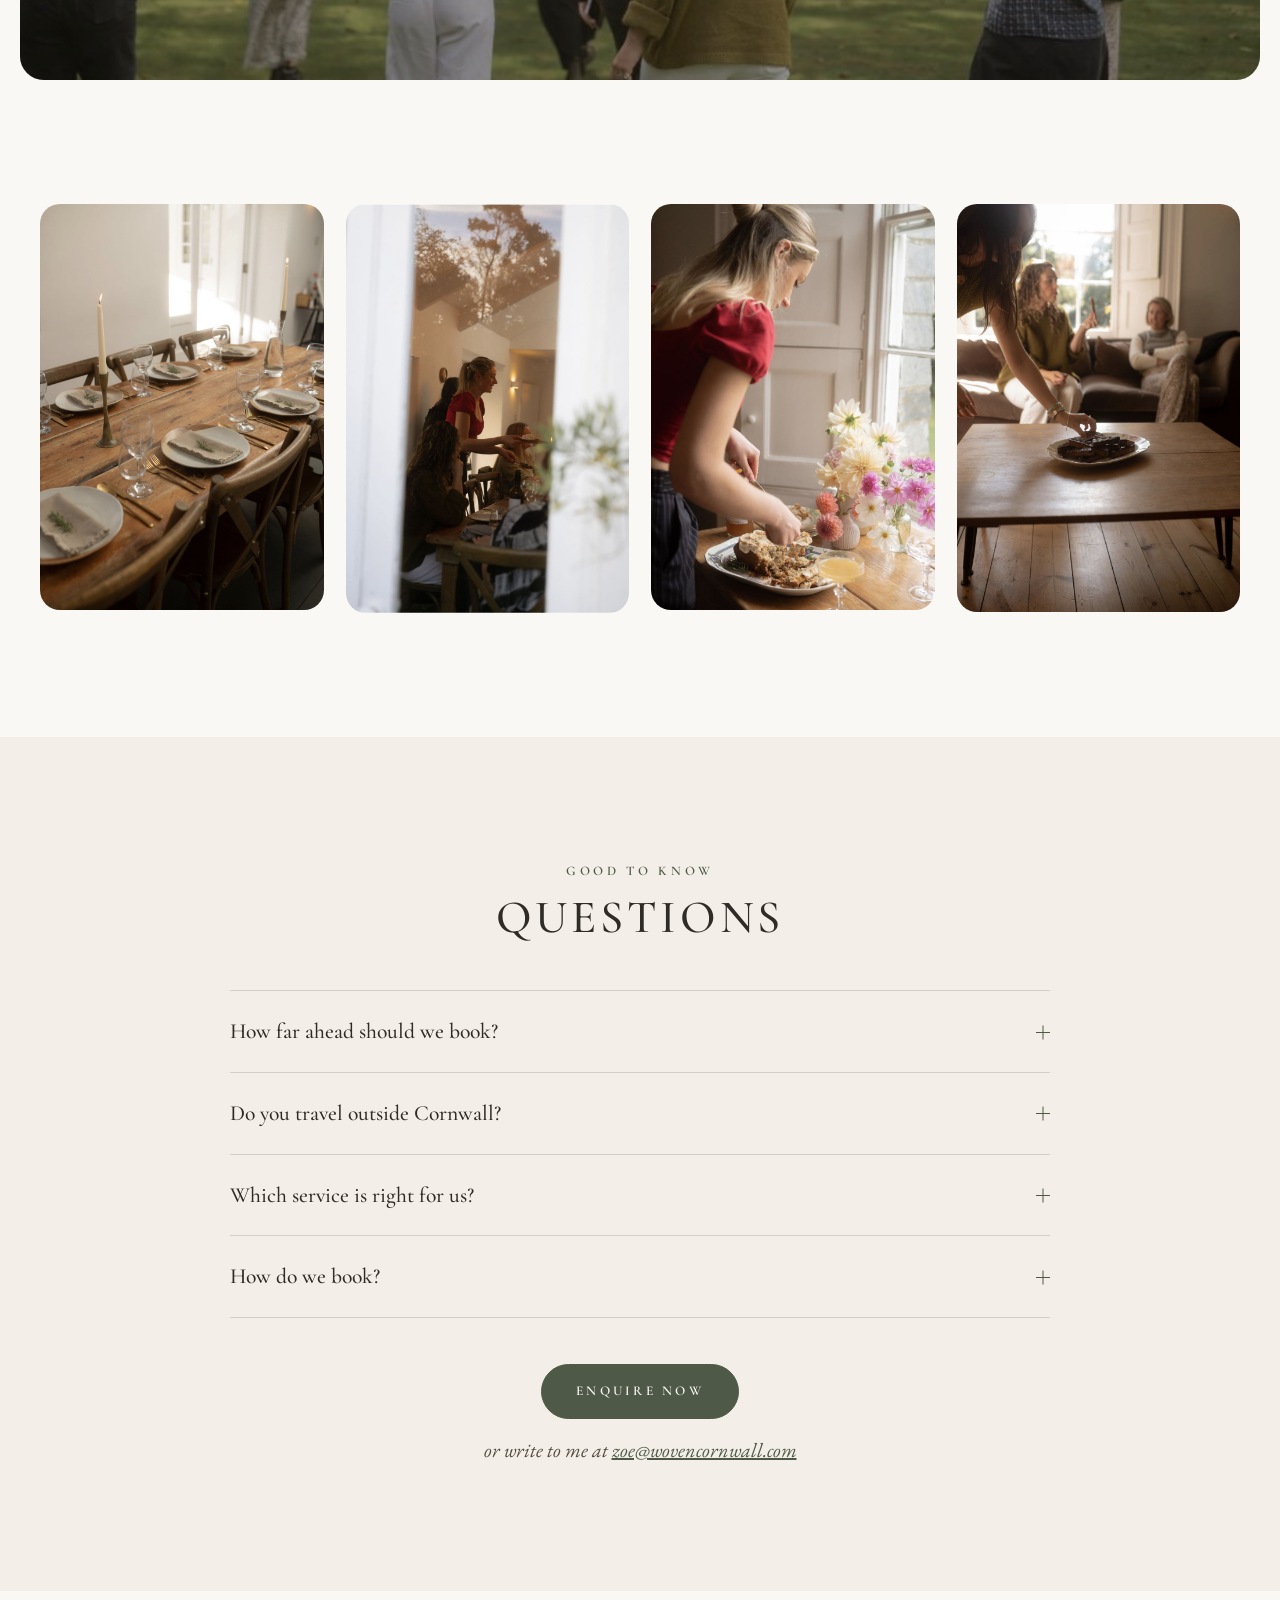
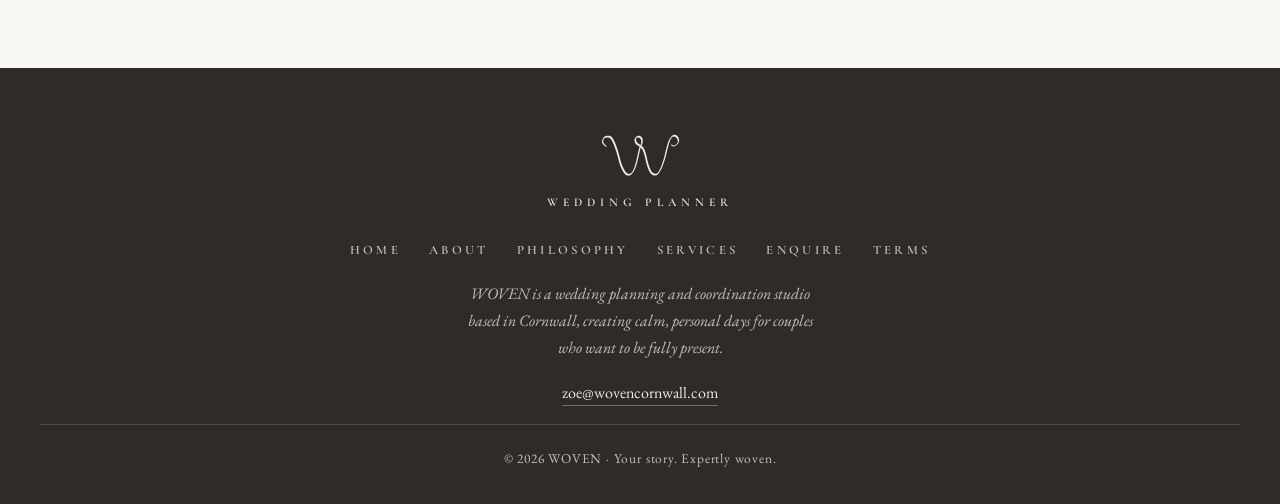
==== commit 15bd79db: "Remove placeholder journal posts and hide Journal from the menus until the first real post Co-Author" ====
--- a/index.html
+++ b/index.html
@@ -26,11 +26,11 @@
 <div class="wrap">
   <header class="site-header">
     <button class="menu-btn" type="button" aria-expanded="false" aria-controls="mobile-nav">Menu</button>
-    <nav class="nav-left" aria-label="Main"><a href="about.html">About</a><a href="philosophy.html">Philosophy</a><a href="services.html">Services</a></nav>
+    <nav class="nav-left" aria-label="Main"><a href="about.html">About</a><a href="philosophy.html">Philosophy</a></nav>
     <a class="brand" href="index.html" aria-label="WOVEN wedding planner, home"><img src="tex/w.svg" alt="" width="182" height="100"><span>Wedding Planner</span></a>
-    <nav class="nav-right" aria-label="More"><a href="journal.html">Journal</a><a href="contact.html" class="cta">Enquire</a></nav>
+    <nav class="nav-right" aria-label="More"><a href="services.html">Services</a><a href="contact.html" class="cta">Enquire</a></nav>
   </header>
-  <nav class="mobile-nav" id="mobile-nav" aria-label="Menu" hidden><a href="index.html">Home</a><a href="about.html">About</a><a href="philosophy.html">Philosophy</a><a href="services.html">Services</a><a href="journal.html">Journal</a><a href="contact.html">Enquire</a></nav>
+  <nav class="mobile-nav" id="mobile-nav" aria-label="Menu" hidden><a href="index.html">Home</a><a href="about.html">About</a><a href="philosophy.html">Philosophy</a><a href="services.html">Services</a><a href="contact.html">Enquire</a></nav>
 </div>
 
 <main>
@@ -169,7 +169,7 @@
     <footer>
       <span class="mark"><img src="tex/w-light.svg" alt="" width="182" height="100"></span>
       <p class="tag">Wedding Planner</p>
-      <nav class="foot-nav" aria-label="Footer"><a href="index.html">Home</a><a href="about.html">About</a><a href="philosophy.html">Philosophy</a><a href="services.html">Services</a><a href="journal.html">Journal</a><a href="contact.html">Enquire</a><a href="terms.html">Terms</a></nav>
+      <nav class="foot-nav" aria-label="Footer"><a href="index.html">Home</a><a href="about.html">About</a><a href="philosophy.html">Philosophy</a><a href="services.html">Services</a><a href="contact.html">Enquire</a><a href="terms.html">Terms</a></nav>
       <p class="about">WOVEN is a wedding planning and coordination studio based in Cornwall, creating calm, personal days for couples who want to be fully present.</p>
       <a href="mailto:zoe@wovencornwall.com">zoe@wovencornwall.com</a>
       <p class="legal">© <span id="yr">2026</span> WOVEN · Your story. Expertly woven.</p>
